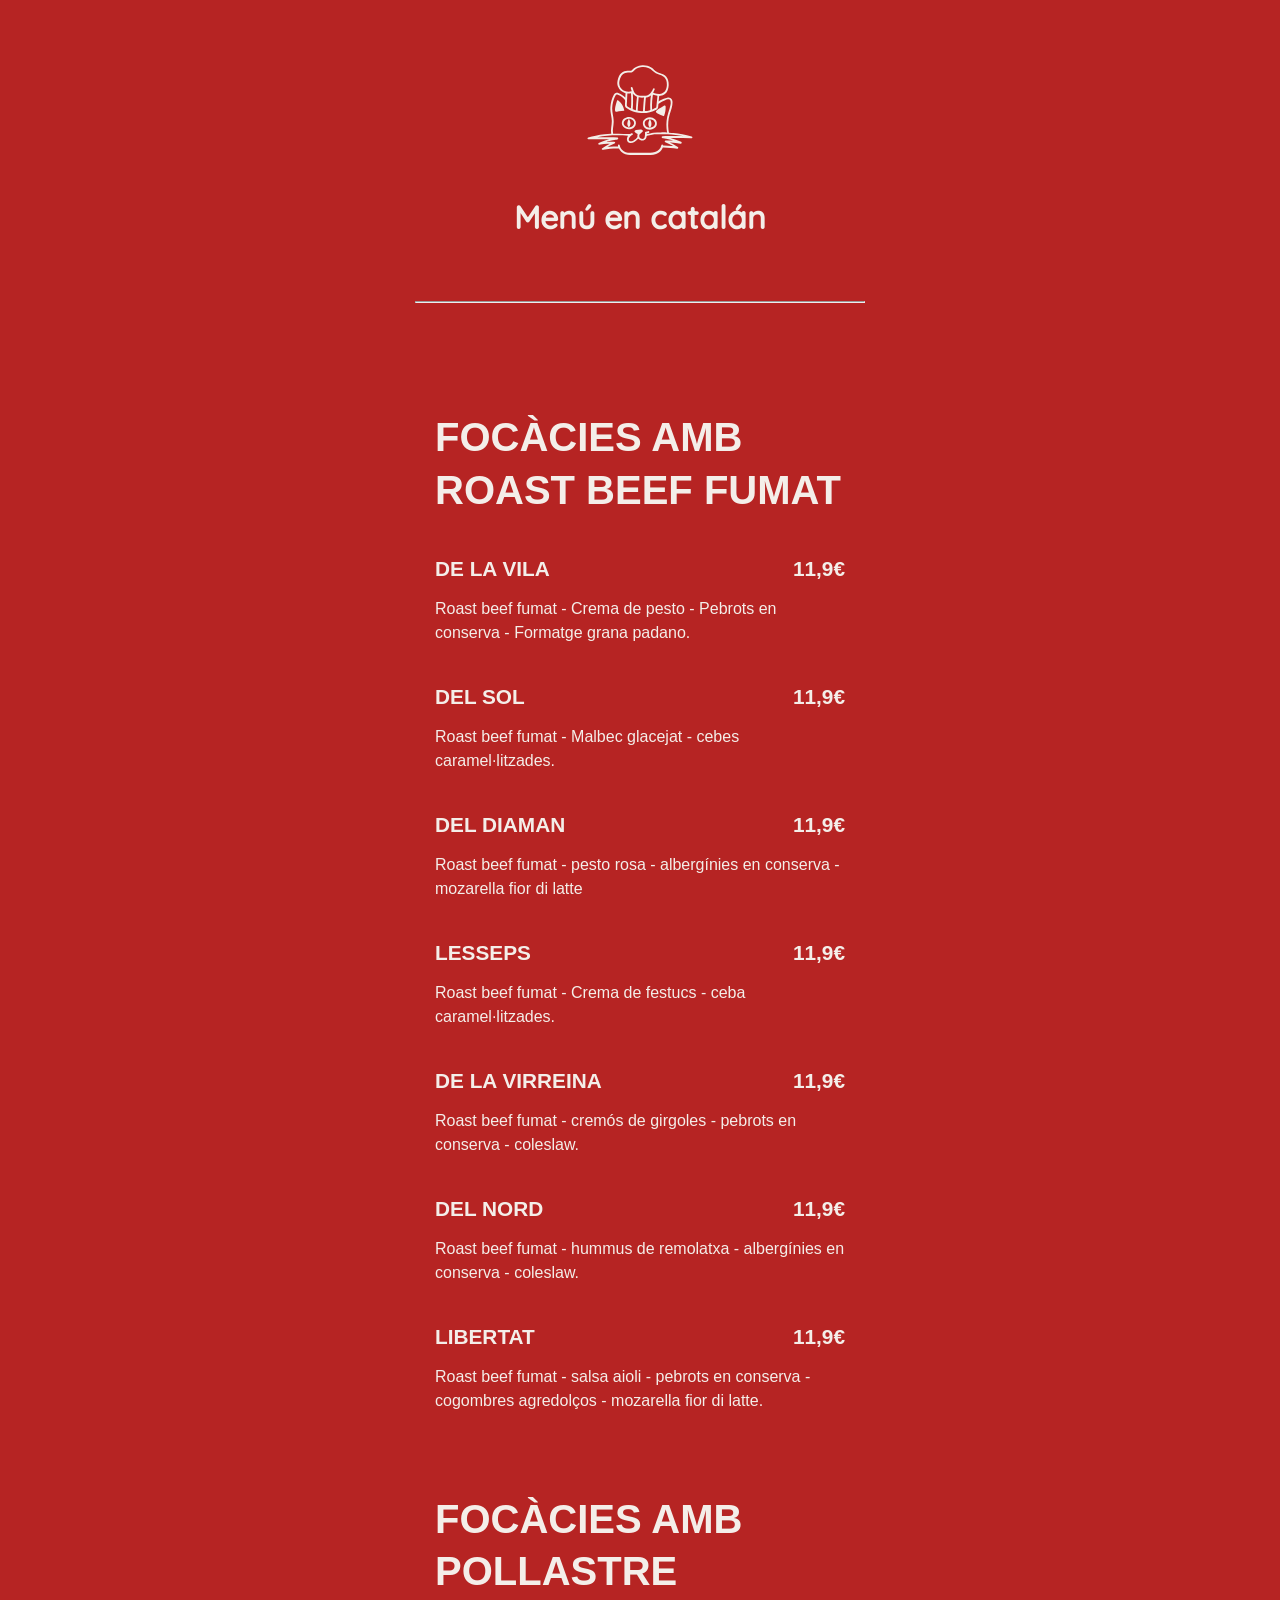
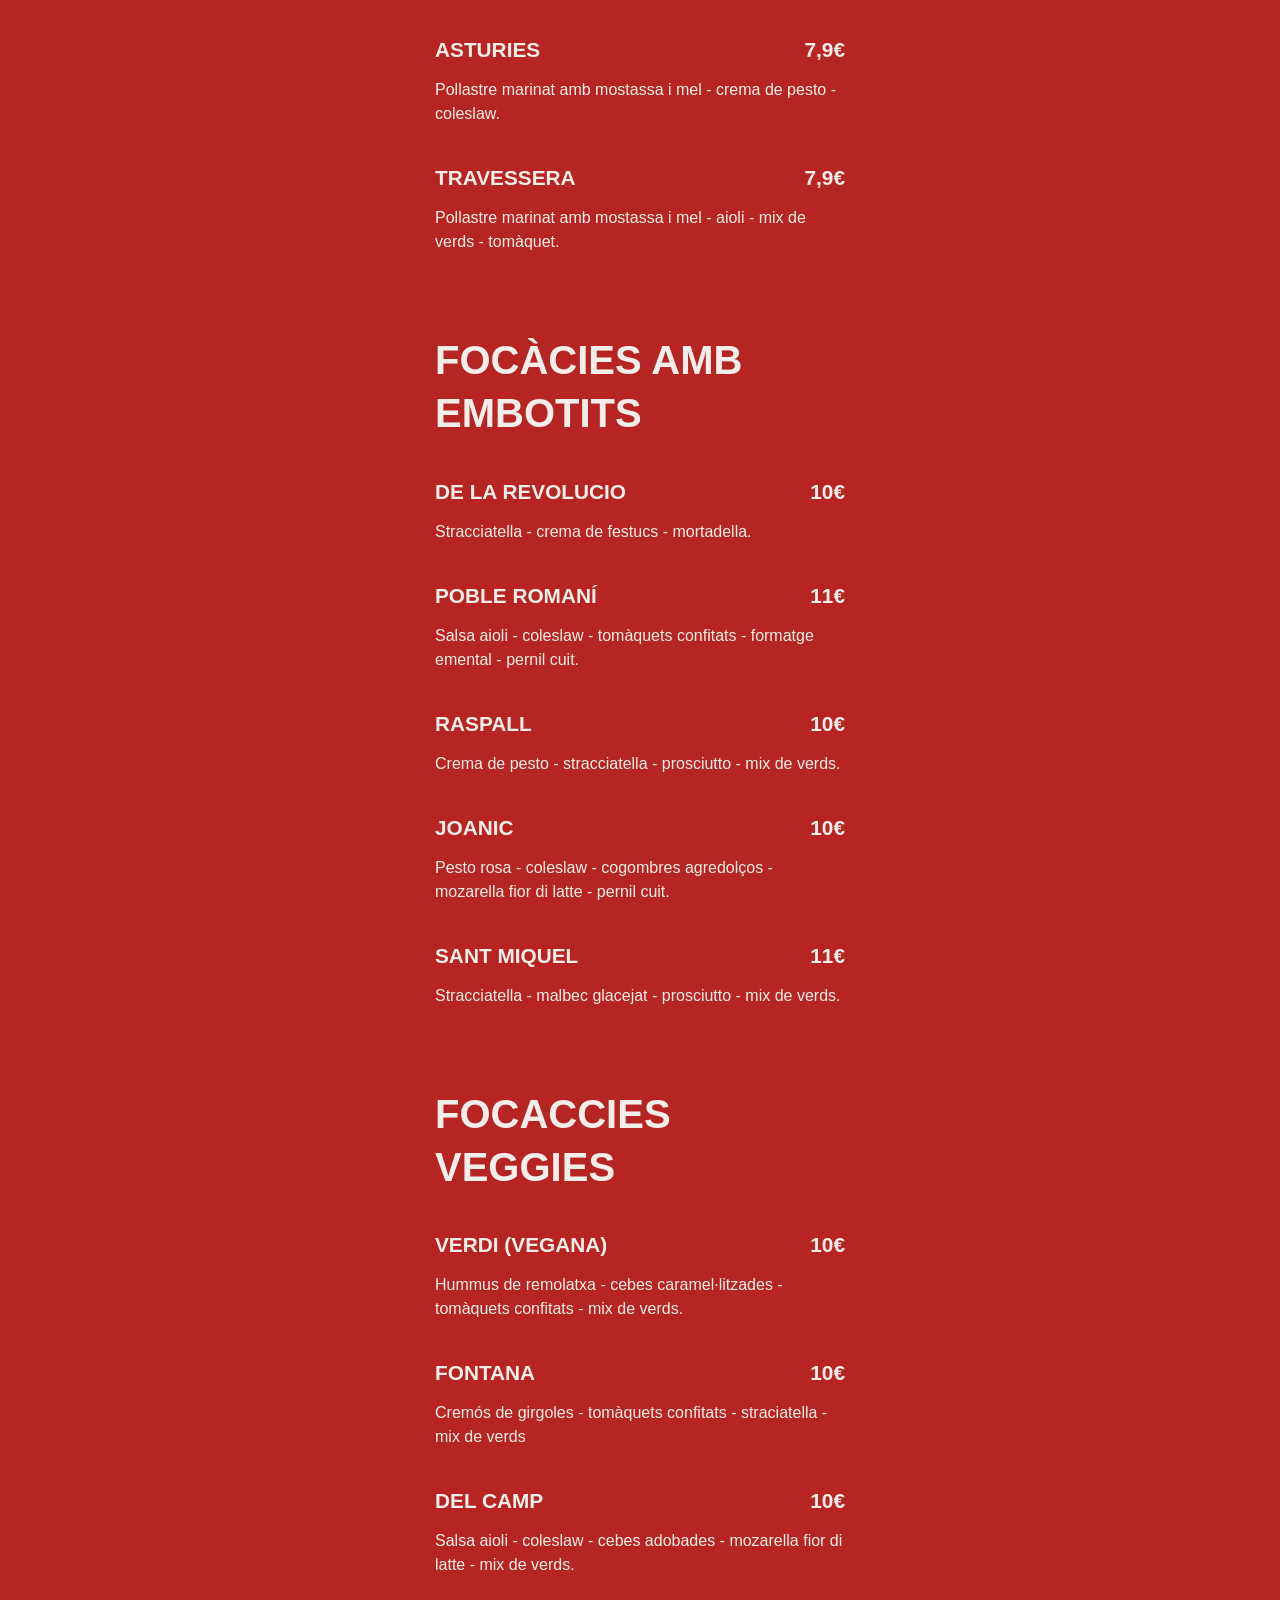
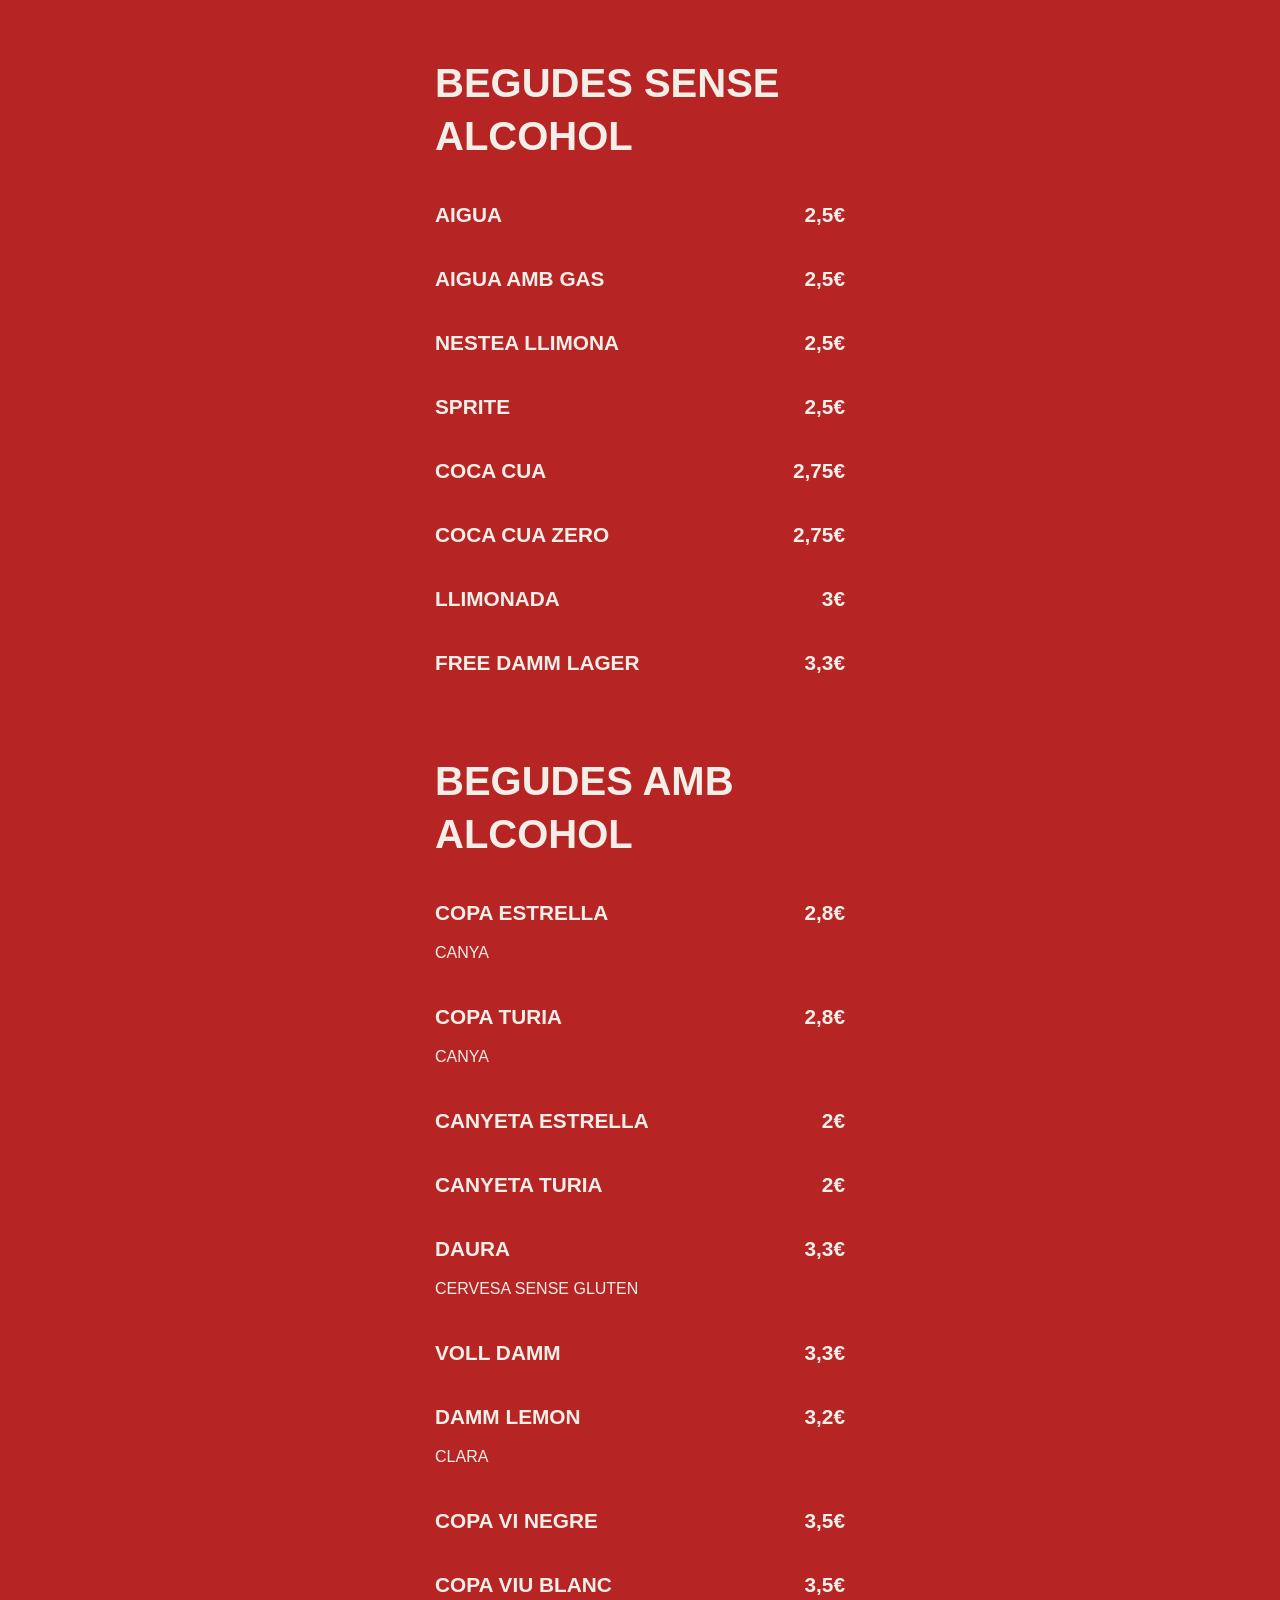
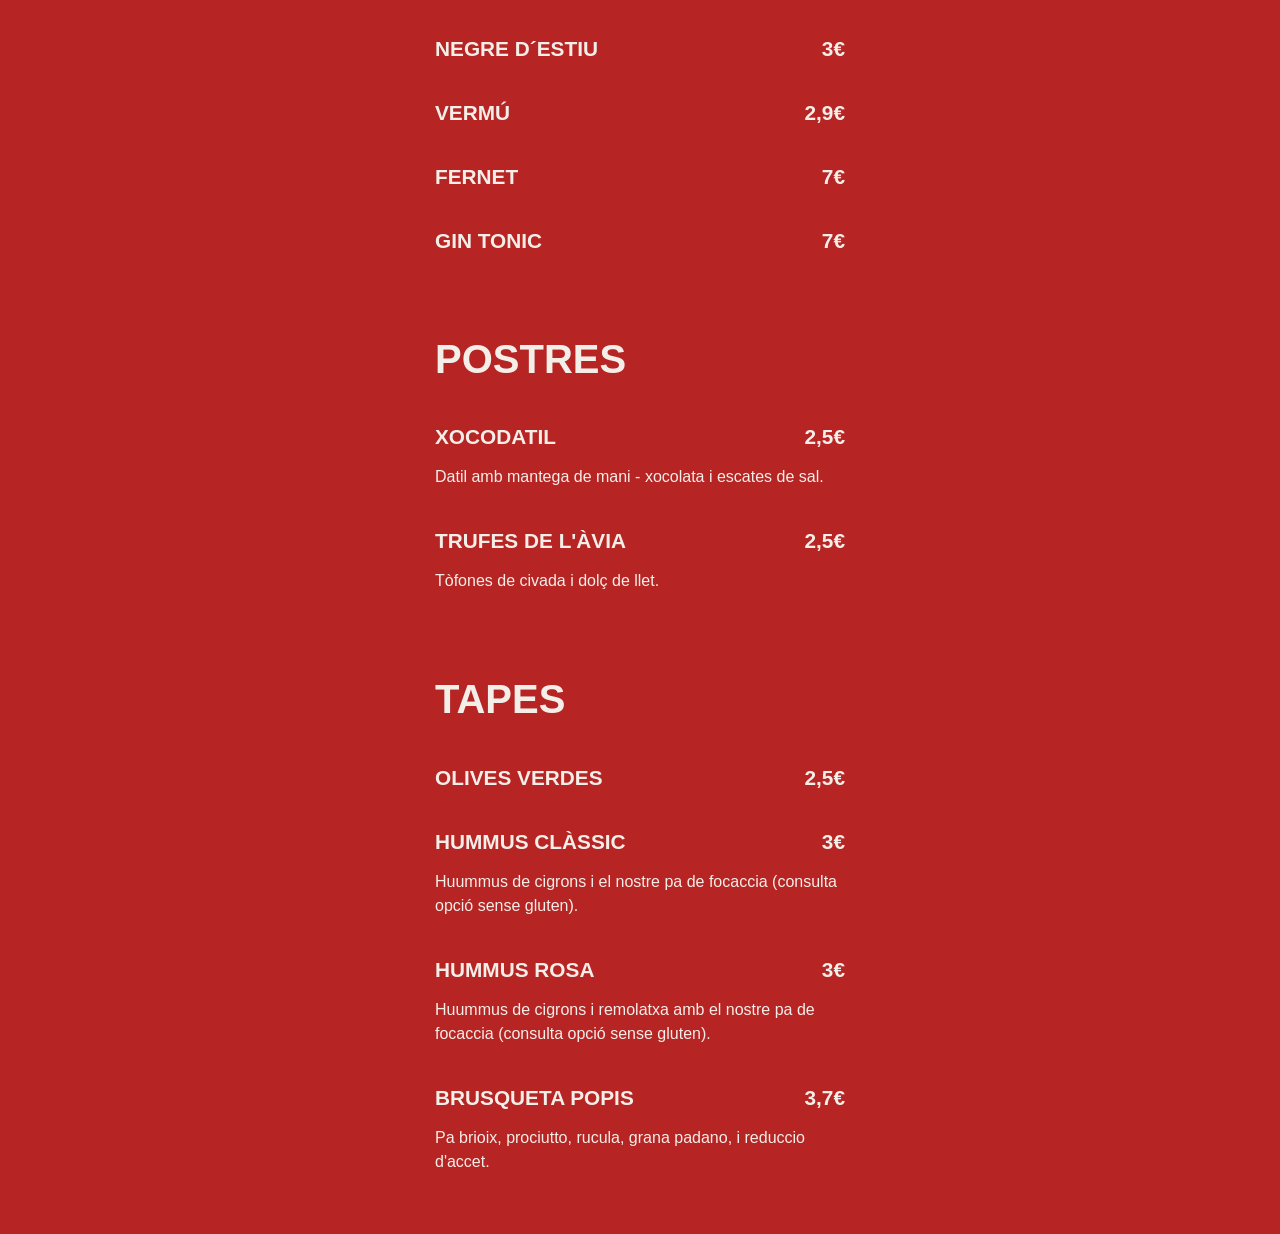
==== menu.html @ 22a2f110 "dev" ====
<!DOCTYPE html>
<html lang="es">

<head>
    <meta charset="UTF-8">
    <meta name="viewport" content="width=device-width, initial-scale=1.0">
    <link rel="icon" href="./src/img/popis-icon.png" type="image/x-icon">
    <link rel="stylesheet" href="./src/main.css">
    <title>POPIS - Focacceria de carne ahumada y Specialty Coffe & Bakery</title>
</head>

<body>
    <section class="contenedor">
        <div class="principal menu_header">
            <img id="popis-gato" src="./src/img/popis-gato.svg"
                alt="Popis - Focacceria de carne ahumada y Specialty Coffe & Bakery">
            <h2 id="menu_titulo"></h2>
        </div>
        <hr>
    </section>

    <section class="contenedor">
        <div class="menu">

            <div class="menu_categoria">
                <h3 id="menu_categoria_titulo"></h3>
                <div class="menu_categoria_items" id="menu_categoria_items">
                    <div class="menu_categoria_item">
                        <div class="menu_categoria_item_p">
                            <p class="menu_item_nombre"></p>
                            <p class="menu_item_precio"></p>
                        </div>
                        <div class="menu_categoria_item_d">
                            <p class="menu_item_descripcion"></p>
                        </div>
                    </div>
                </div>
            </div>

        </div>
    </section>

    <script src="./src/main.js"></script>
    <script>menu_cargar()</script>
</body>

</html>
---- src/main.css ----
:root {
    --color-primario: #B62423;
    --color-fondo: #F4EEE9;
    --color-texto: #333333;
}

@font-face {
    font-family: 'quicksand medium';
    src: url('./font/quicksand-medium.woff') format('woff2');
    font-display: swap;
}

@font-face {
    font-family: 'tt chocolate';
    src: url('./font/ttchocolate-demibold') format('woff2');
    font-display: swap;
}


body {
    background-color: var(--color-primario);
    font-family: 'quicksand medium', sans-serif !important;
    height: 100vh;
    margin: 0;
}

.contenedor {
    max-width: 450px;
    margin: auto;
}

/**/

.principal {
    padding: 20px;
    height: 90vh;
    text-align: center;
    display: flex;
    flex-direction: column;
    align-items: center;
    justify-content: space-between;
}

.principal #popis-gato {
    padding: 30px 0 0 0;
    width: 120px;
}

.principal #popis-letras {
    width: 90px;
    margin-top: 30px;
}

.principal h2 {
    color: var(--color-fondo);
    height: 50px;
    font-size: 3rem;
}

.principal .botones {
    display: flex;
    flex-direction: column;
    align-items: center;
    margin-bottom: 30px;
    width: 300px;
}

.principal .botones button {
    margin: 20px;
    padding: 20px 25px;
    border-radius: 100px;
    border: 1px solid var(--color-fondo);
    width: 100%;
    transition: all 0.5s ease;
    font-family: 'quicksand medium', sans-serif !important;
    color: var(--color-texto);
    font-size: 1rem;
}

.principal .botones button:hover {
    width: 110%;
    transition: all 0.5s ease;
    cursor: pointer;
}

.principal a {
    color: var(--color-fondo);
    text-decoration: none;
    font-family: 'quicksand medium', sans-serif !important;
}

/* Página menú */

.principal.menu_header {
    justify-content: flex-start;
    height: auto;
}

.principal.menu_header h2 {
    font-size: 2rem;
}

.menu {
    font-family: 'tt chocolate', sans-serif !important;
    color: var(--color-fondo);
    padding: 20px;
}

.menu .menu_categoria h3 {
    color: var(--color-fondo);
    font-size: 2.5rem;
    line-height: 3.3rem;
    font-weight: 800;
}

.menu .menu_categoria {
    margin: 80px 0 40px 0;
}

.menu .menu_categoria_item {
    margin: 40px 0;
}

.menu .menu_categoria_item_p p {
    font-size: 1.3rem;
    margin: 0;
    font-weight: 800;
}

.menu .menu_categoria_item_p {
    display: flex;
    justify-content: space-between;
}

.menu .menu_categoria_item_d {
    font-size: 1rem;
    line-height: 1.5rem;
}
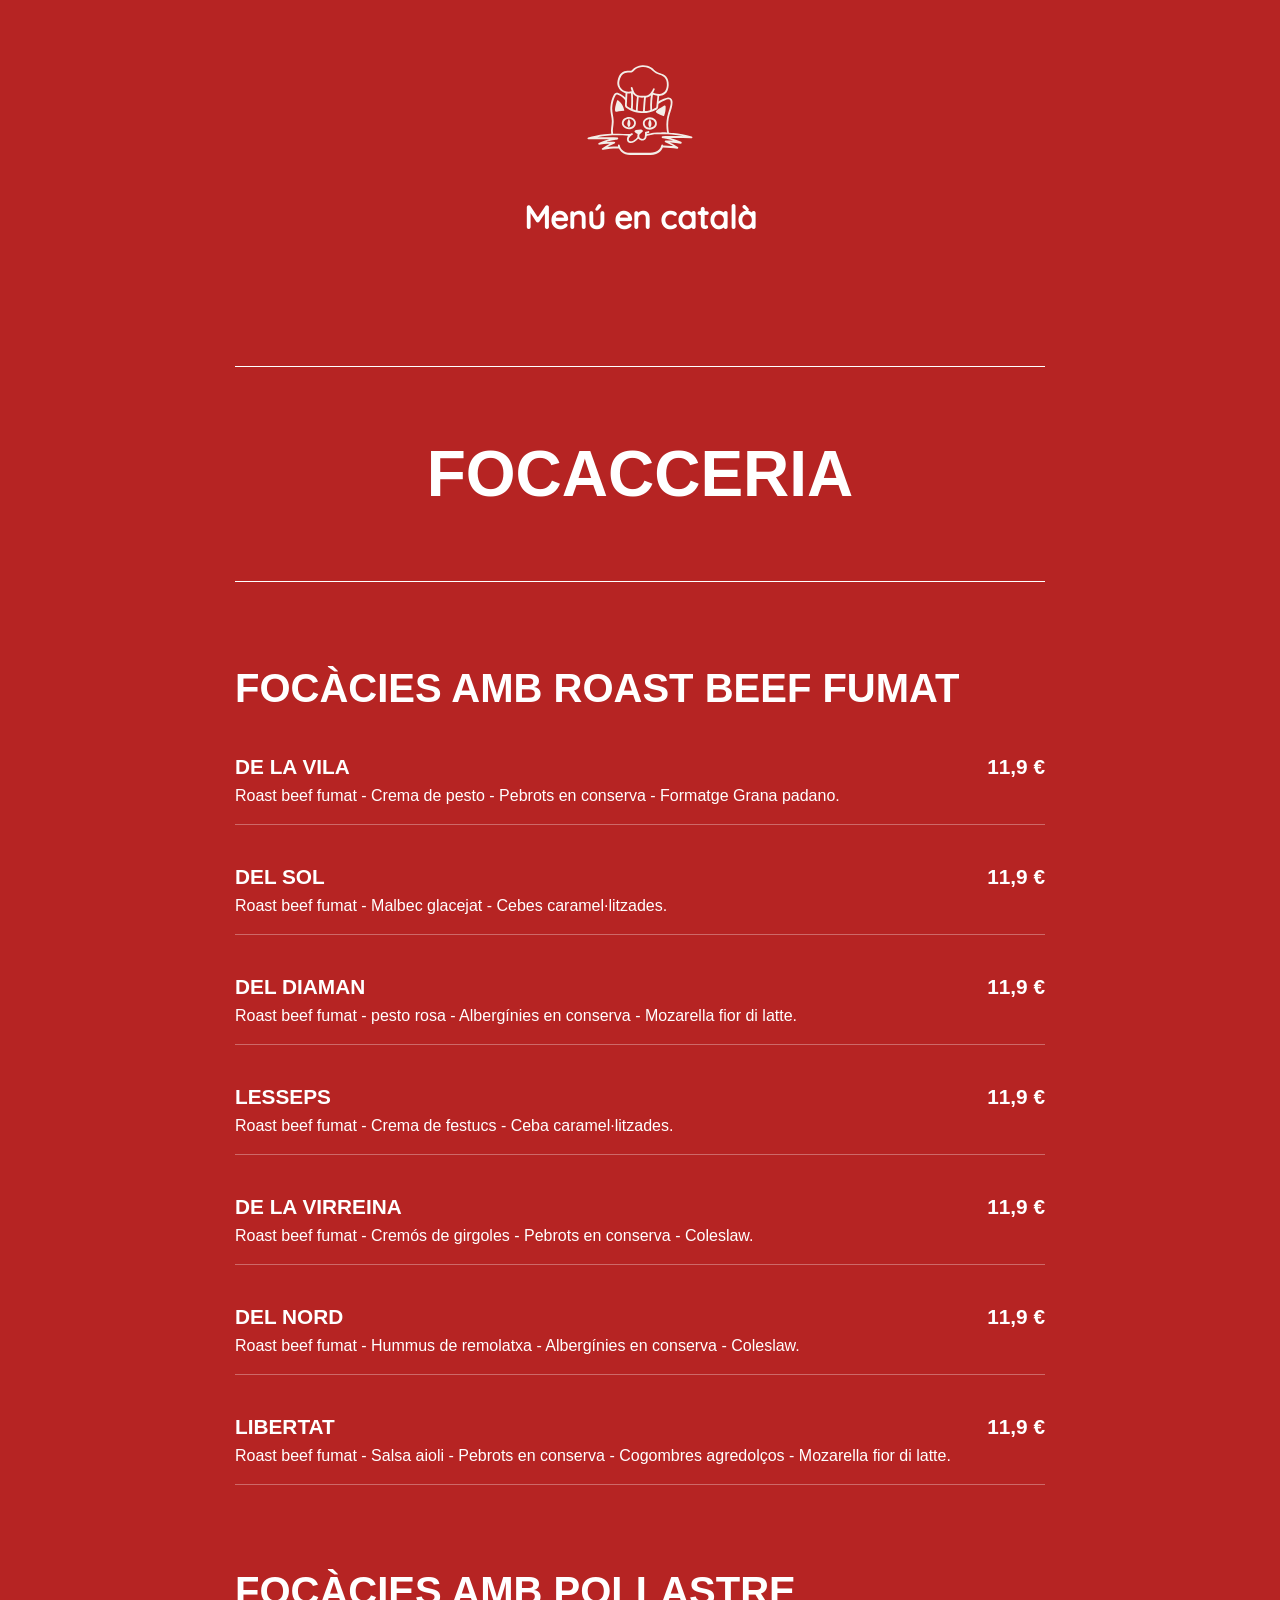
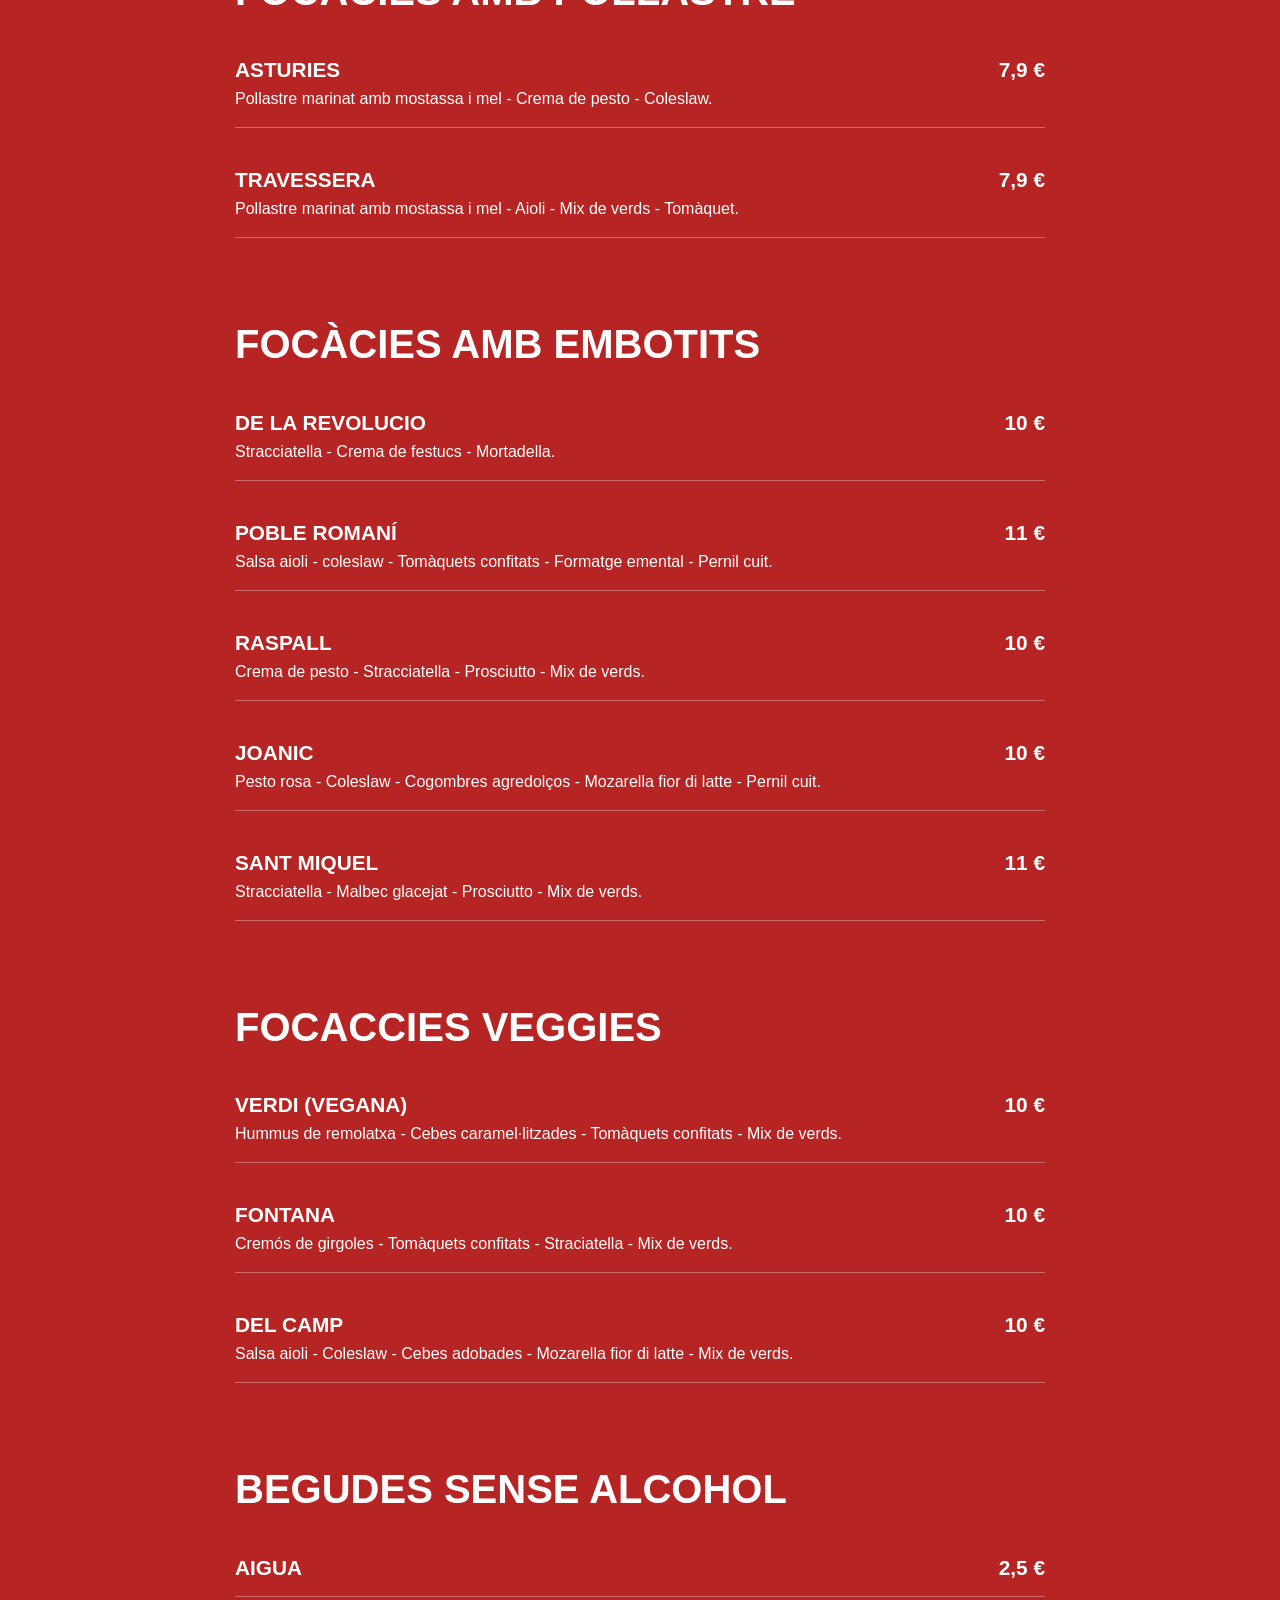
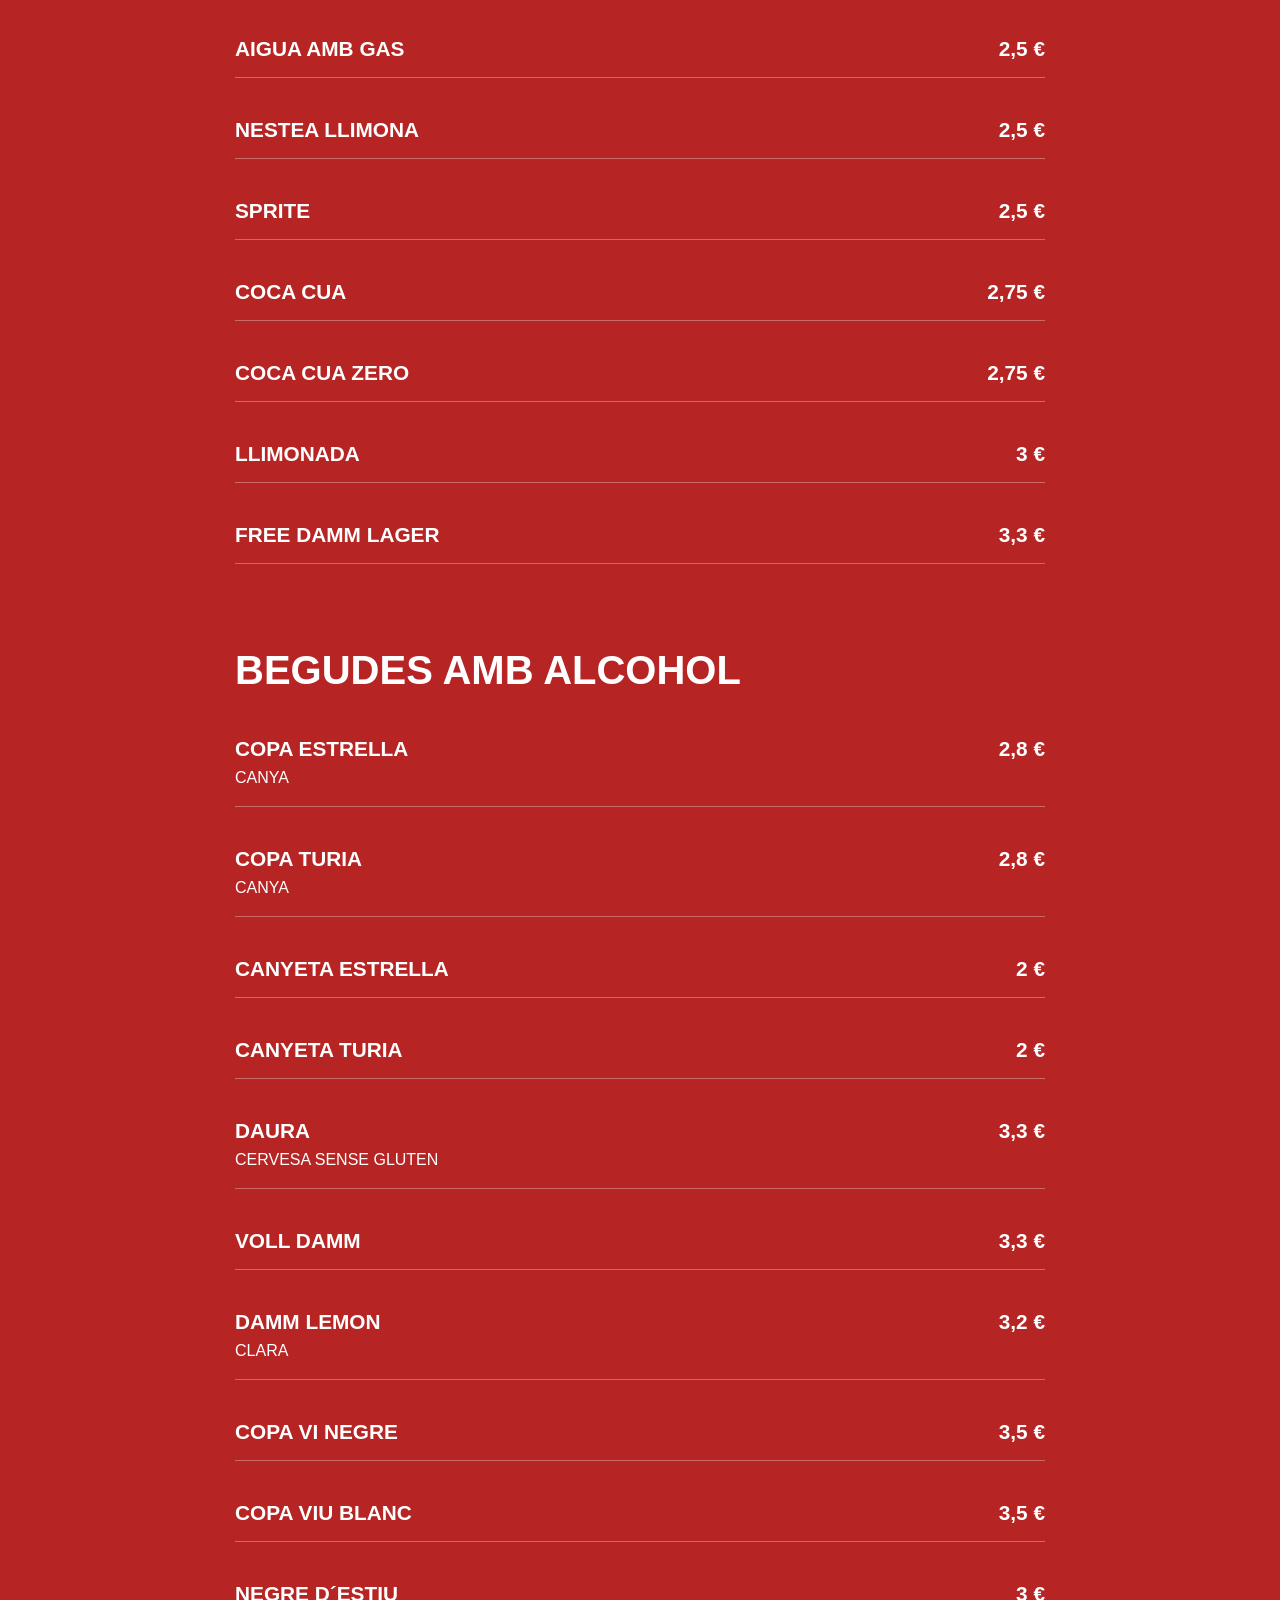
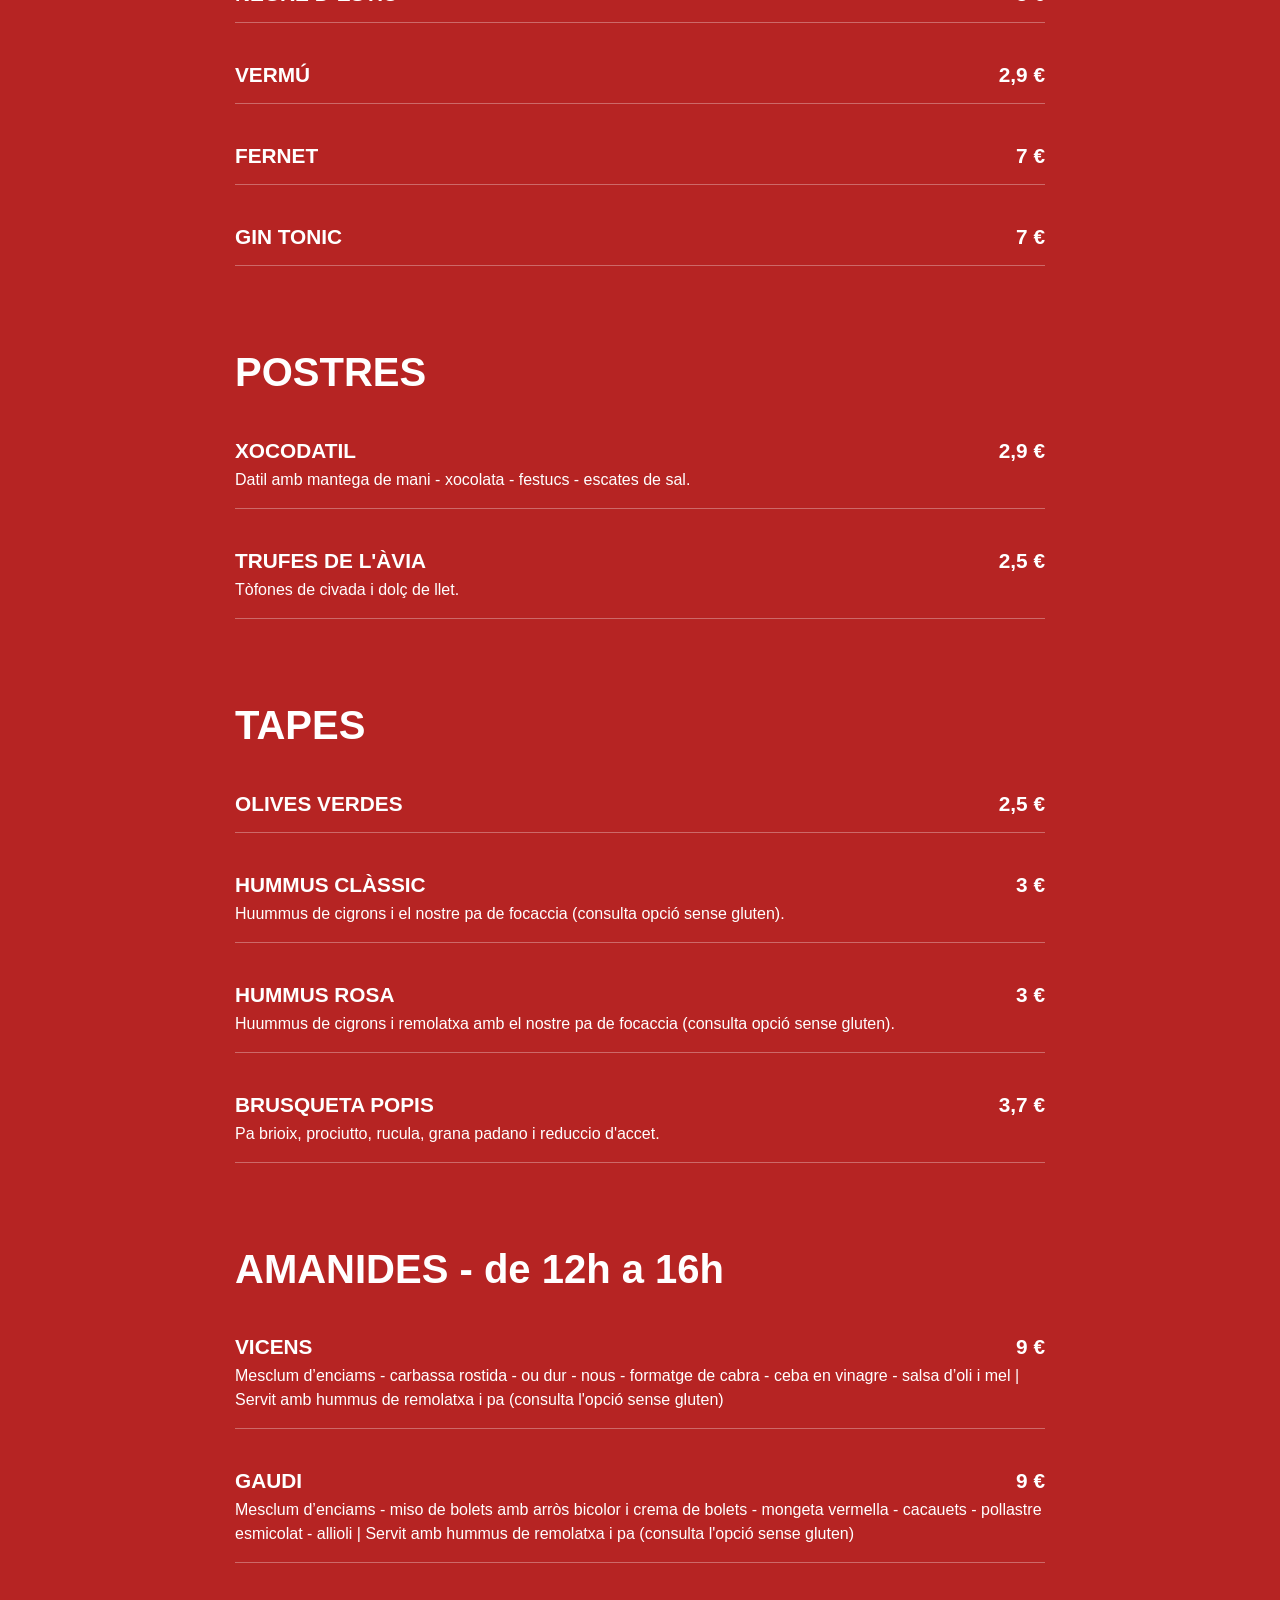
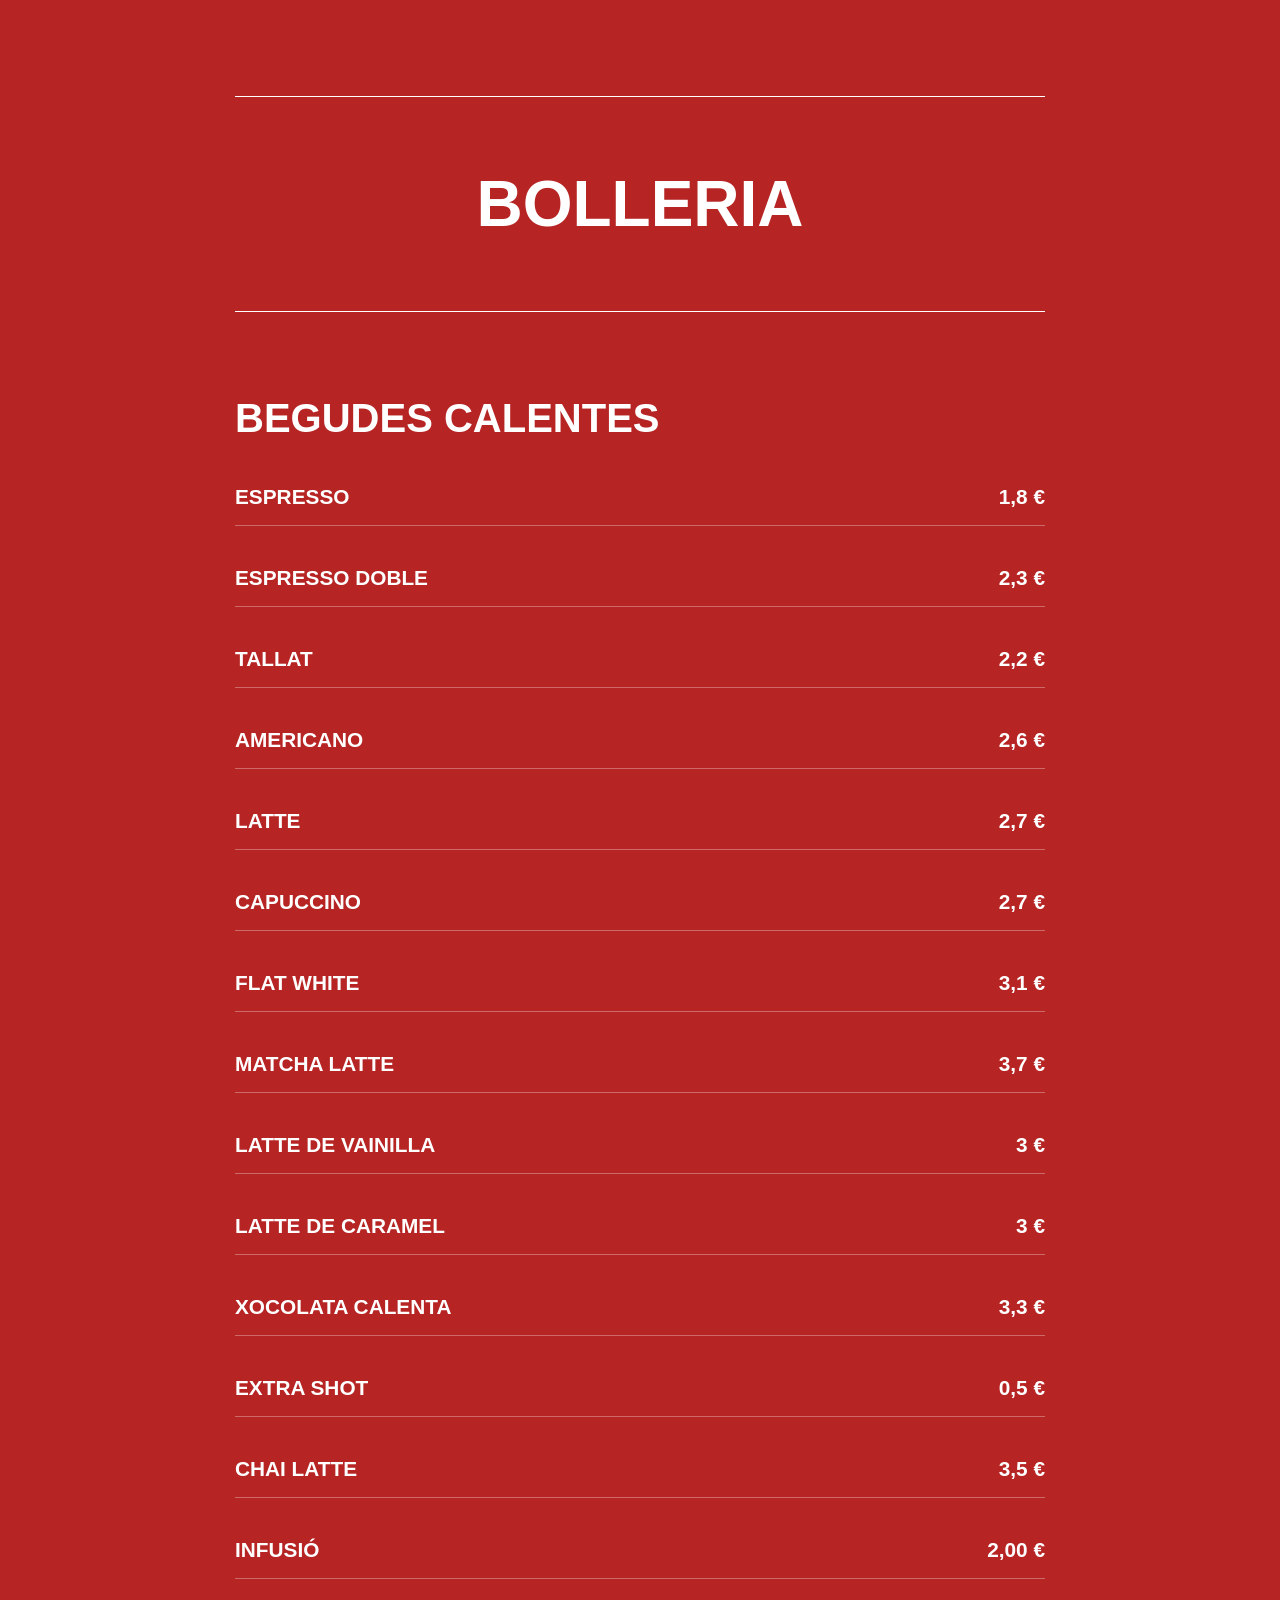
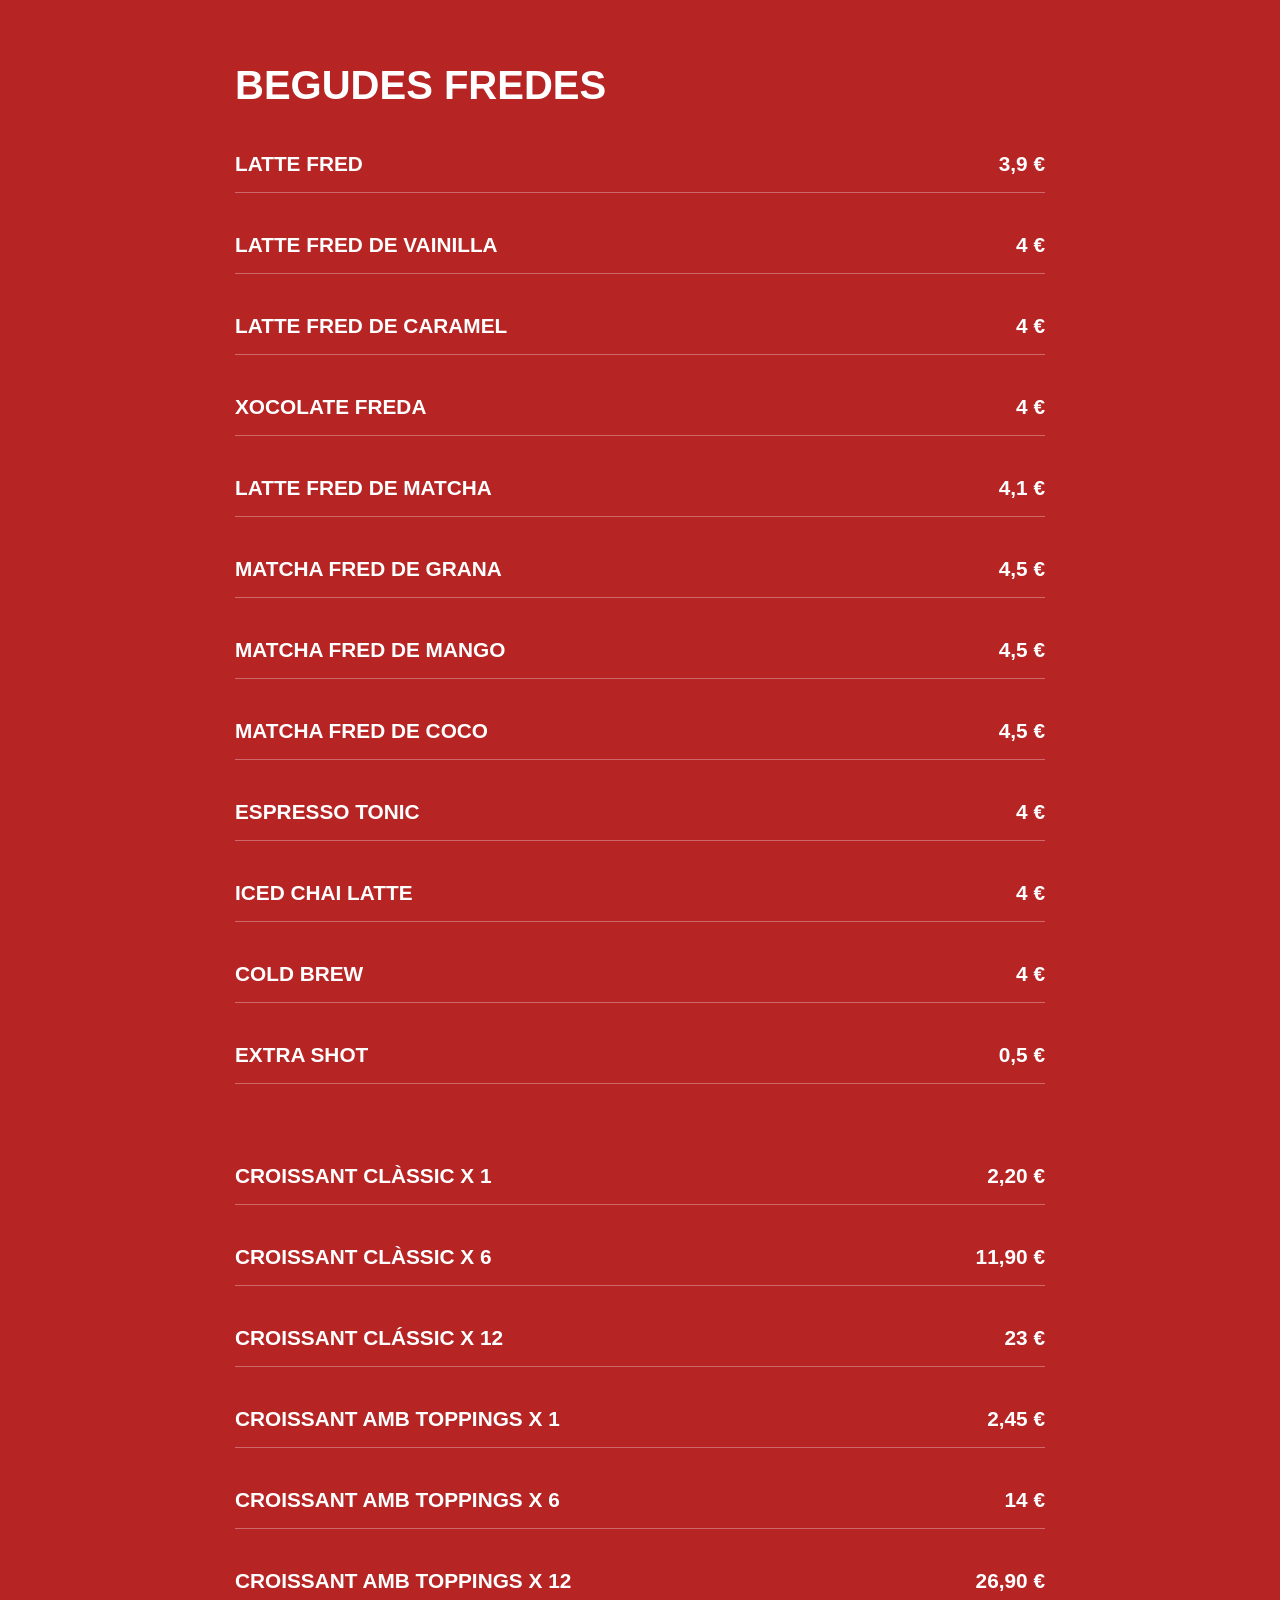
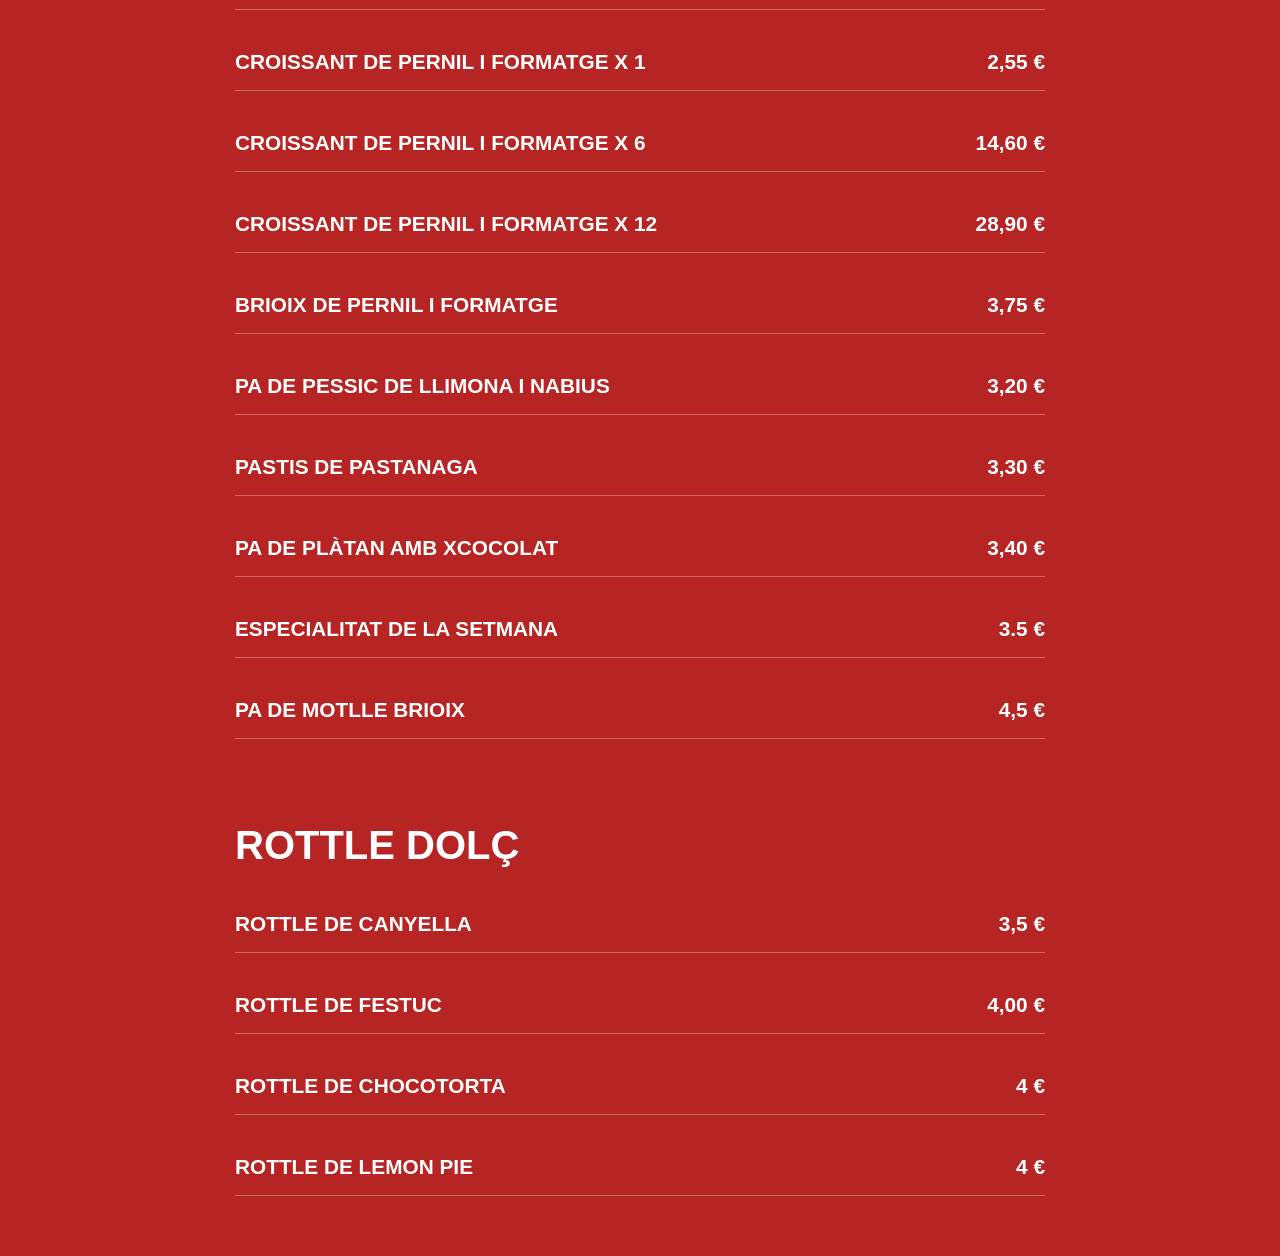
==== commit 63818f95: "v1.0.0" ====
--- a/menu.html
+++ b/menu.html
@@ -16,28 +16,9 @@
                 alt="Popis - Focacceria de carne ahumada y Specialty Coffe & Bakery">
             <h2 id="menu_titulo"></h2>
         </div>
-        <hr>
     </section>
 
-    <section class="contenedor">
-        <div class="menu">
-
-            <div class="menu_categoria">
-                <h3 id="menu_categoria_titulo"></h3>
-                <div class="menu_categoria_items" id="menu_categoria_items">
-                    <div class="menu_categoria_item">
-                        <div class="menu_categoria_item_p">
-                            <p class="menu_item_nombre"></p>
-                            <p class="menu_item_precio"></p>
-                        </div>
-                        <div class="menu_categoria_item_d">
-                            <p class="menu_item_descripcion"></p>
-                        </div>
-                    </div>
-                </div>
-            </div>
-
-        </div>
+    <section class="contenedor" id="menu_contenedor">
     </section>
 
     <script src="./src/main.js"></script>
--- a/src/main.css
+++ b/src/main.css
@@ -1,6 +1,6 @@
 :root {
     --color-primario: #B62423;
-    --color-fondo: #F4EEE9;
+    --color-blanco: #ffffff;
     --color-texto: #333333;
 }
 
@@ -25,7 +25,7 @@
 }
 
 .contenedor {
-    max-width: 450px;
+    max-width: 850px;
     margin: auto;
 }
 
@@ -48,11 +48,11 @@
 
 .principal #popis-letras {
     width: 90px;
-    margin-top: 30px;
+    margin-top: 40px;
 }
 
 .principal h2 {
-    color: var(--color-fondo);
+    color: var(--color-blanco);
     height: 50px;
     font-size: 3rem;
 }
@@ -69,7 +69,7 @@
     margin: 20px;
     padding: 20px 25px;
     border-radius: 100px;
-    border: 1px solid var(--color-fondo);
+    border: 1px solid var(--color-blanco);
     width: 100%;
     transition: all 0.5s ease;
     font-family: 'quicksand medium', sans-serif !important;
@@ -84,7 +84,7 @@
 }
 
 .principal a {
-    color: var(--color-fondo);
+    color: var(--color-blanco);
     text-decoration: none;
     font-family: 'quicksand medium', sans-serif !important;
 }
@@ -102,12 +102,12 @@
 
 .menu {
     font-family: 'tt chocolate', sans-serif !important;
-    color: var(--color-fondo);
+    color: var(--color-blanco);
     padding: 20px;
 }
 
 .menu .menu_categoria h3 {
-    color: var(--color-fondo);
+    color: var(--color-blanco);
     font-size: 2.5rem;
     line-height: 3.3rem;
     font-weight: 800;
@@ -119,6 +119,7 @@
 
 .menu .menu_categoria_item {
     margin: 40px 0;
+    border-bottom: 1px solid rgba(255, 255, 255, 0.314);
 }
 
 .menu .menu_categoria_item_p p {
@@ -135,4 +136,16 @@
 .menu .menu_categoria_item_d {
     font-size: 1rem;
     line-height: 1.5rem;
+}
+
+.menu .menu_item_descripcion {
+    margin-top: 5px;
+}
+
+.menu h2 {
+    text-align: center;
+    font-size: 4rem;
+    border-top: 1px solid var(--color-blanco);
+    border-bottom: 1px solid var(--color-blanco);
+    padding: 70px 0px;
 }
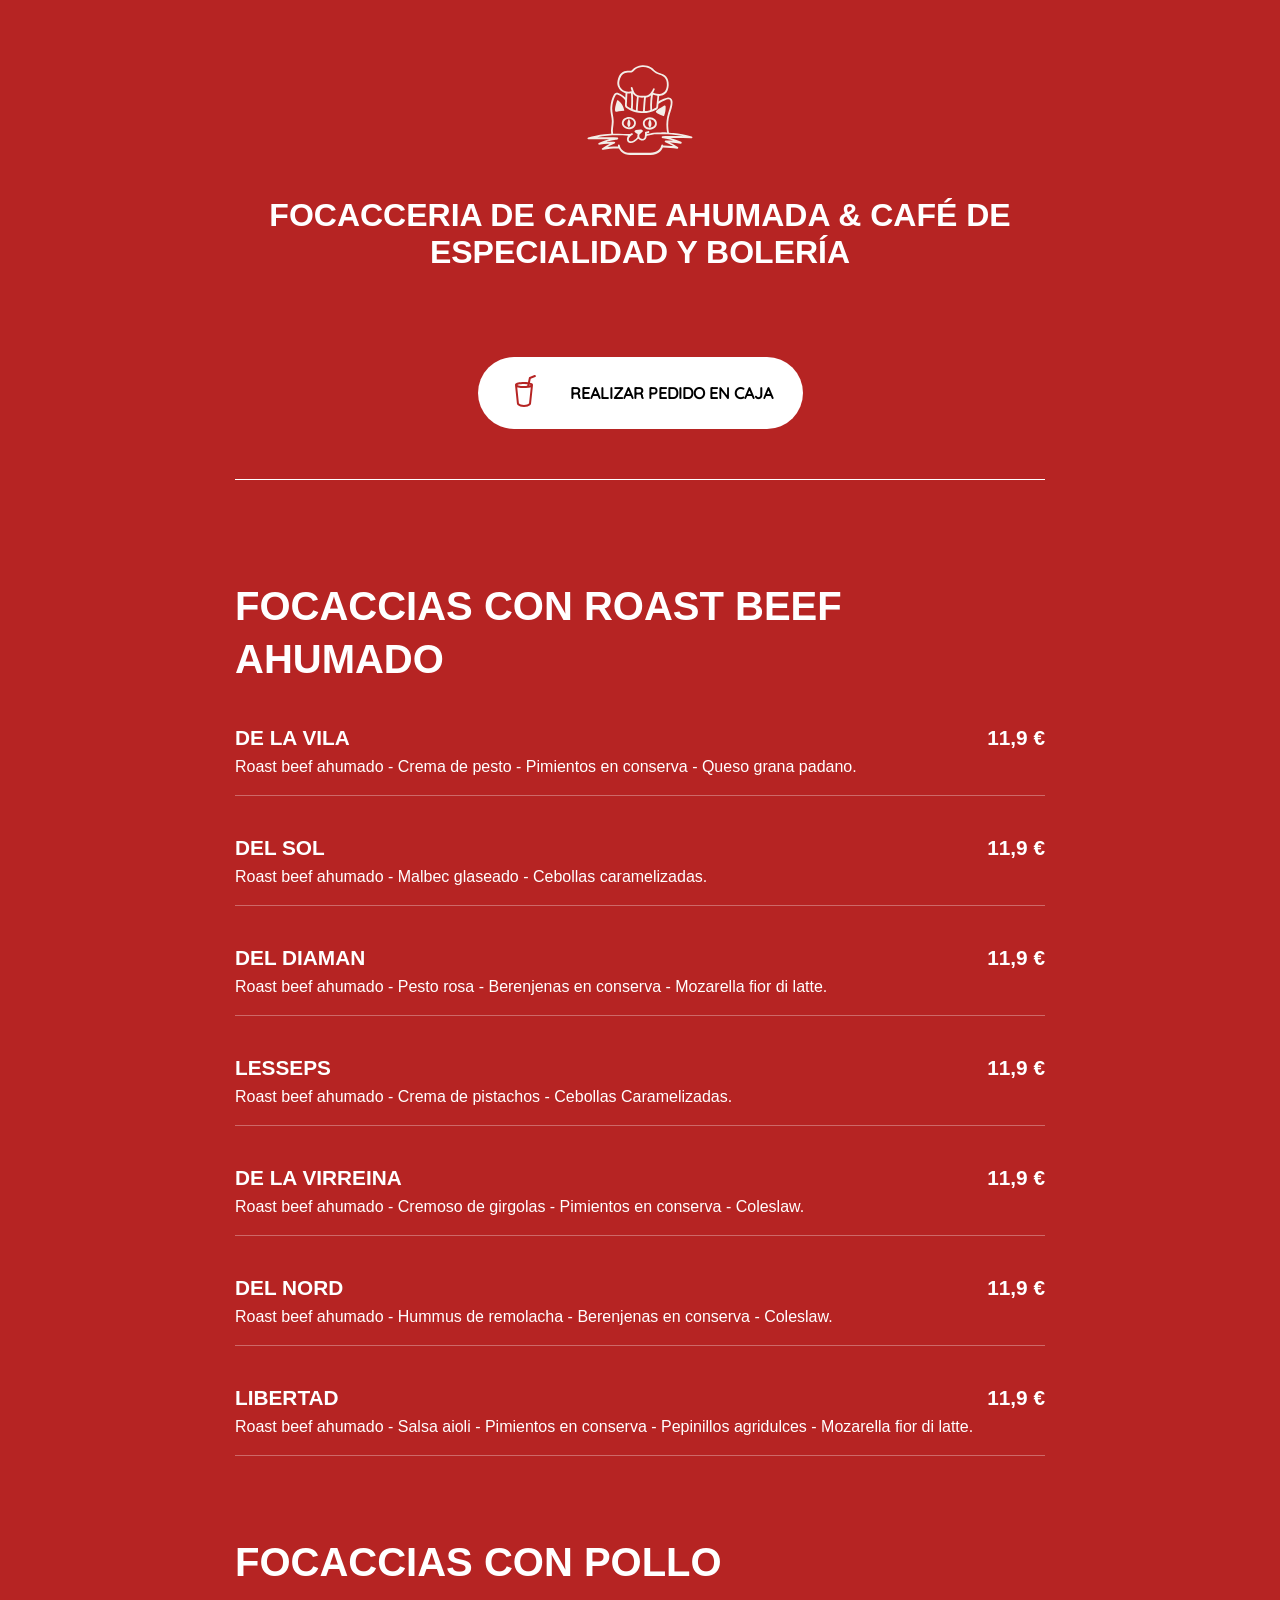
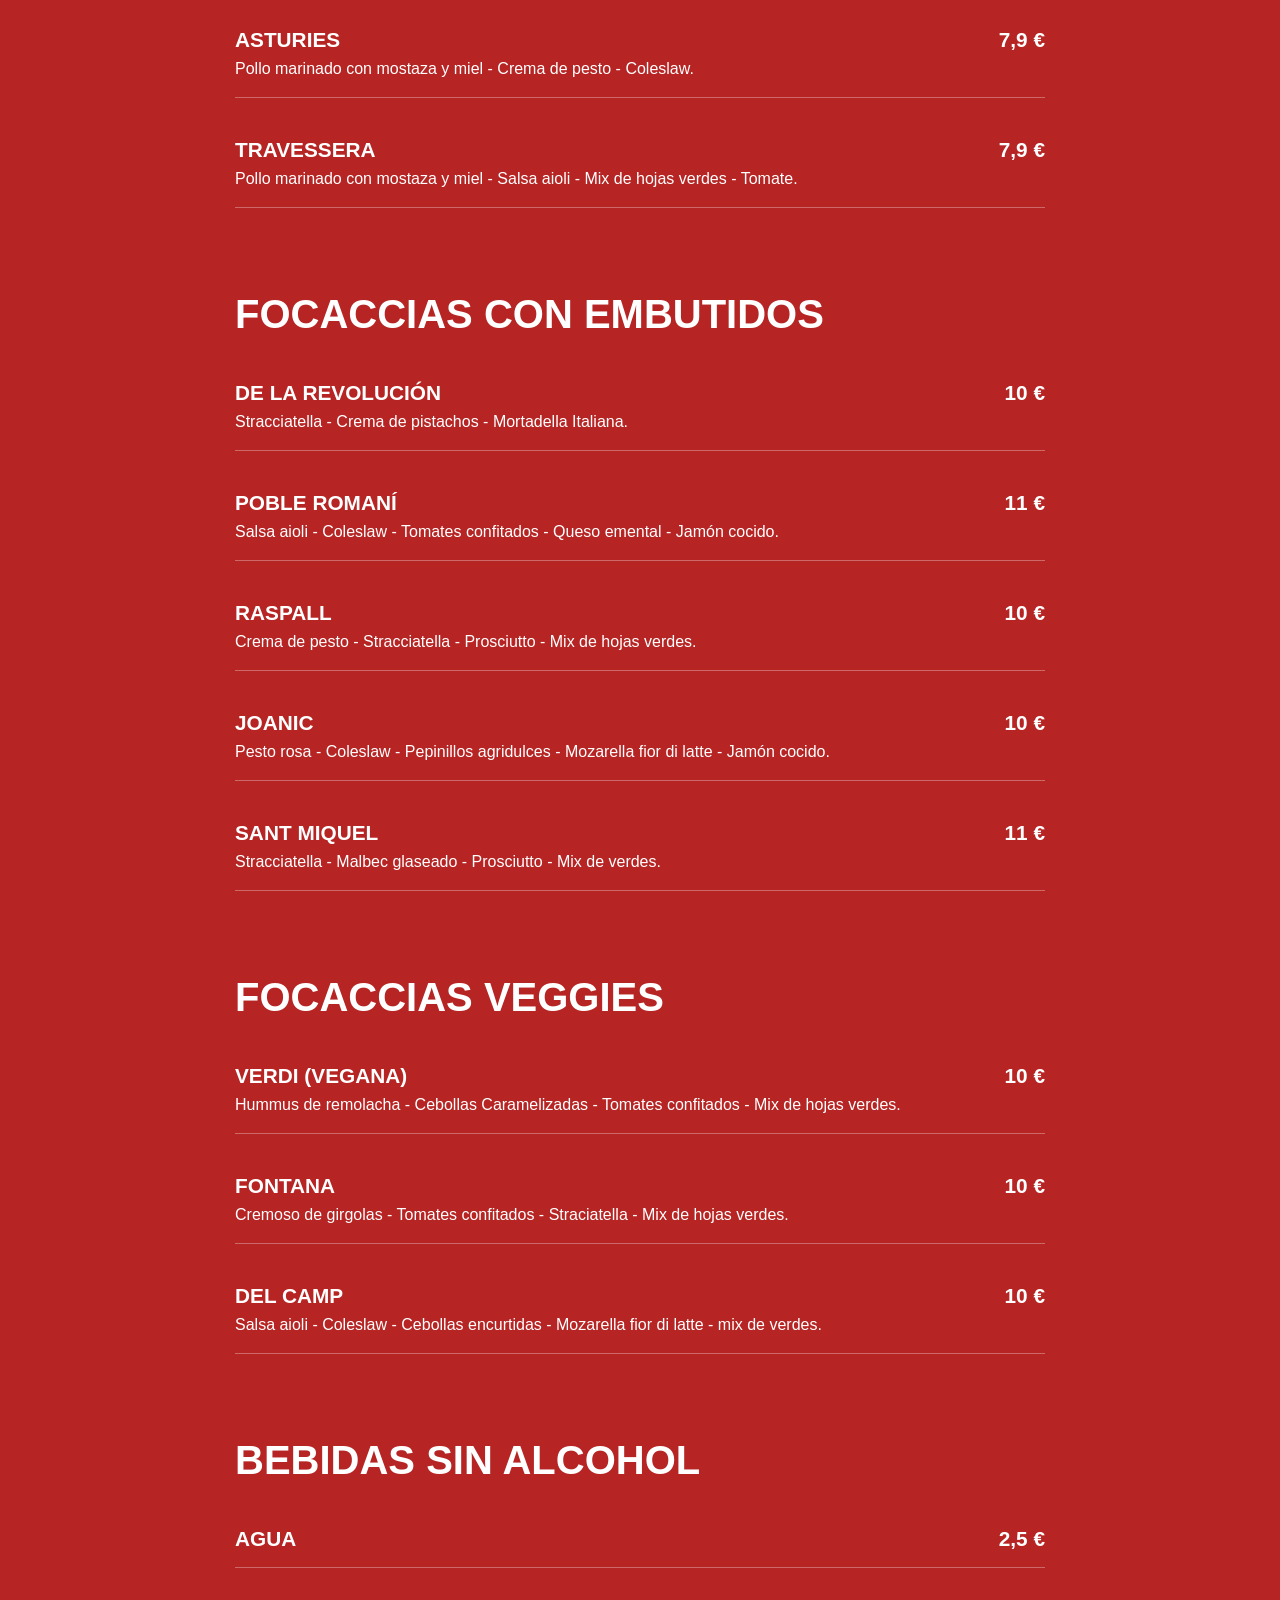
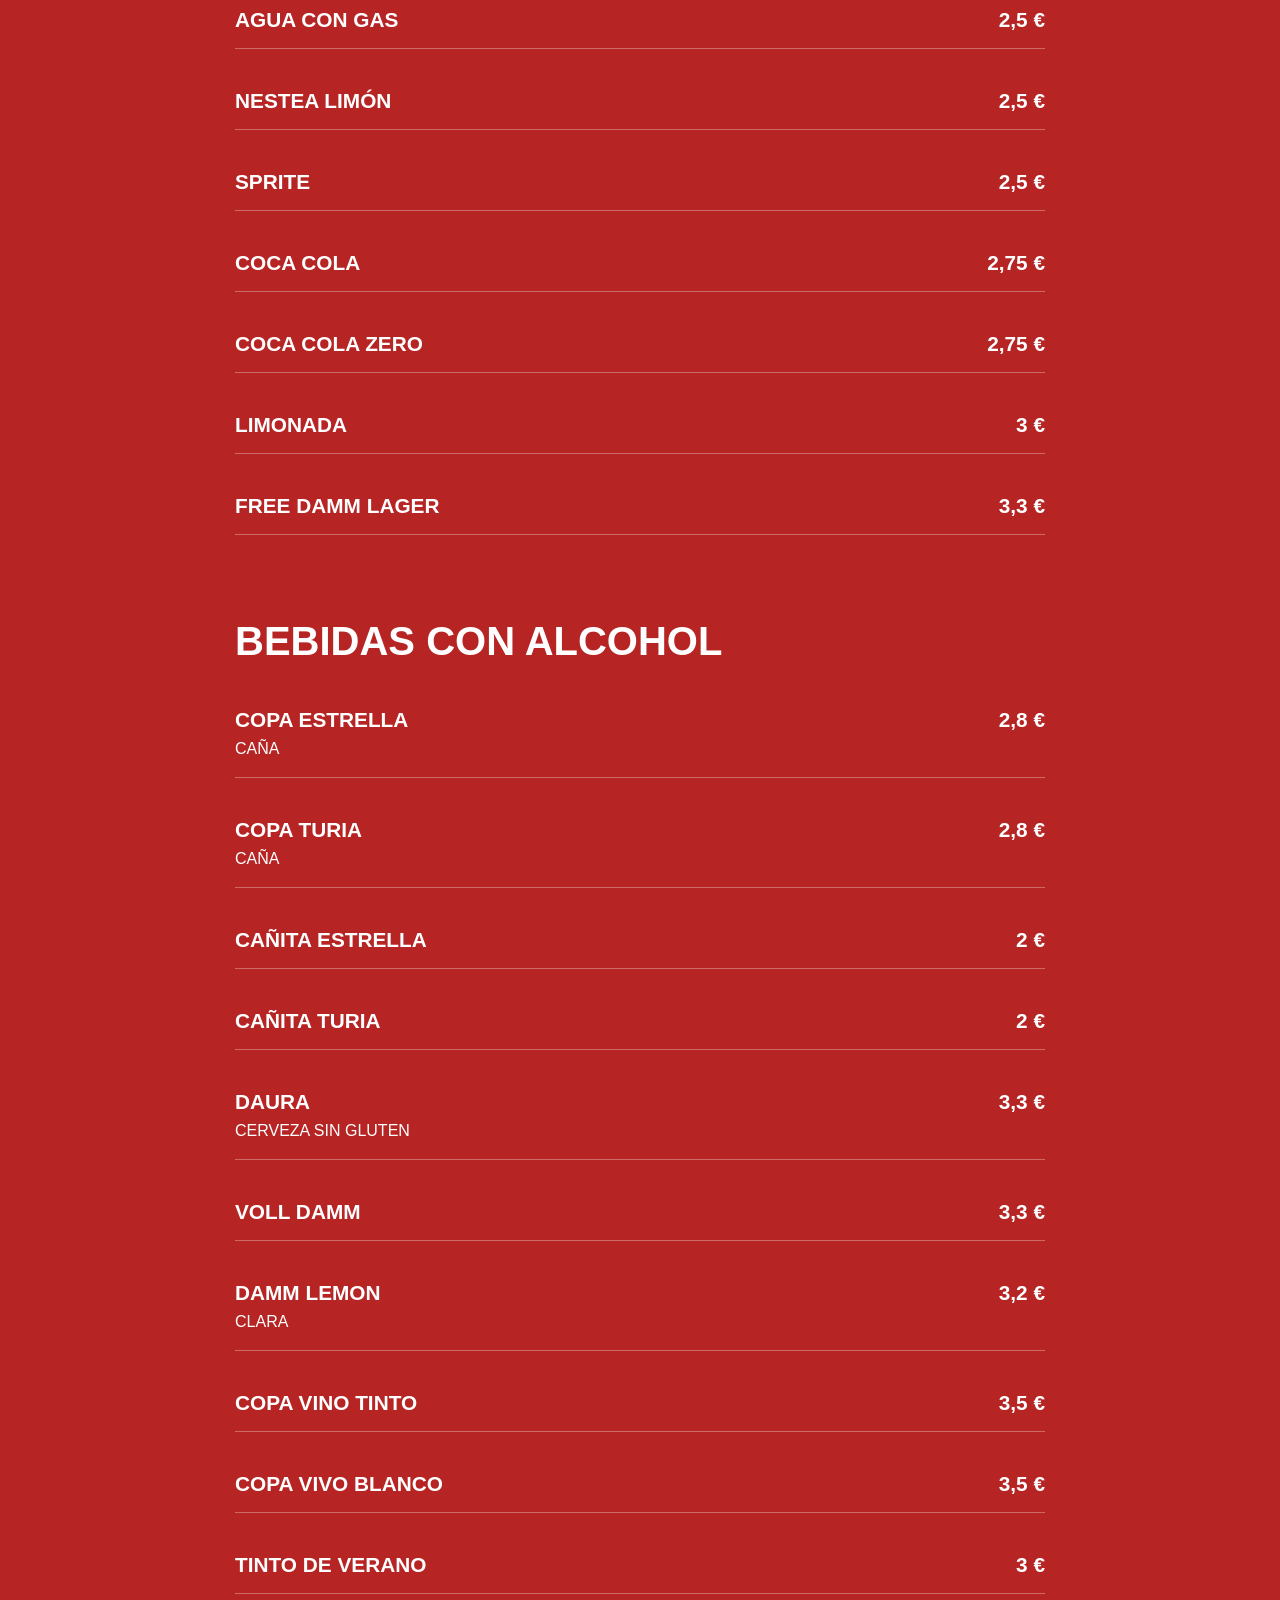
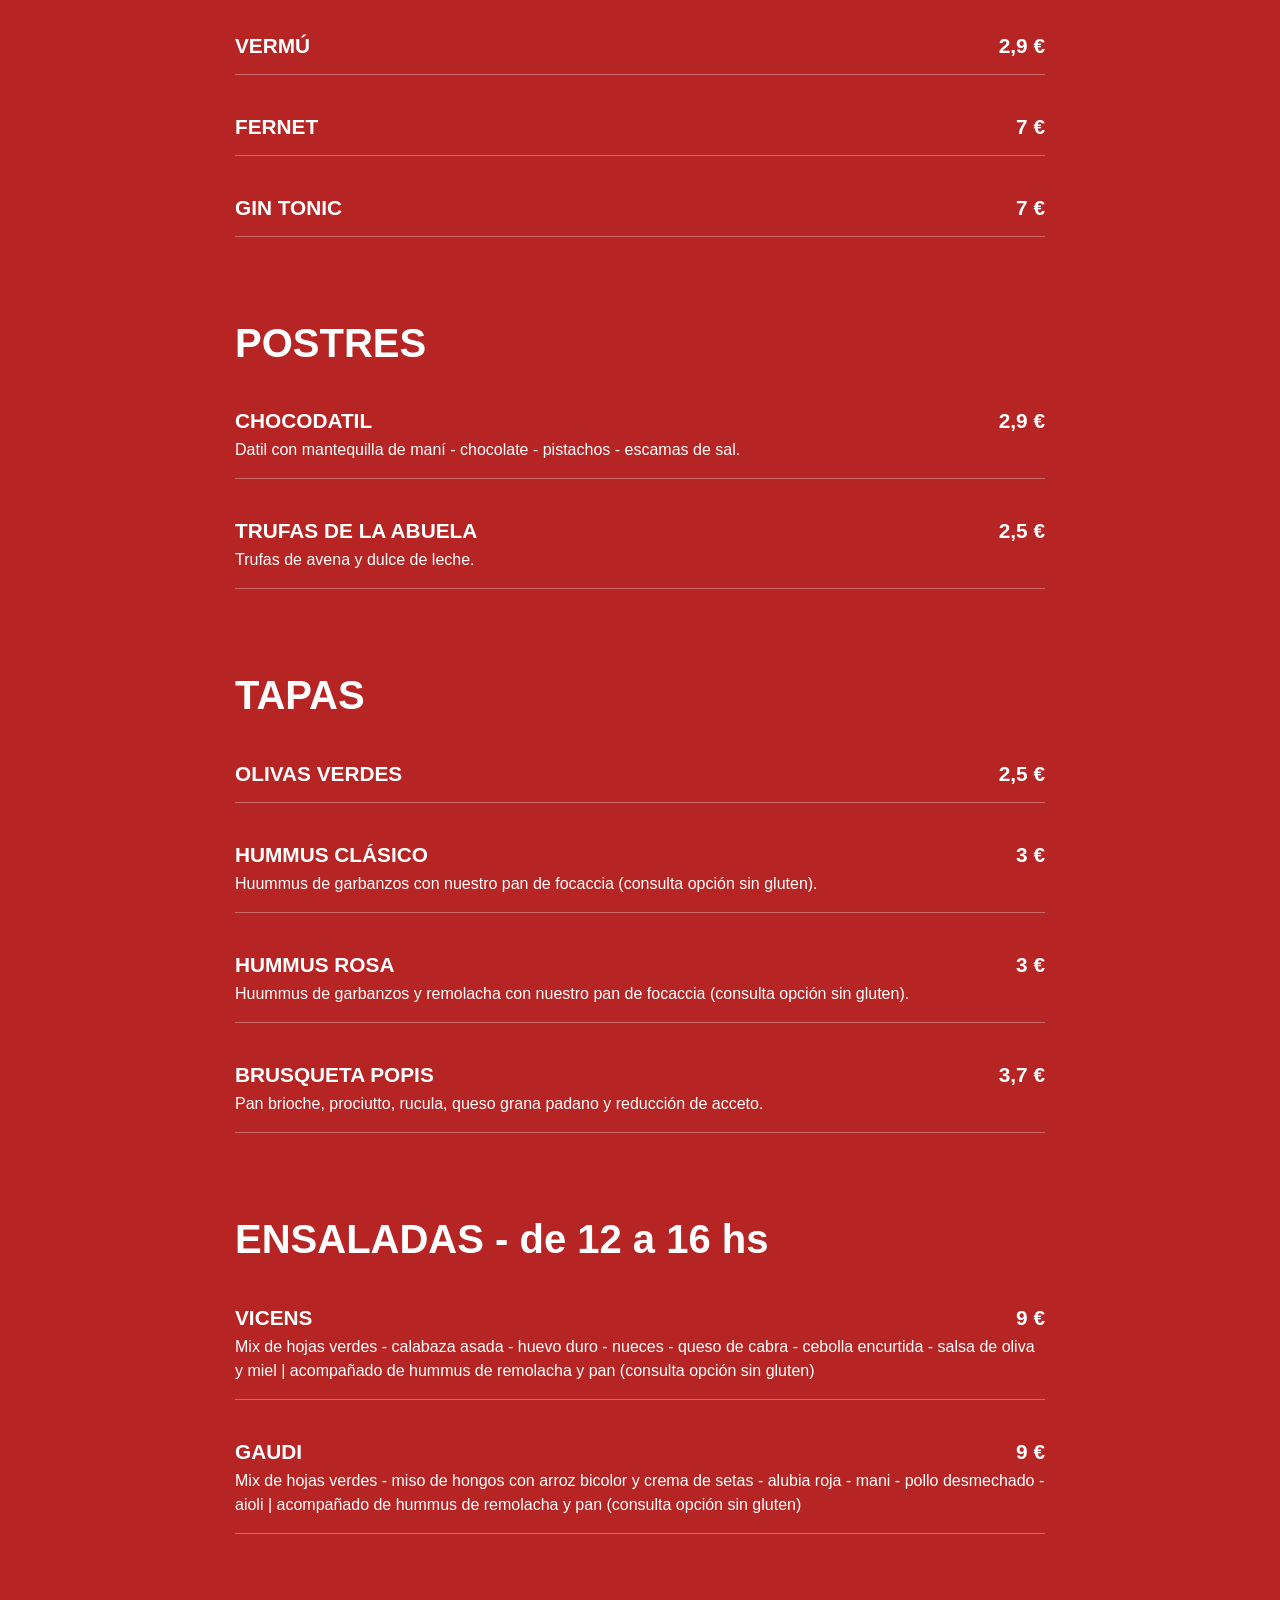
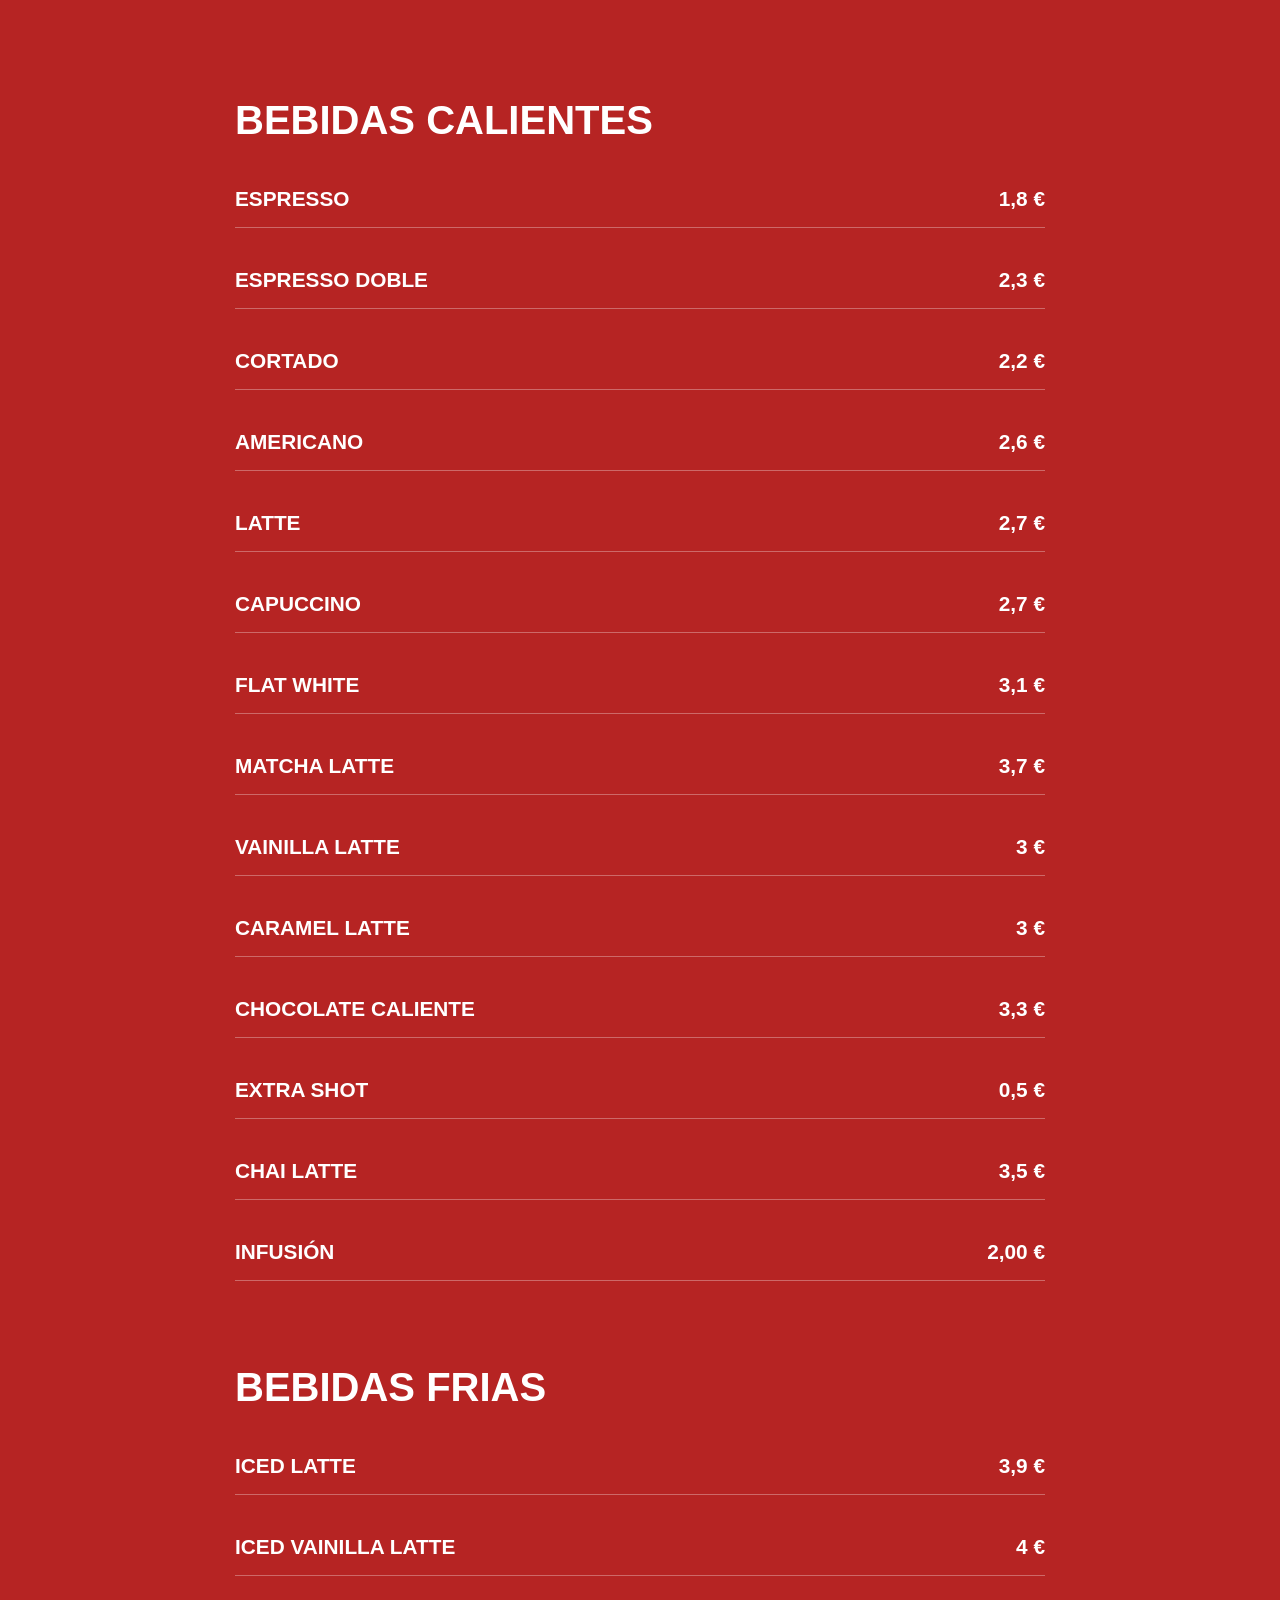
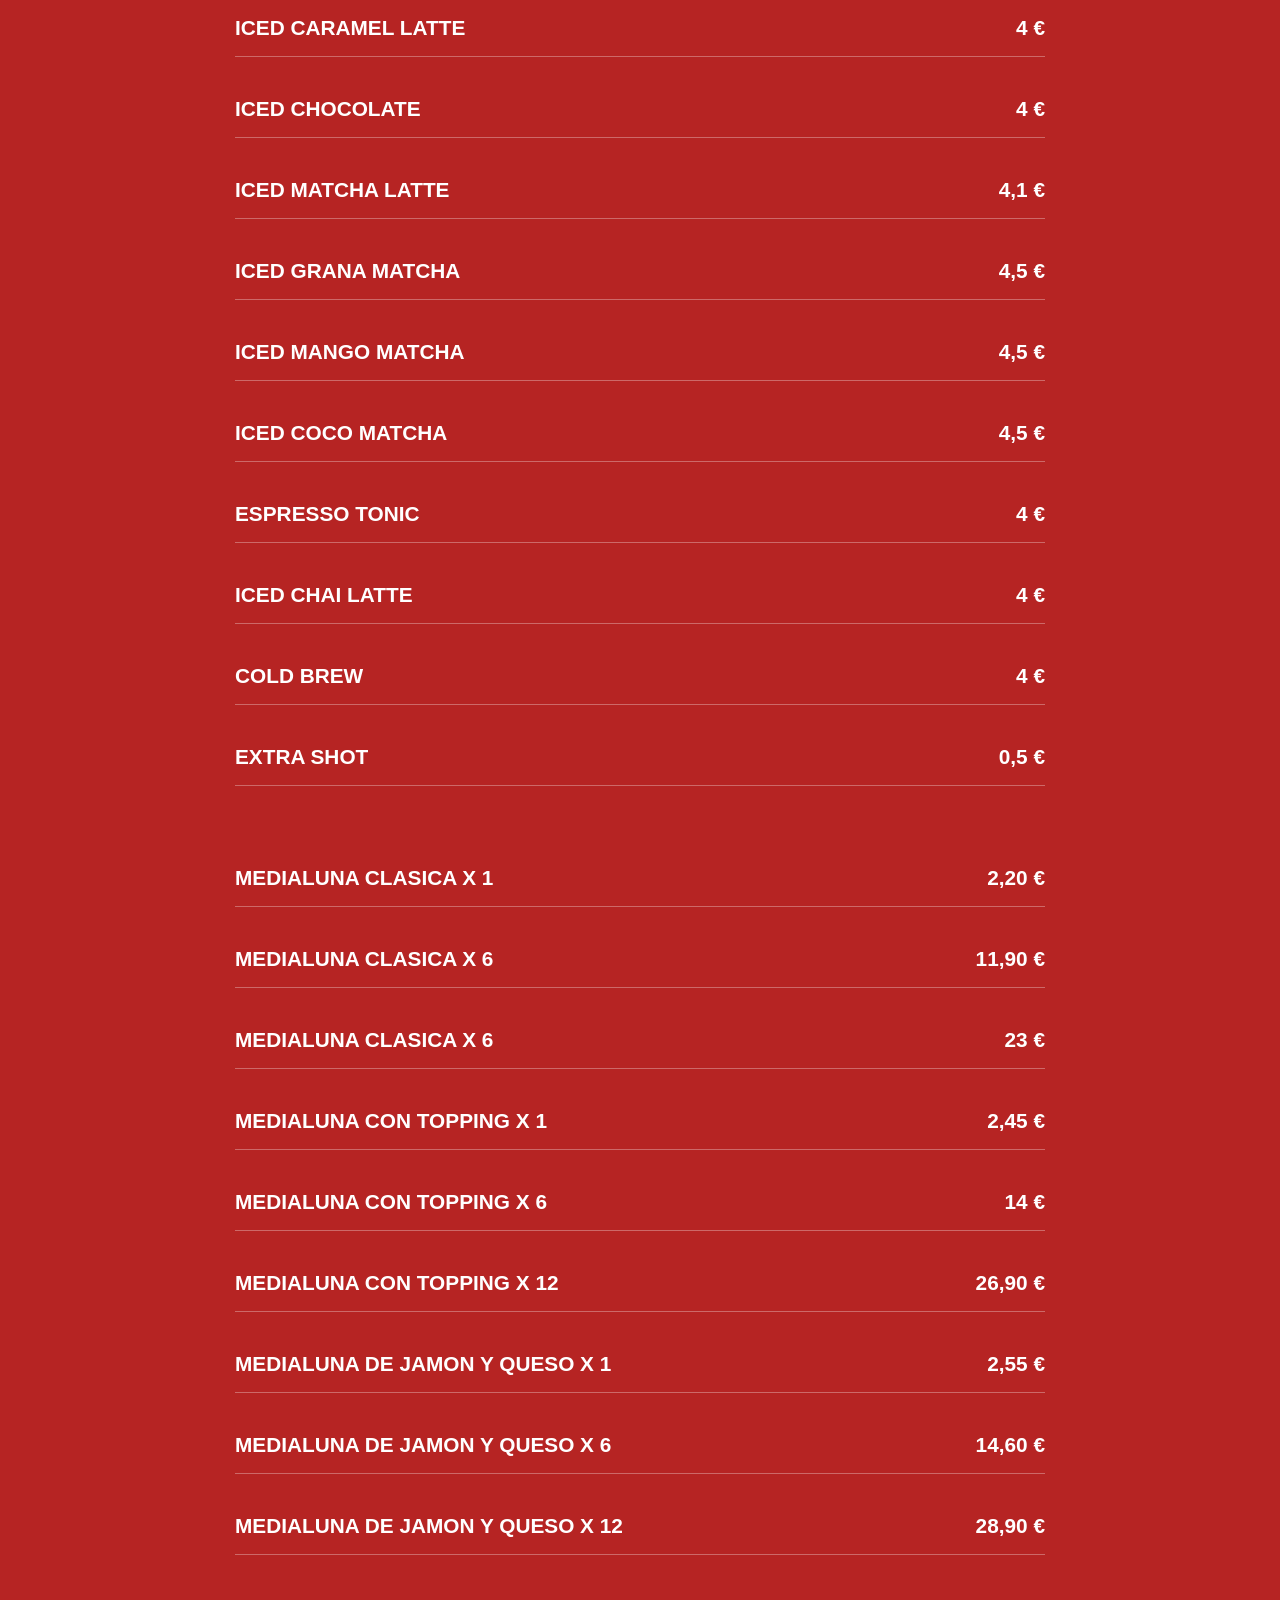
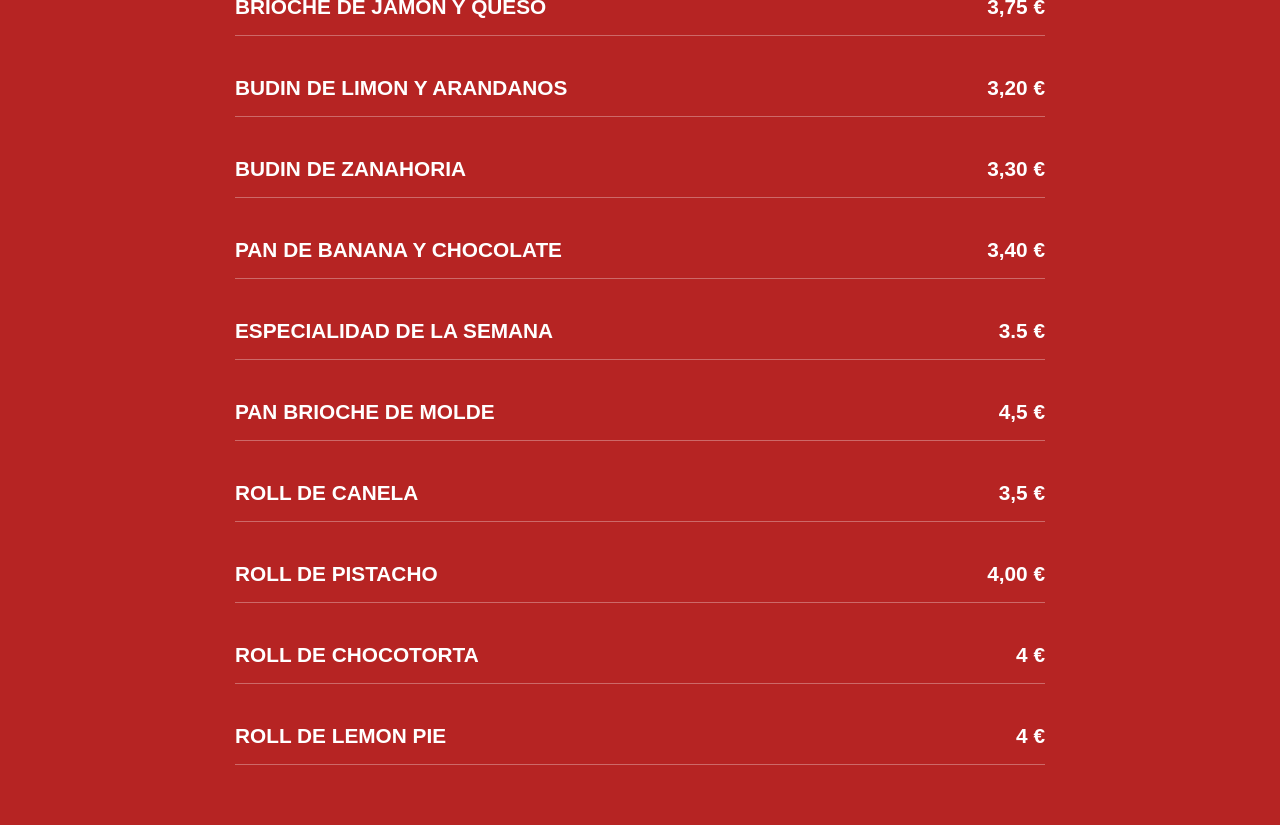
==== commit d6f0495d: "v1.0.0" ====
--- a/menu.html
+++ b/menu.html
@@ -15,6 +15,20 @@
             <img id="popis-gato" src="./src/img/popis-gato.svg"
                 alt="Popis - Focacceria de carne ahumada y Specialty Coffe & Bakery">
             <h2 id="menu_titulo"></h2>
+
+            <div class="menu_descripcion">
+
+                <div class="descripcion_icono">
+                    <svg xmlns="http://www.w3.org/2000/svg" width="2em" height="2em" fill="currentColor"
+                        class="bi bi-cup-straw" viewBox="0 0 16 16">
+                        <path
+                            d="M13.902.334a.5.5 0 0 1-.28.65l-2.254.902-.4 1.927c.376.095.715.215.972.367.228.135.56.396.56.82q0 .069-.011.132l-.962 9.068a1.28 1.28 0 0 1-.524.93c-.488.34-1.494.87-3.01.87s-2.522-.53-3.01-.87a1.28 1.28 0 0 1-.524-.93L3.51 5.132A1 1 0 0 1 3.5 5c0-.424.332-.685.56-.82.262-.154.607-.276.99-.372C5.824 3.614 6.867 3.5 8 3.5c.712 0 1.389.045 1.985.127l.464-2.215a.5.5 0 0 1 .303-.356l2.5-1a.5.5 0 0 1 .65.278M9.768 4.607A14 14 0 0 0 8 4.5c-1.076 0-2.033.11-2.707.278A3.3 3.3 0 0 0 4.645 5c.146.073.362.15.648.222C5.967 5.39 6.924 5.5 8 5.5c.571 0 1.109-.03 1.588-.085zm.292 1.756C9.445 6.45 8.742 6.5 8 6.5c-1.133 0-2.176-.114-2.95-.308a6 6 0 0 1-.435-.127l.838 8.03c.013.121.06.186.102.215.357.249 1.168.69 2.438.69s2.081-.441 2.438-.69c.042-.029.09-.094.102-.215l.852-8.03a6 6 0 0 1-.435.127 9 9 0 0 1-.89.17zM4.467 4.884s.003.002.005.006zm7.066 0-.005.006zM11.354 5a3 3 0 0 0-.604-.21l-.099.445.055-.013c.286-.072.502-.149.648-.222" />
+                    </svg>
+
+                </div>
+
+                <p><b id="descripcion_texto"></b></p>
+            </div>
         </div>
     </section>
 
--- a/src/main.css
+++ b/src/main.css
@@ -24,6 +24,15 @@
     margin: 0;
 }
 
+.hide {
+    display: none !important;
+}
+
+.atras {
+    margin: 30px 0 0 0;
+    color: var(--color-blanco);
+}
+
 .contenedor {
     max-width: 850px;
     margin: auto;
@@ -53,8 +62,10 @@
 
 .principal h2 {
     color: var(--color-blanco);
-    height: 50px;
+    height: 60px;
+    padding-bottom: 60px;
     font-size: 3rem;
+    overflow: hidden;
 }
 
 .principal .botones {
@@ -62,7 +73,7 @@
     flex-direction: column;
     align-items: center;
     margin-bottom: 30px;
-    width: 300px;
+    width: 350px;
 }
 
 .principal .botones button {
@@ -90,15 +101,42 @@
 }
 
 /* Página menú */
-
 .principal.menu_header {
     justify-content: flex-start;
     height: auto;
+    box-sizing: border-box;
+    border-bottom: 1px solid var(--color-blanco);
+    margin: 0 20px;
 }
 
 .principal.menu_header h2 {
     font-size: 2rem;
-}
+    font-family: 'tt chocolate', sans-serif;
+    height: auto;
+}
+
+.menu_descripcion {
+    display: flex;
+    align-items: center;
+    background-color: var(--color-blanco);
+    padding: 10px 30px;
+    margin-bottom: 30px;
+    border-radius: 100px;
+}
+
+.menu_descripcion .descripcion_icono {
+    margin-right: 30px;
+}
+
+.menu_descripcion .descripcion_icono svg {
+    color: var(--color-primario);
+}
+
+.menu_descripcion .descripcion_texto p {
+    font-family: 'tt chocolate', sans-serif !important;
+    color: #474747;
+}
+
 
 .menu {
     font-family: 'tt chocolate', sans-serif !important;
@@ -144,8 +182,35 @@
 
 .menu h2 {
     text-align: center;
-    font-size: 4rem;
+    font-size: 2rem;
     border-top: 1px solid var(--color-blanco);
     border-bottom: 1px solid var(--color-blanco);
     padding: 70px 0px;
+}
+
+.menu .menu_categoria_item_p .menu_item_nombre {
+    width: 70%;
+    text-align: left;
+}
+
+.menu .menu_categoria_item_p .menu_item_precio {
+    width: 30%;
+    text-align: right;
+}
+
+@media (max-width: 567px) {
+
+    .menu .menu_categoria_item_p .menu_item_nombre,
+    .menu .menu_categoria_item_p .menu_item_precio {
+        font-size: 1.1rem;
+    }
+}
+
+#direccion .descripcion {
+    font-size: .8rem;
+}
+
+#direccion hr {
+    margin: 30px 0;
+    border: 1px solid var(--color-blanco);
 }
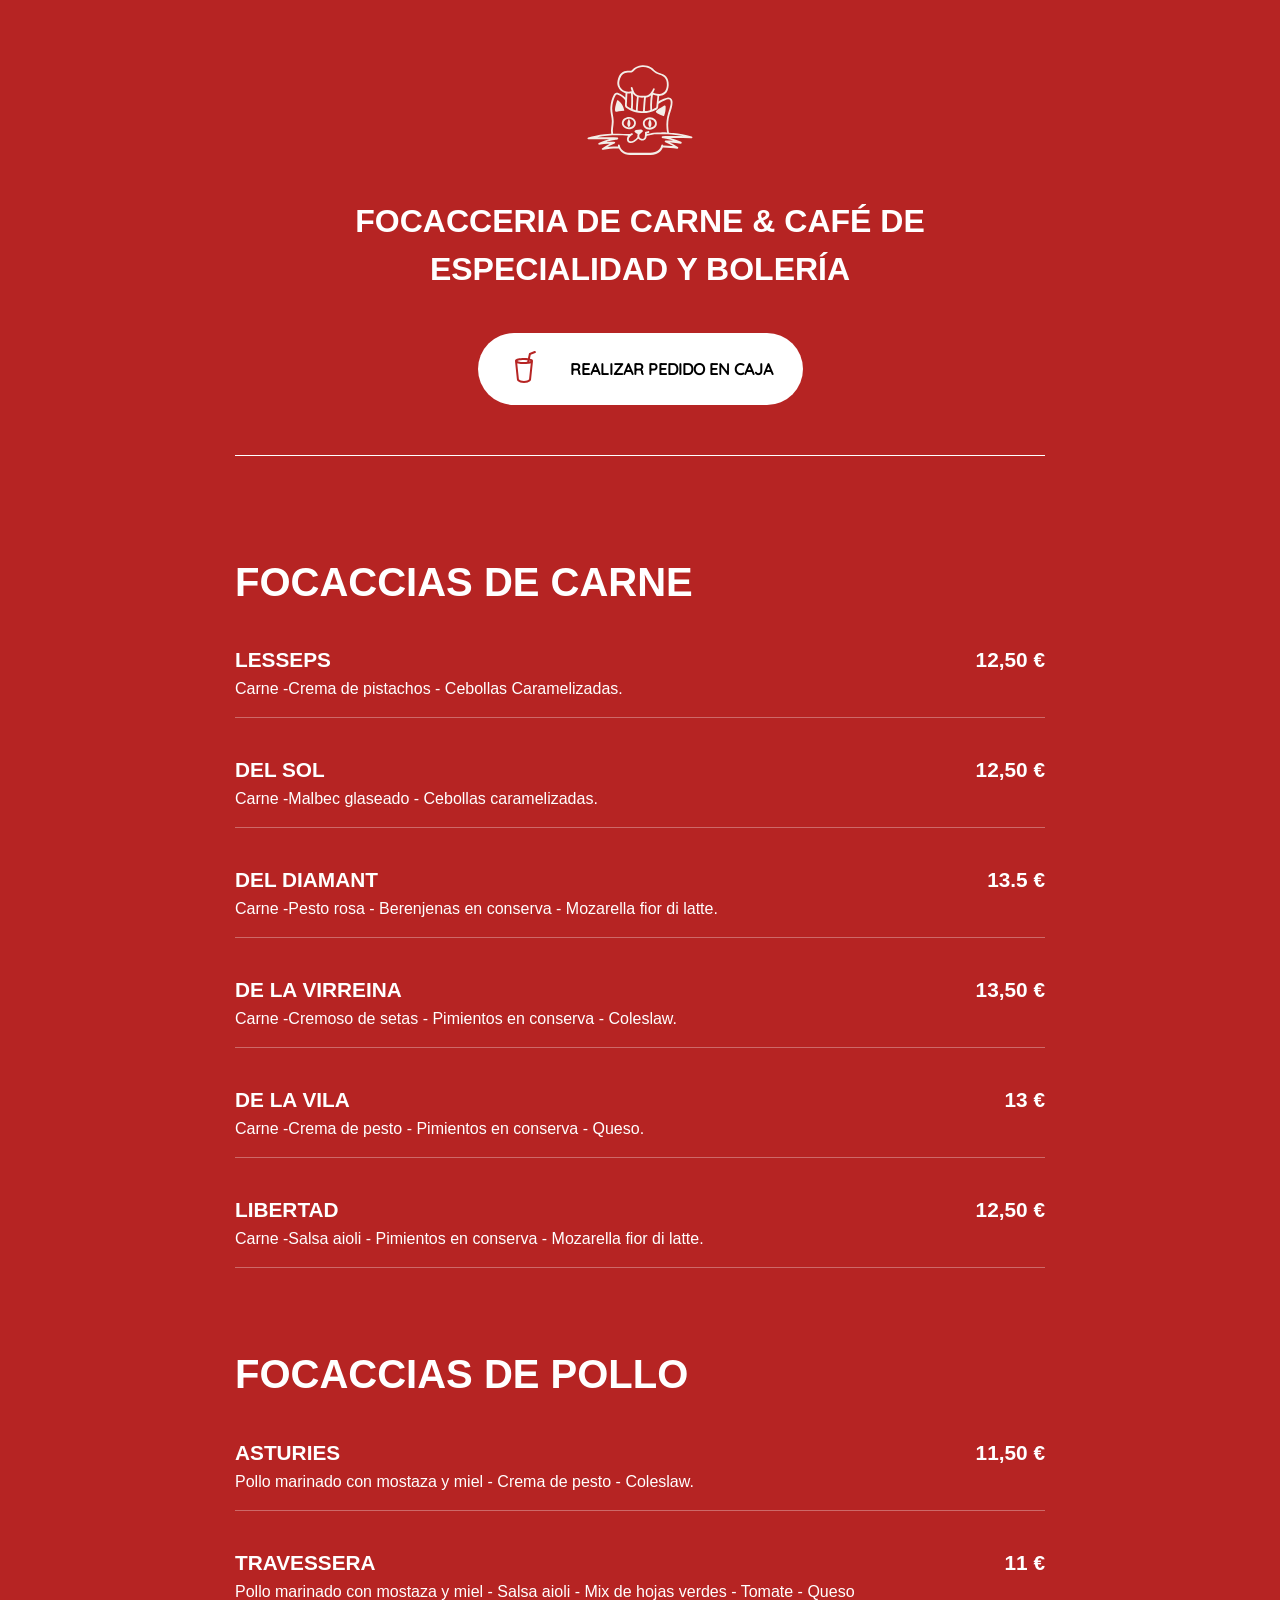
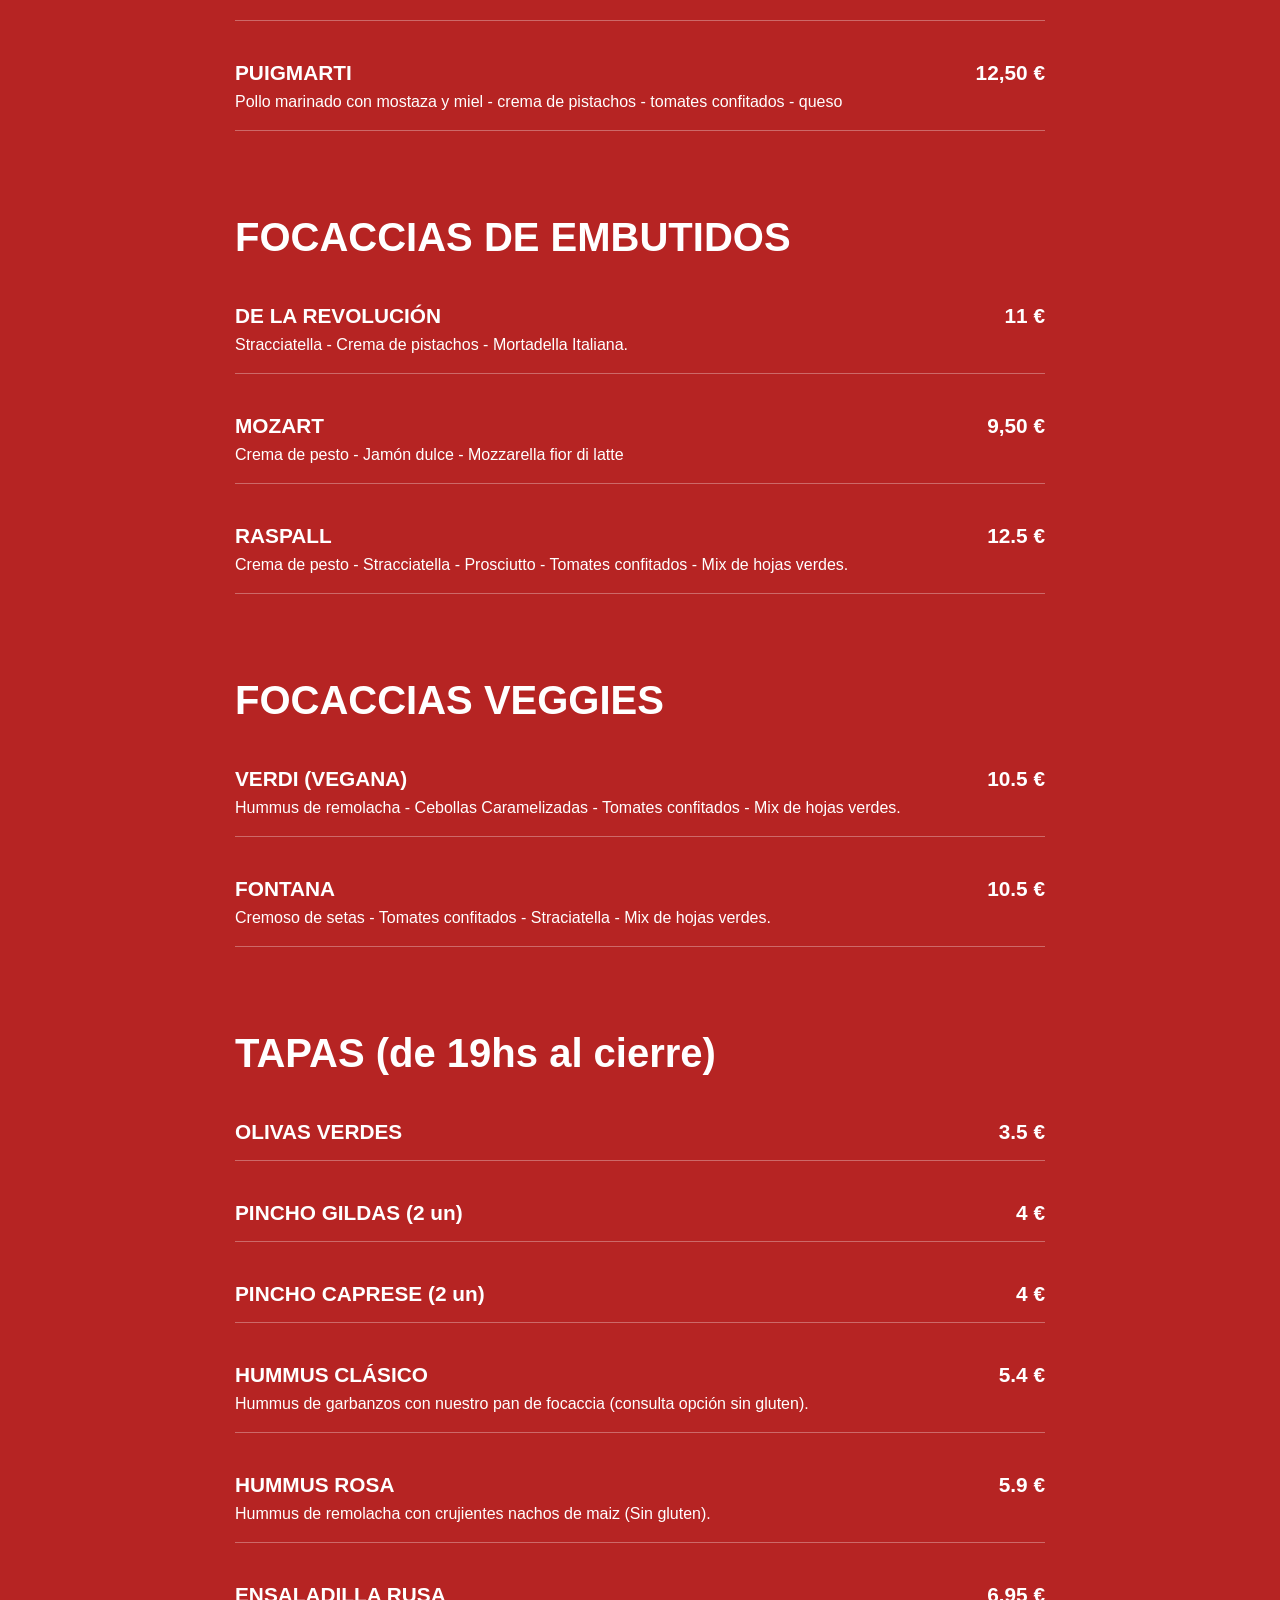
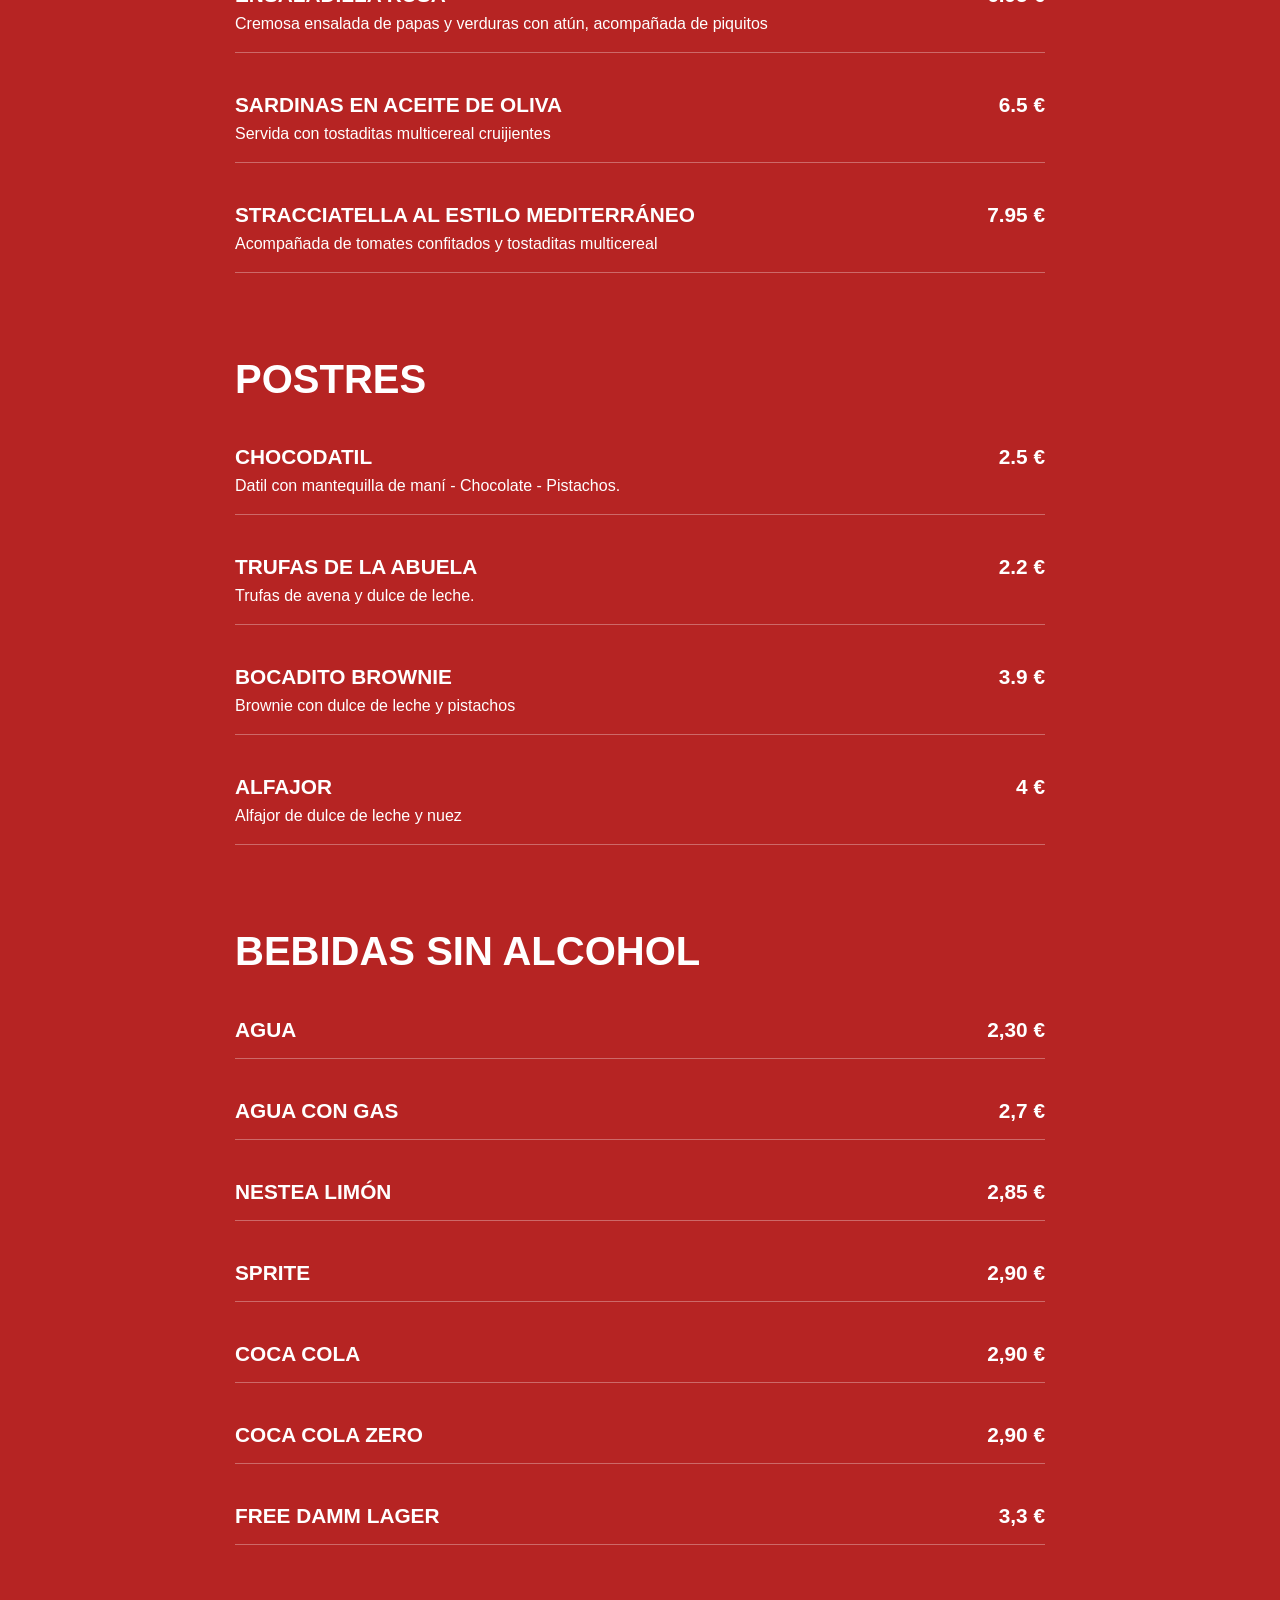
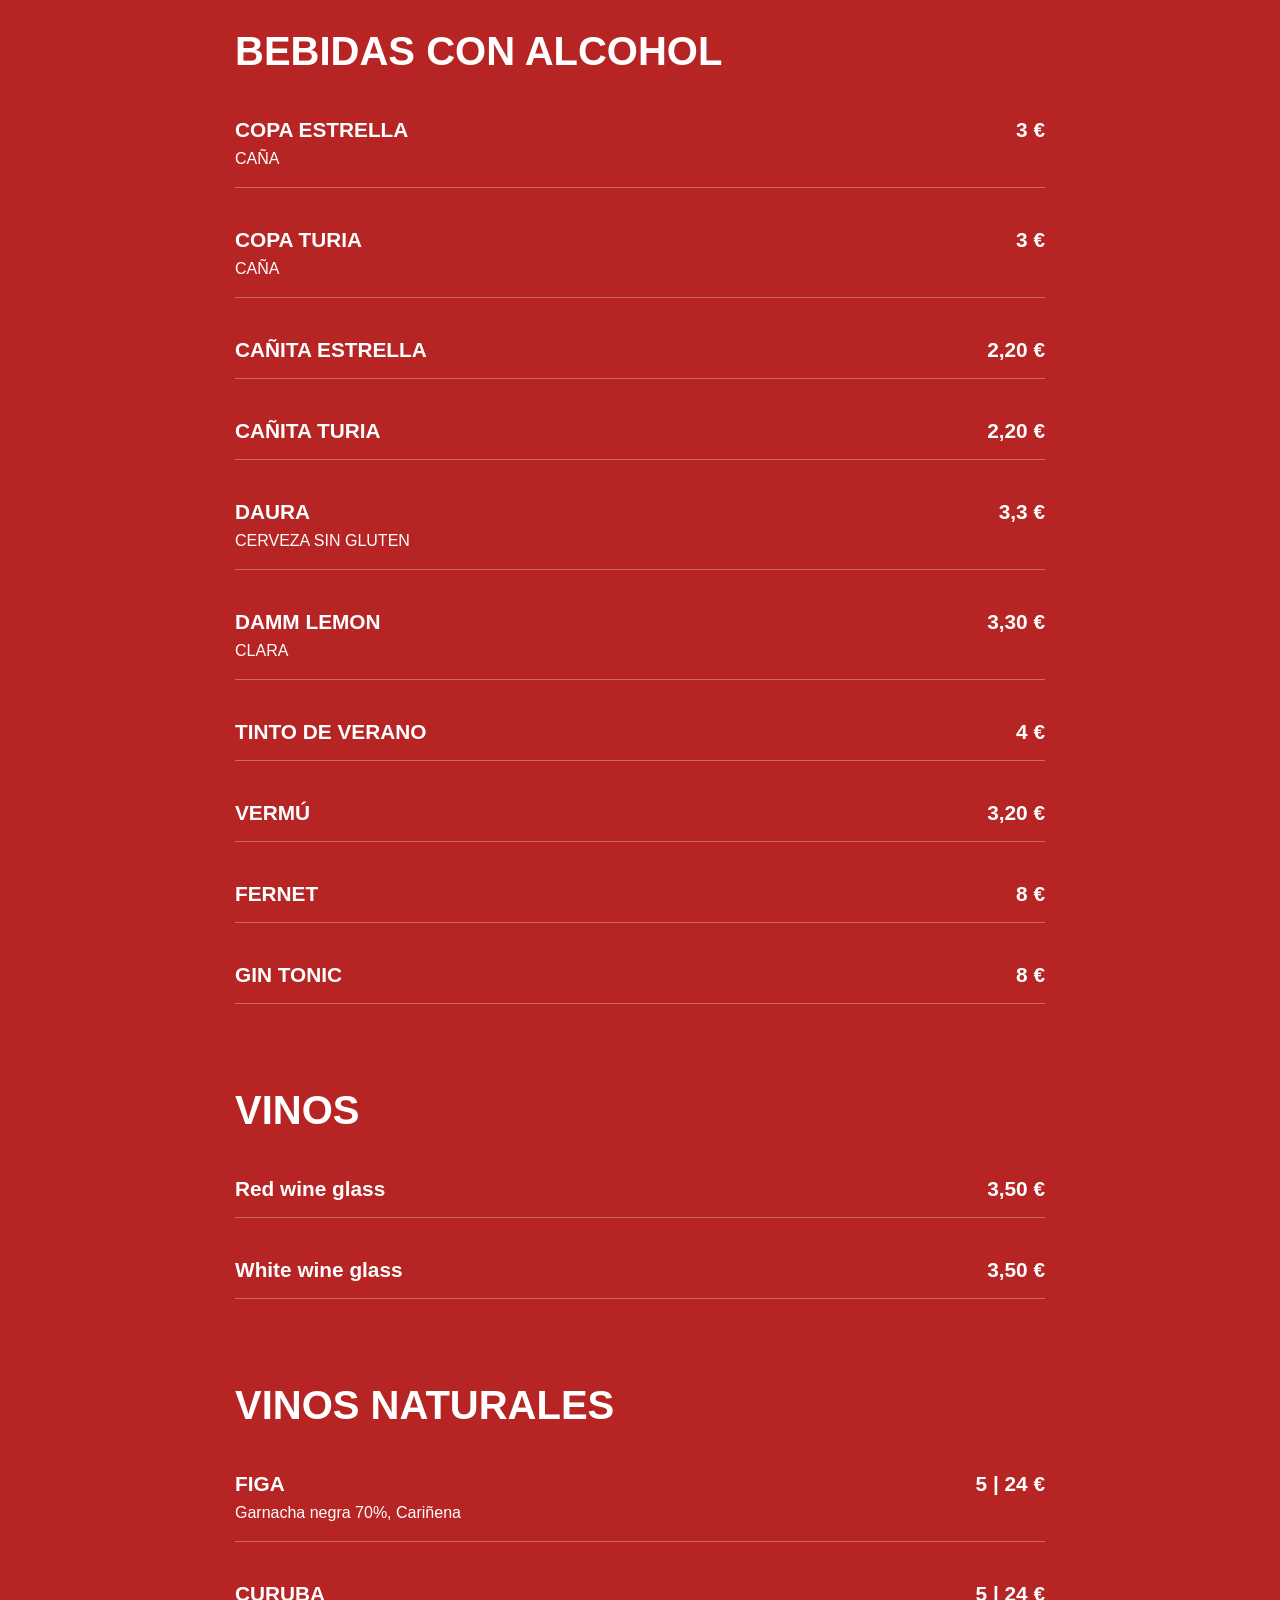
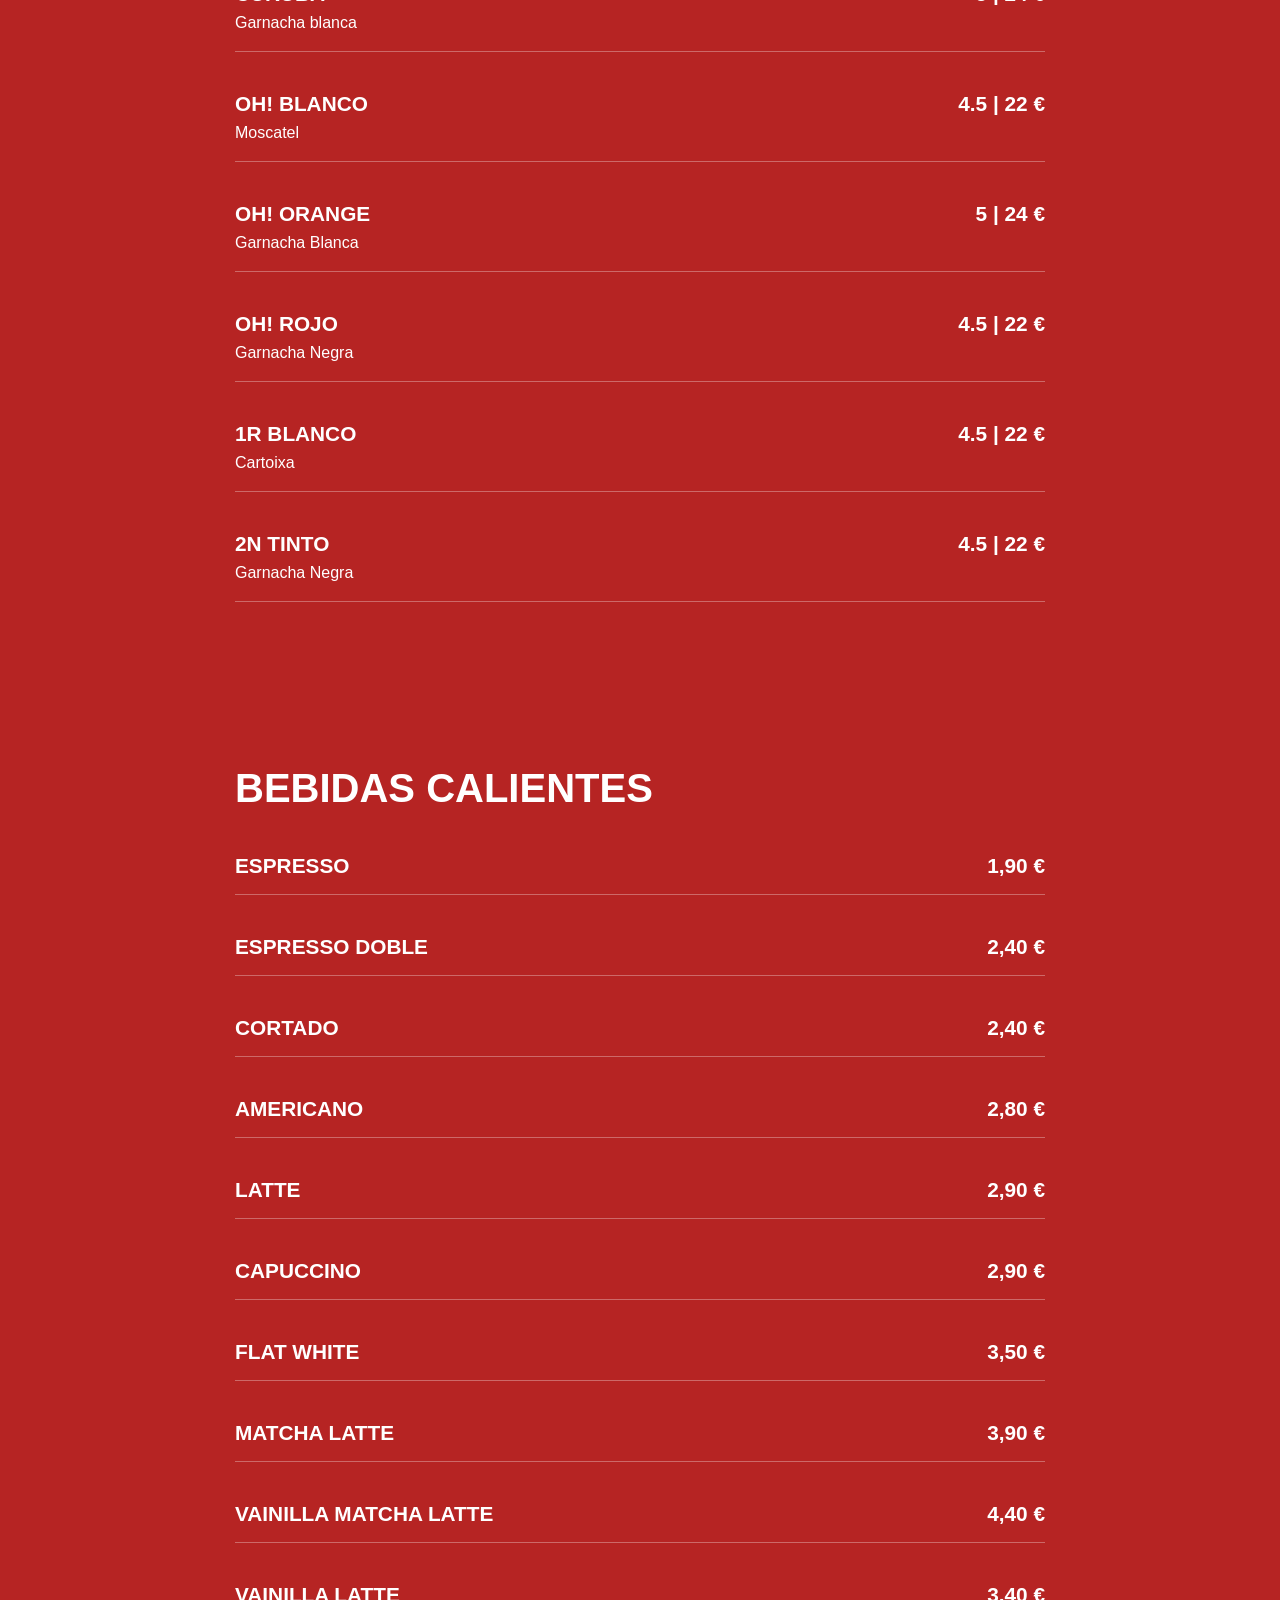
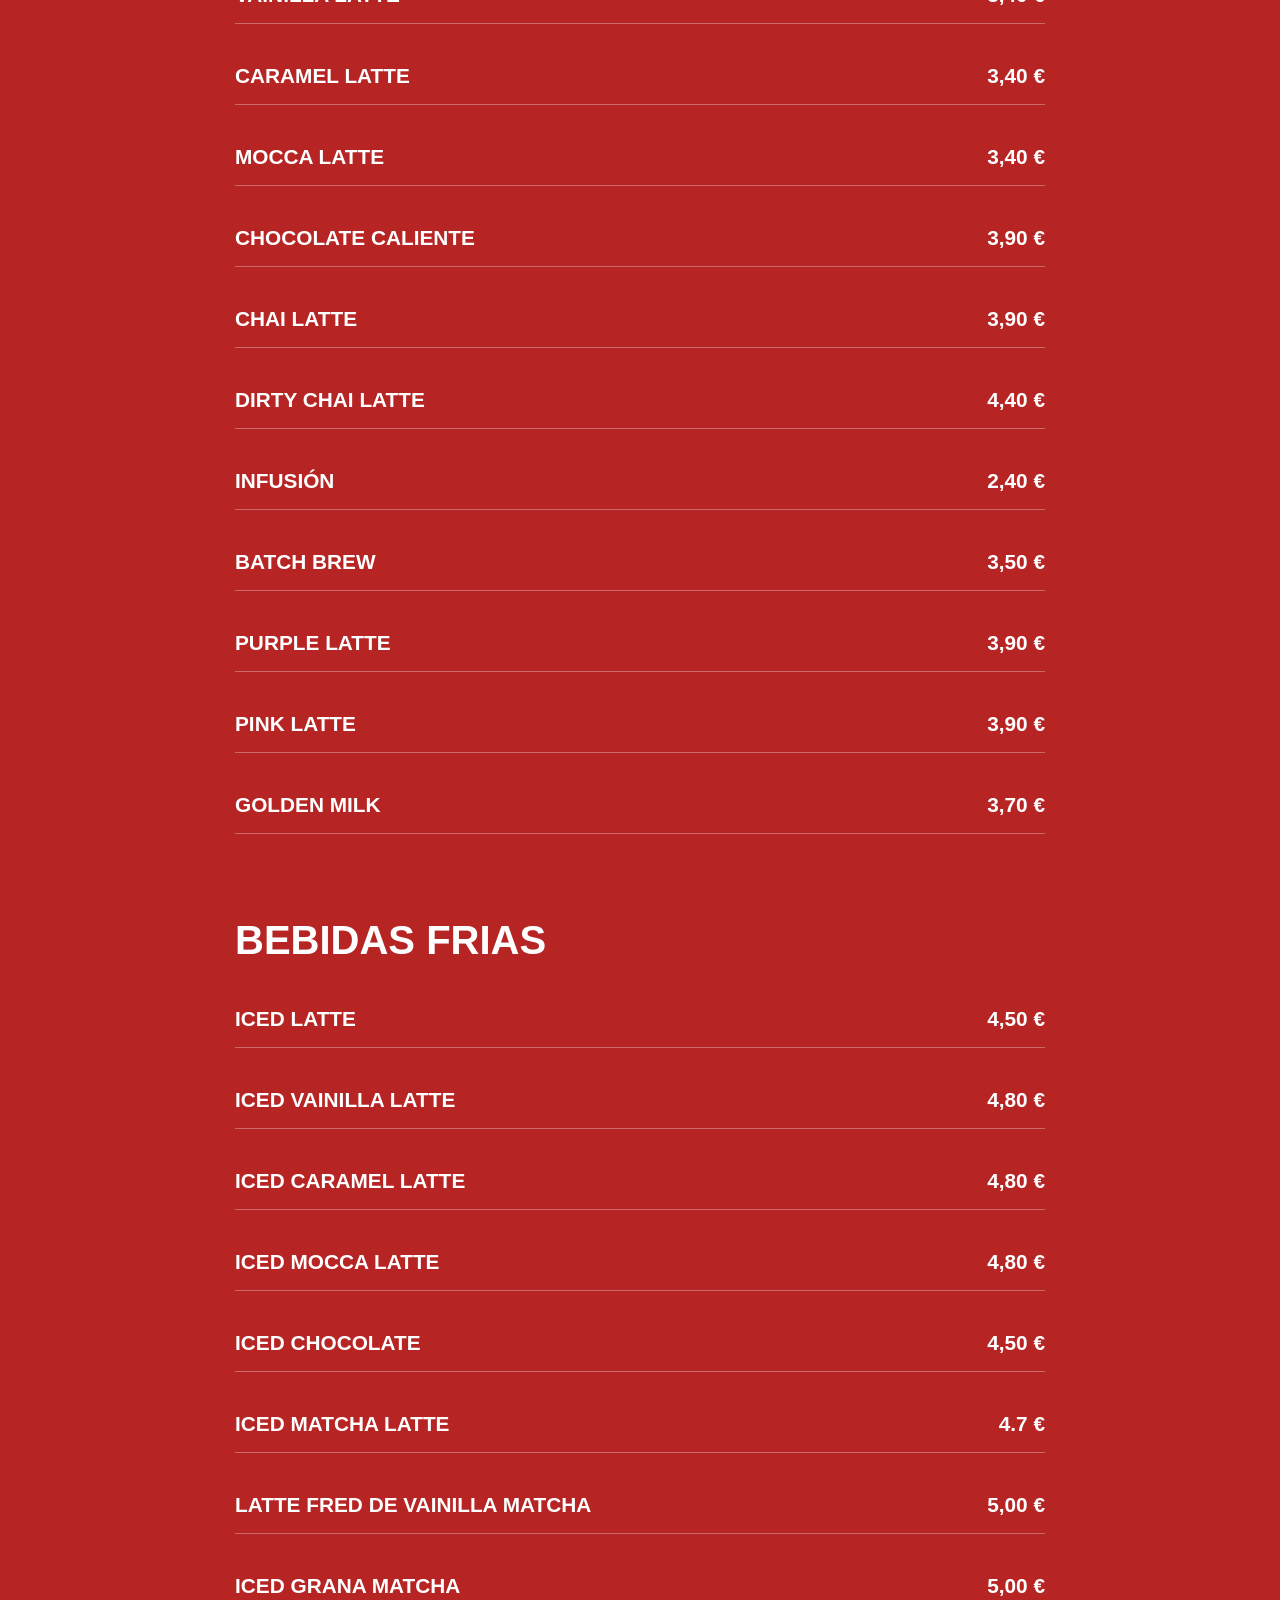
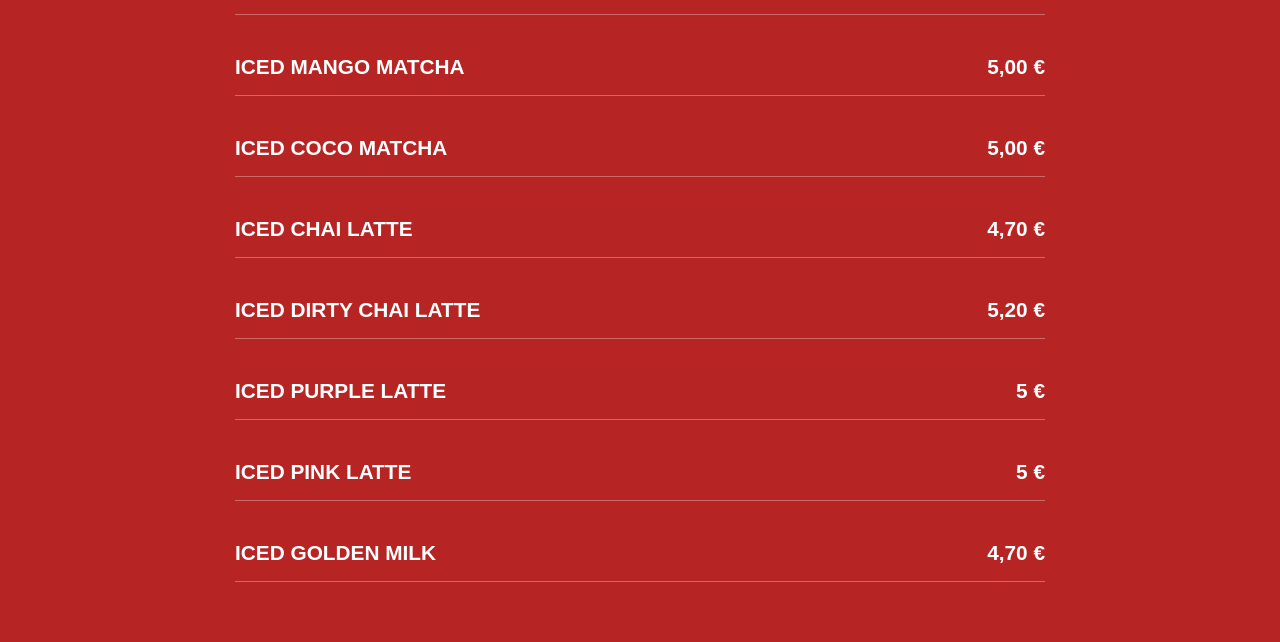
==== commit f54c4eeb: "Quitar 'ahumada/fumada/smoked' de titulos, categorias y descripciones" ====
--- a/menu.html
+++ b/menu.html
@@ -6,14 +6,14 @@
     <meta name="viewport" content="width=device-width, initial-scale=1.0">
     <link rel="icon" href="./src/img/popis-icon.png" type="image/x-icon">
     <link rel="stylesheet" href="./src/main.css">
-    <title>POPIS - Focacceria de carne ahumada y Specialty Coffe & Bakery</title>
+    <title>POPIS - Focacceria de carne y Specialty Coffe & Bakery</title>
 </head>
 
 <body>
     <section class="contenedor">
         <div class="principal menu_header">
             <img id="popis-gato" src="./src/img/popis-gato.svg"
-                alt="Popis - Focacceria de carne ahumada y Specialty Coffe & Bakery">
+                alt="Popis - Focacceria de carne y Specialty Coffe & Bakery">
             <h2 id="menu_titulo"></h2>
 
             <div class="menu_descripcion">
--- a/src/main.css
+++ b/src/main.css
@@ -42,7 +42,6 @@
 
 .principal {
     padding: 20px;
-    height: 90vh;
     text-align: center;
     display: flex;
     flex-direction: column;
@@ -57,15 +56,19 @@
 
 .principal #popis-letras {
     width: 90px;
-    margin-top: 40px;
+    margin: 50px 0;
 }
 
 .principal h2 {
     color: var(--color-blanco);
     height: 60px;
-    padding-bottom: 60px;
     font-size: 3rem;
     overflow: hidden;
+}
+
+.principal h2#pregunta {
+    height: auto !important;
+    padding-bottom: 0 !important;
 }
 
 .principal .botones {
@@ -113,6 +116,8 @@
     font-size: 2rem;
     font-family: 'tt chocolate', sans-serif;
     height: auto;
+    line-height: 3rem;
+    margin-bottom: 40px;
 }
 
 .menu_descripcion {
@@ -136,7 +141,6 @@
     font-family: 'tt chocolate', sans-serif !important;
     color: #474747;
 }
-
 
 .menu {
     font-family: 'tt chocolate', sans-serif !important;
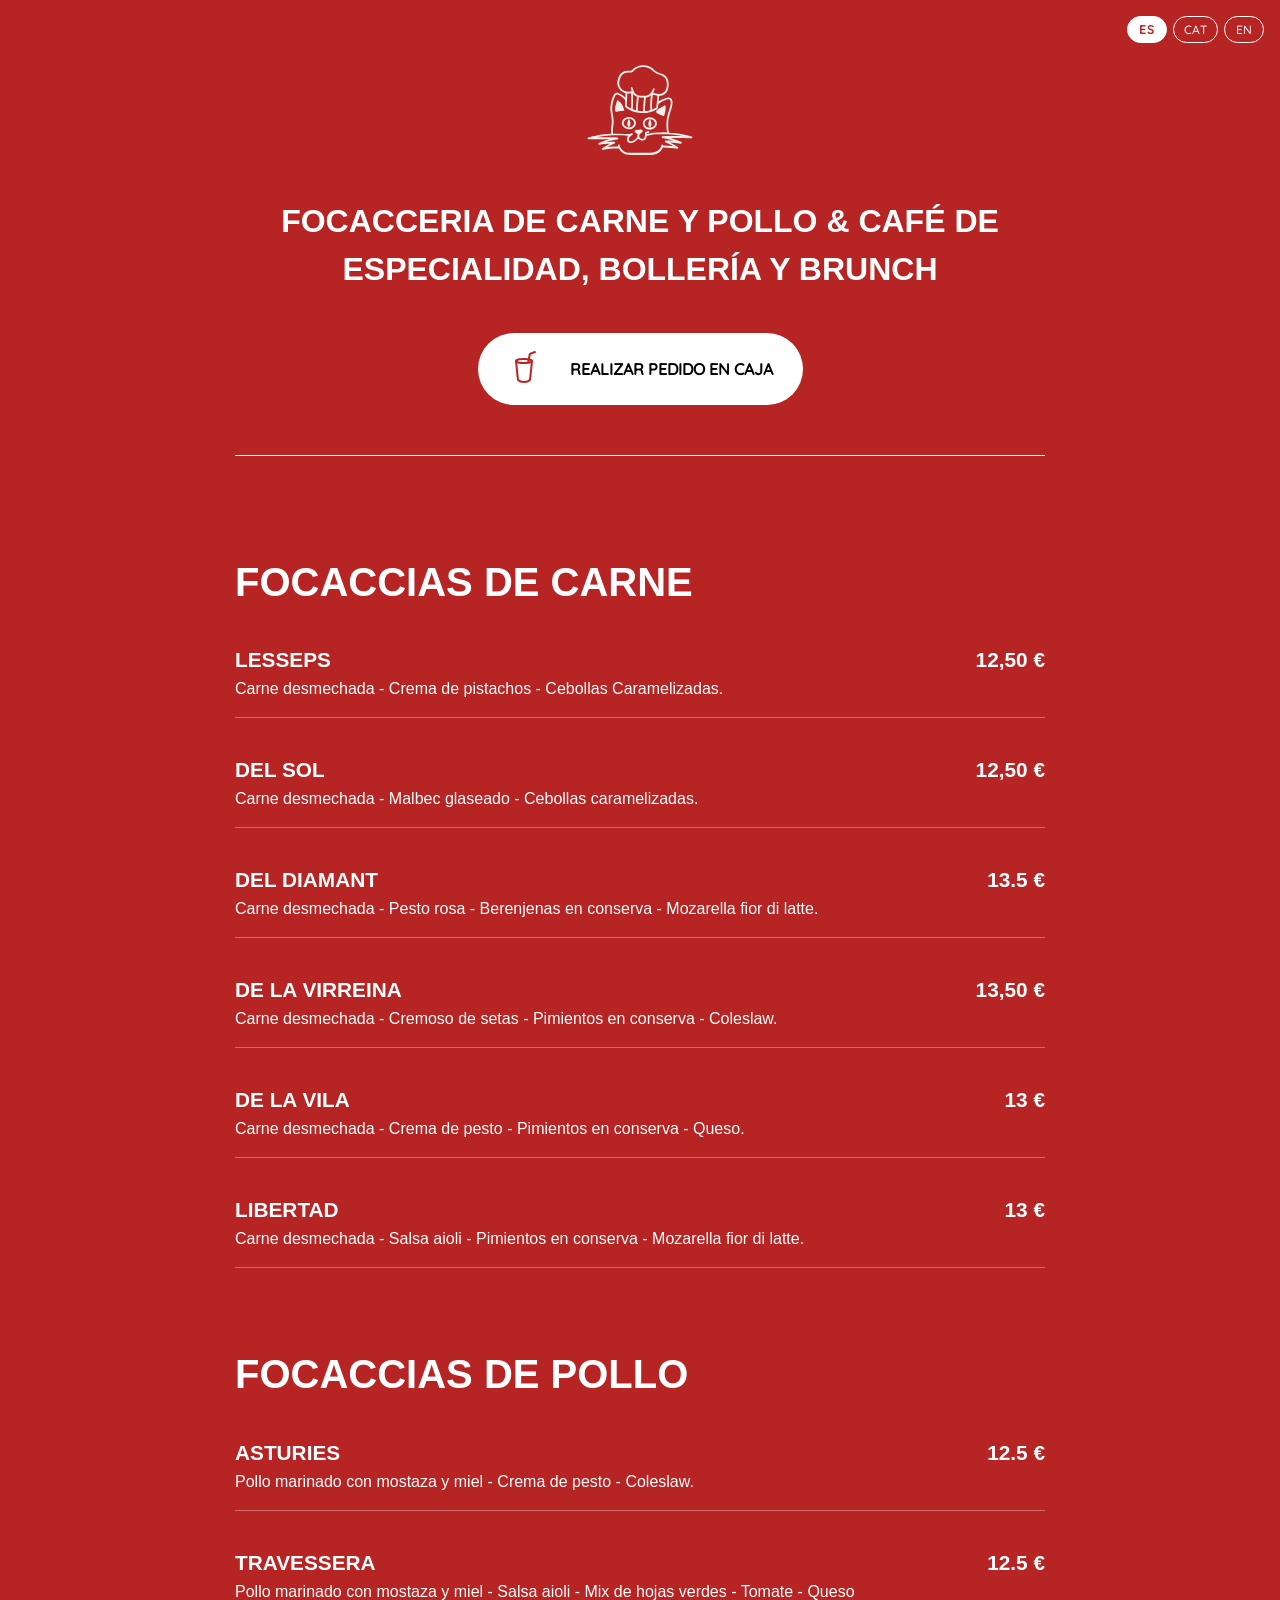
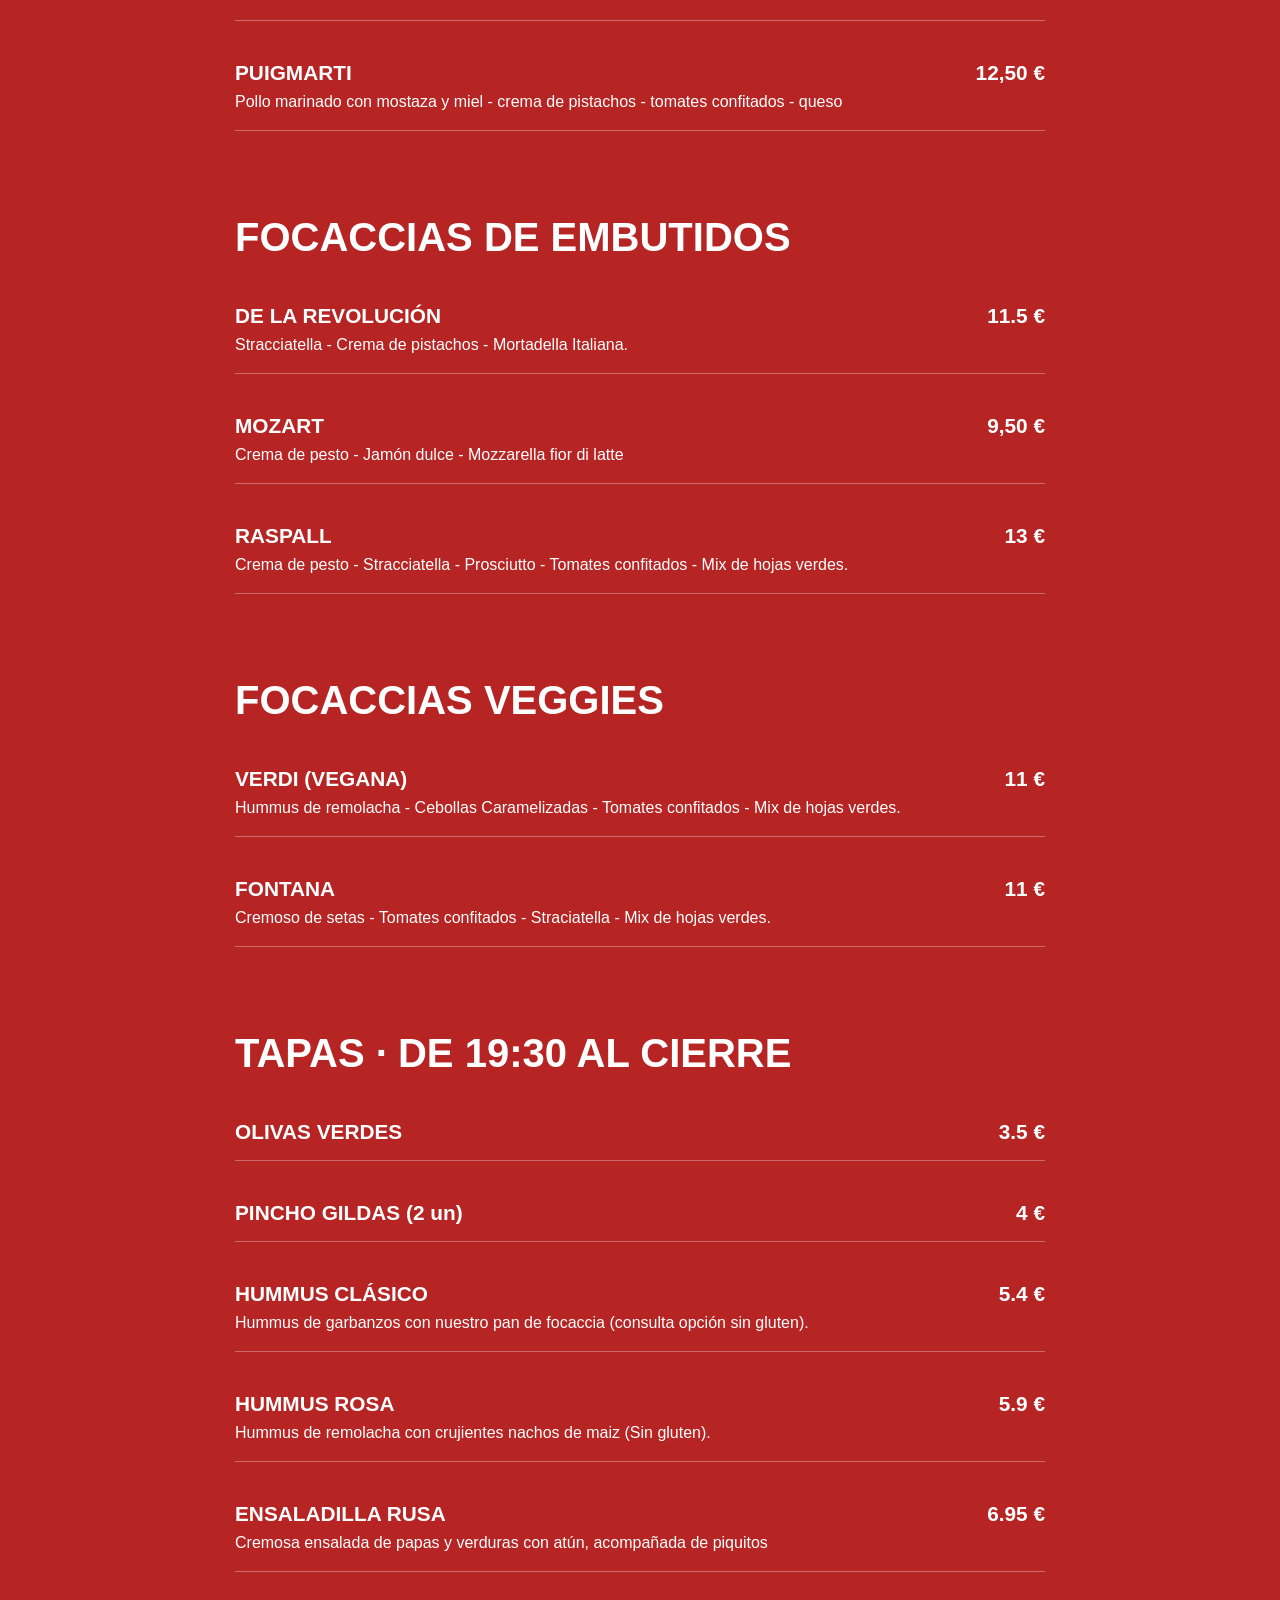
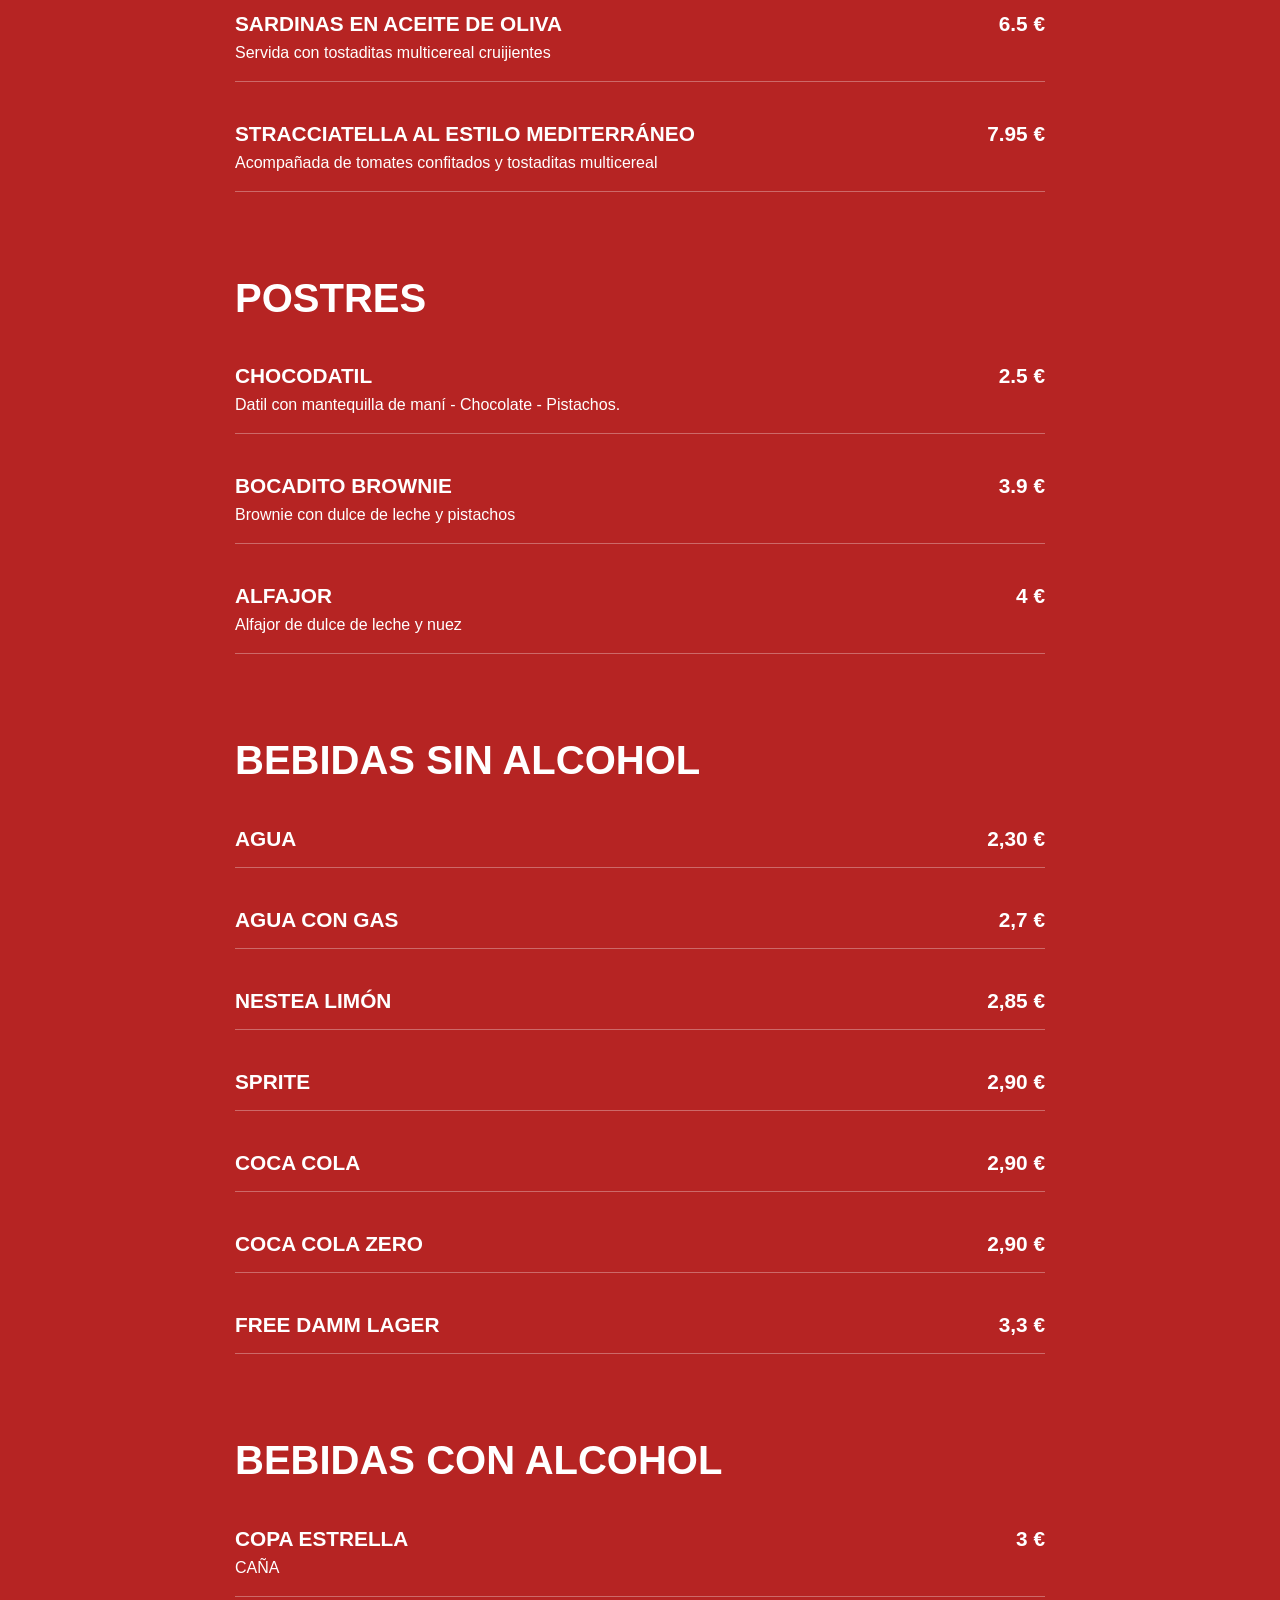
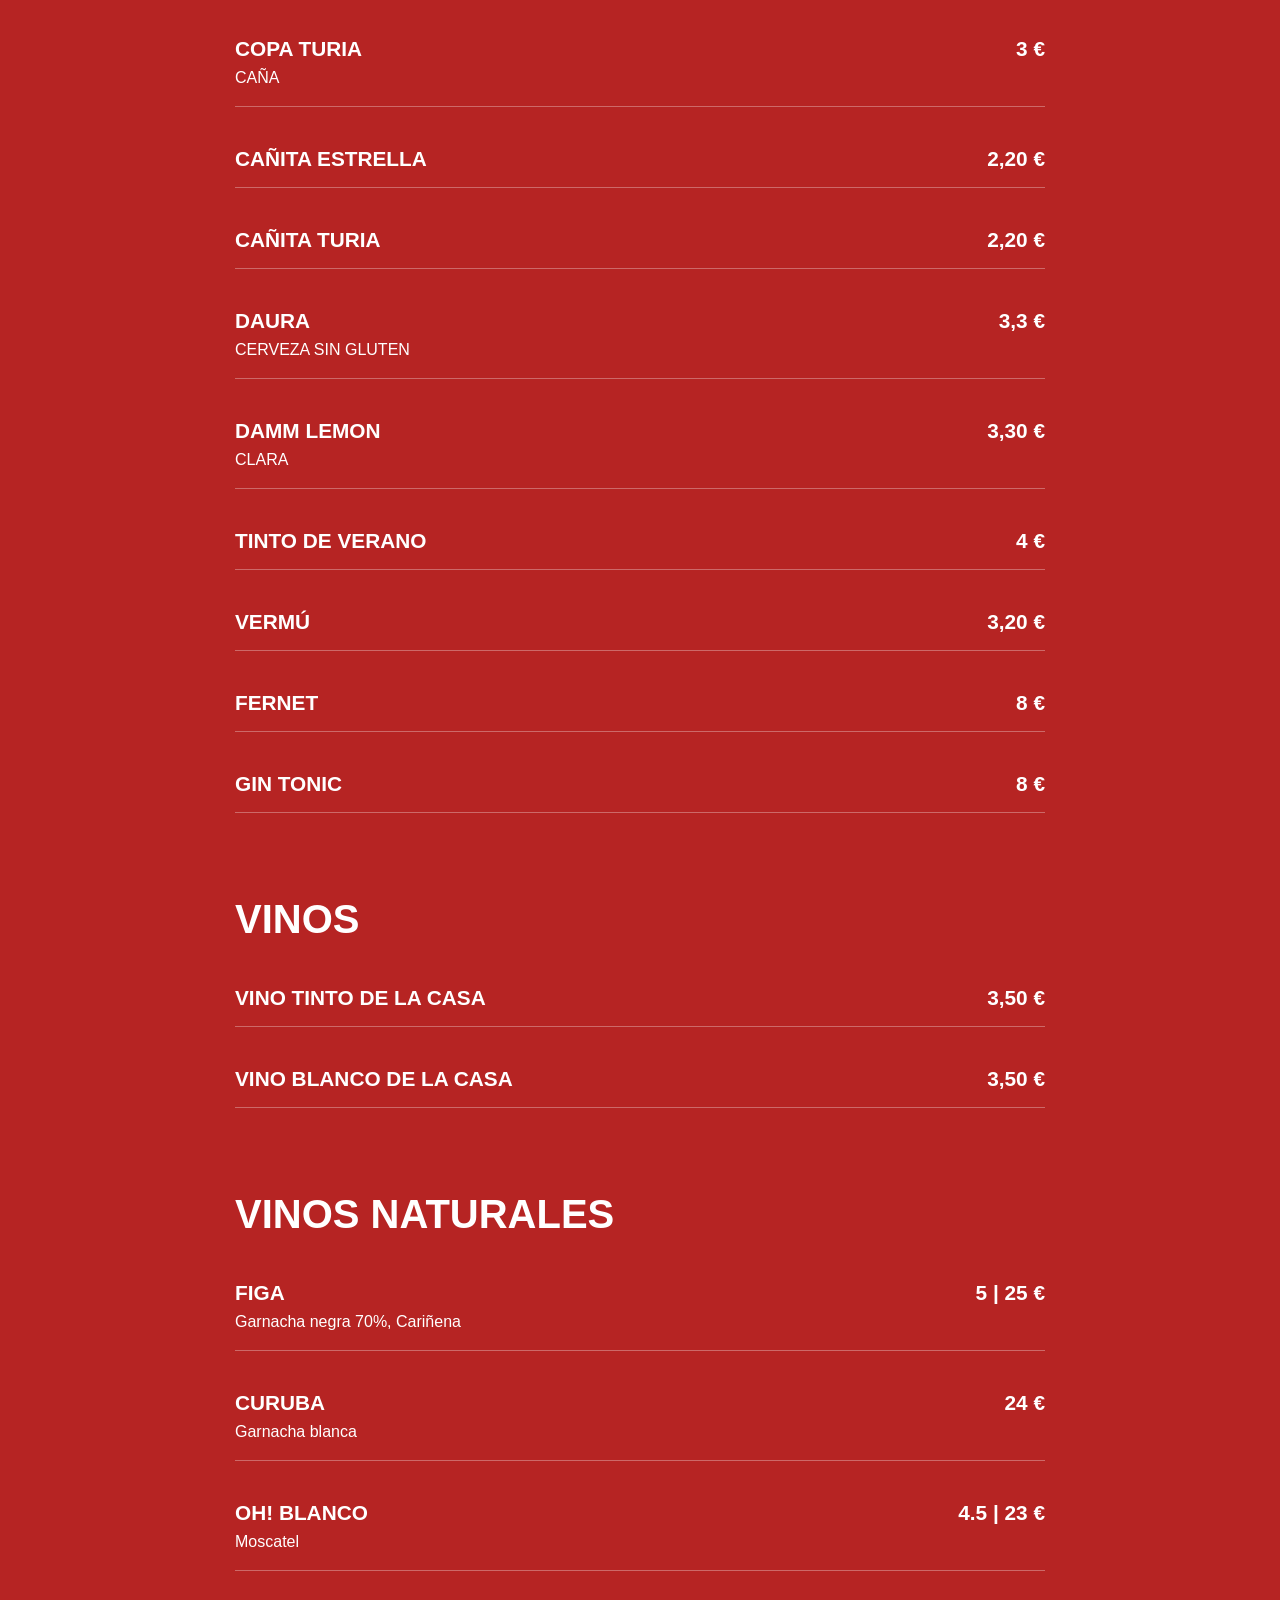
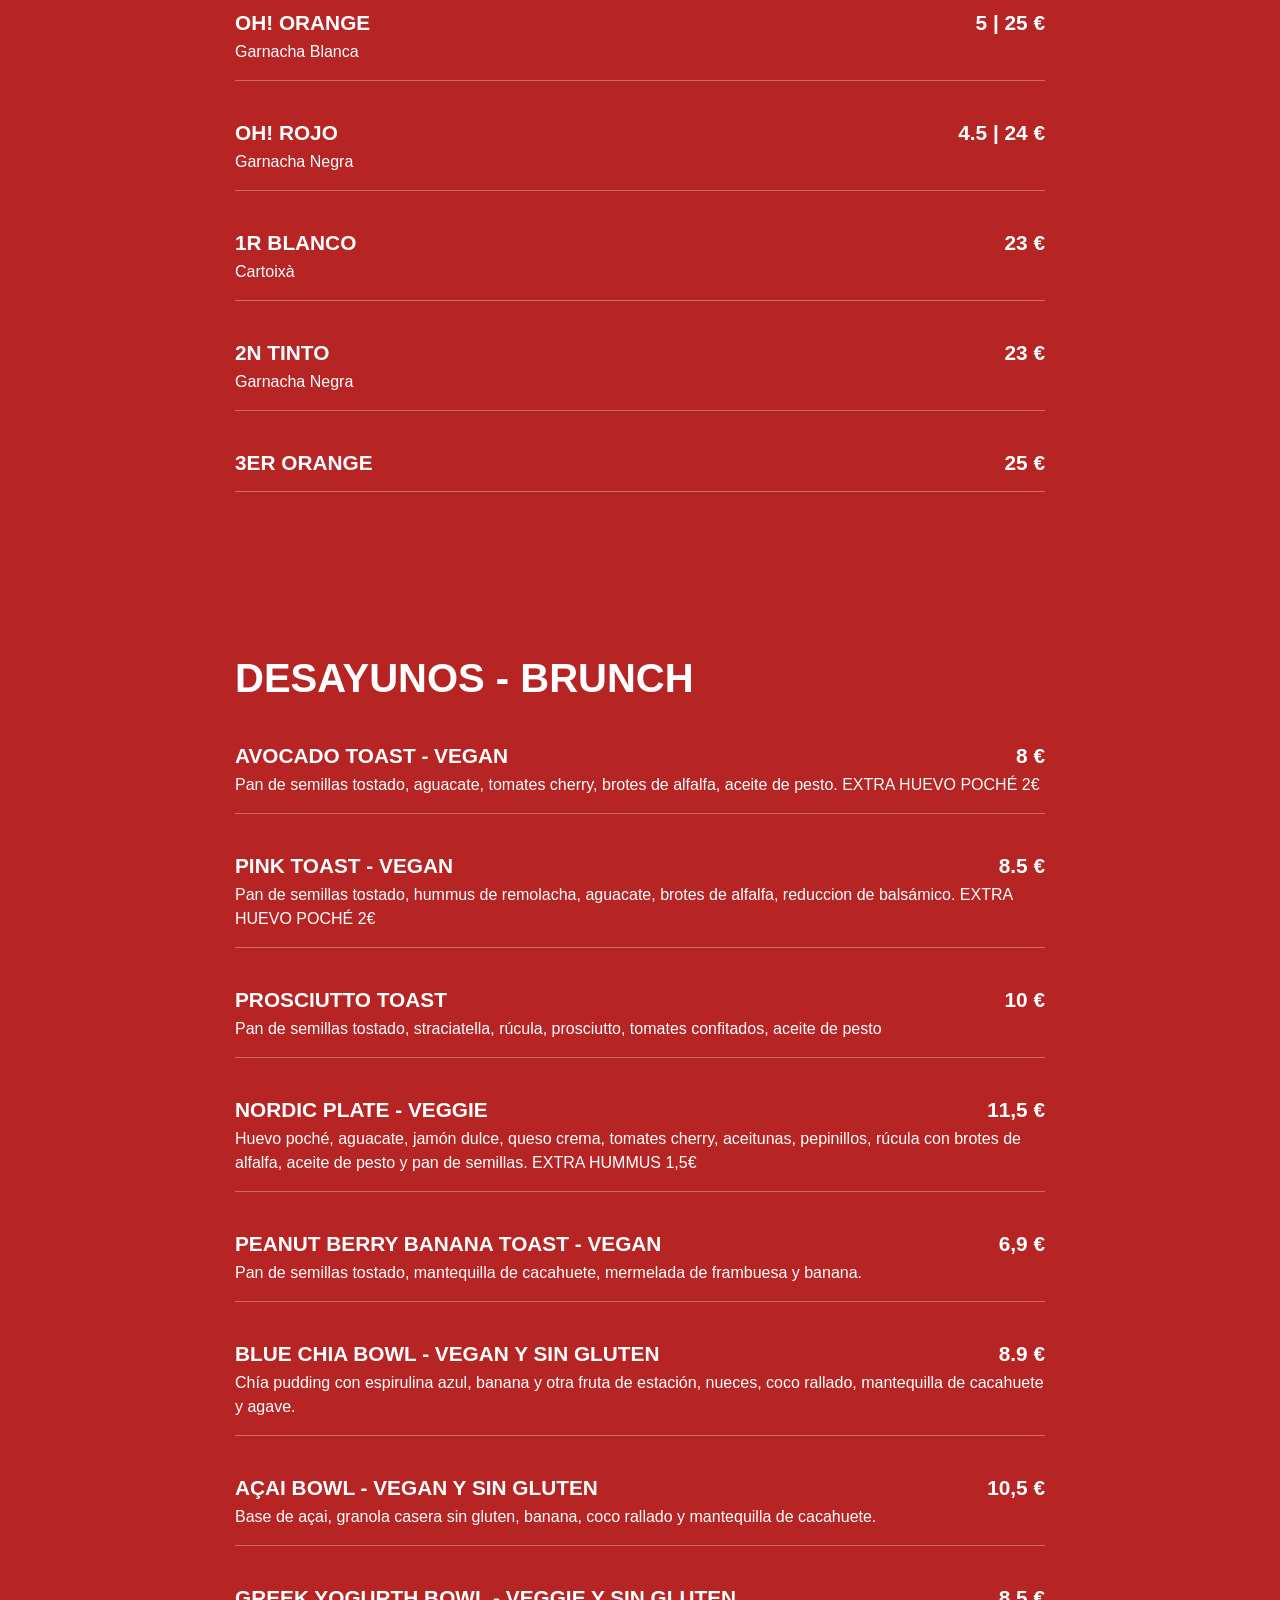
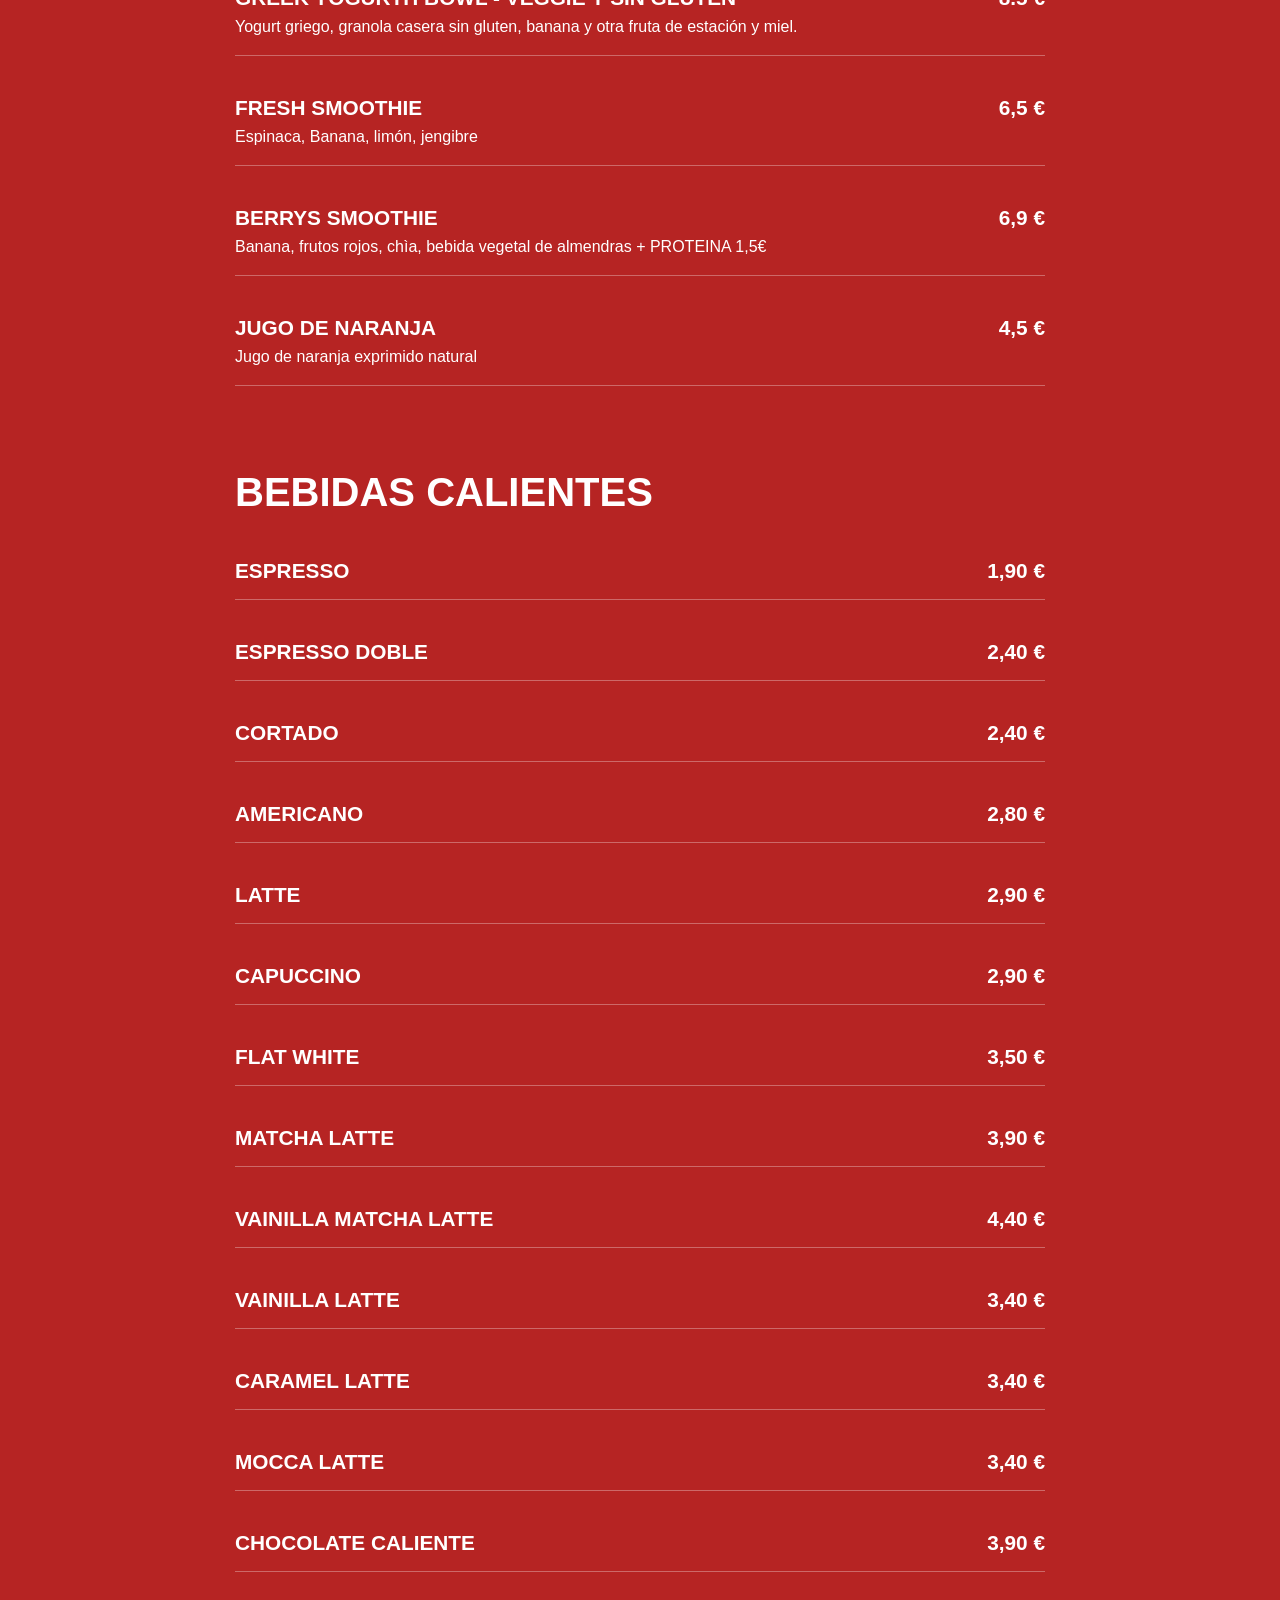
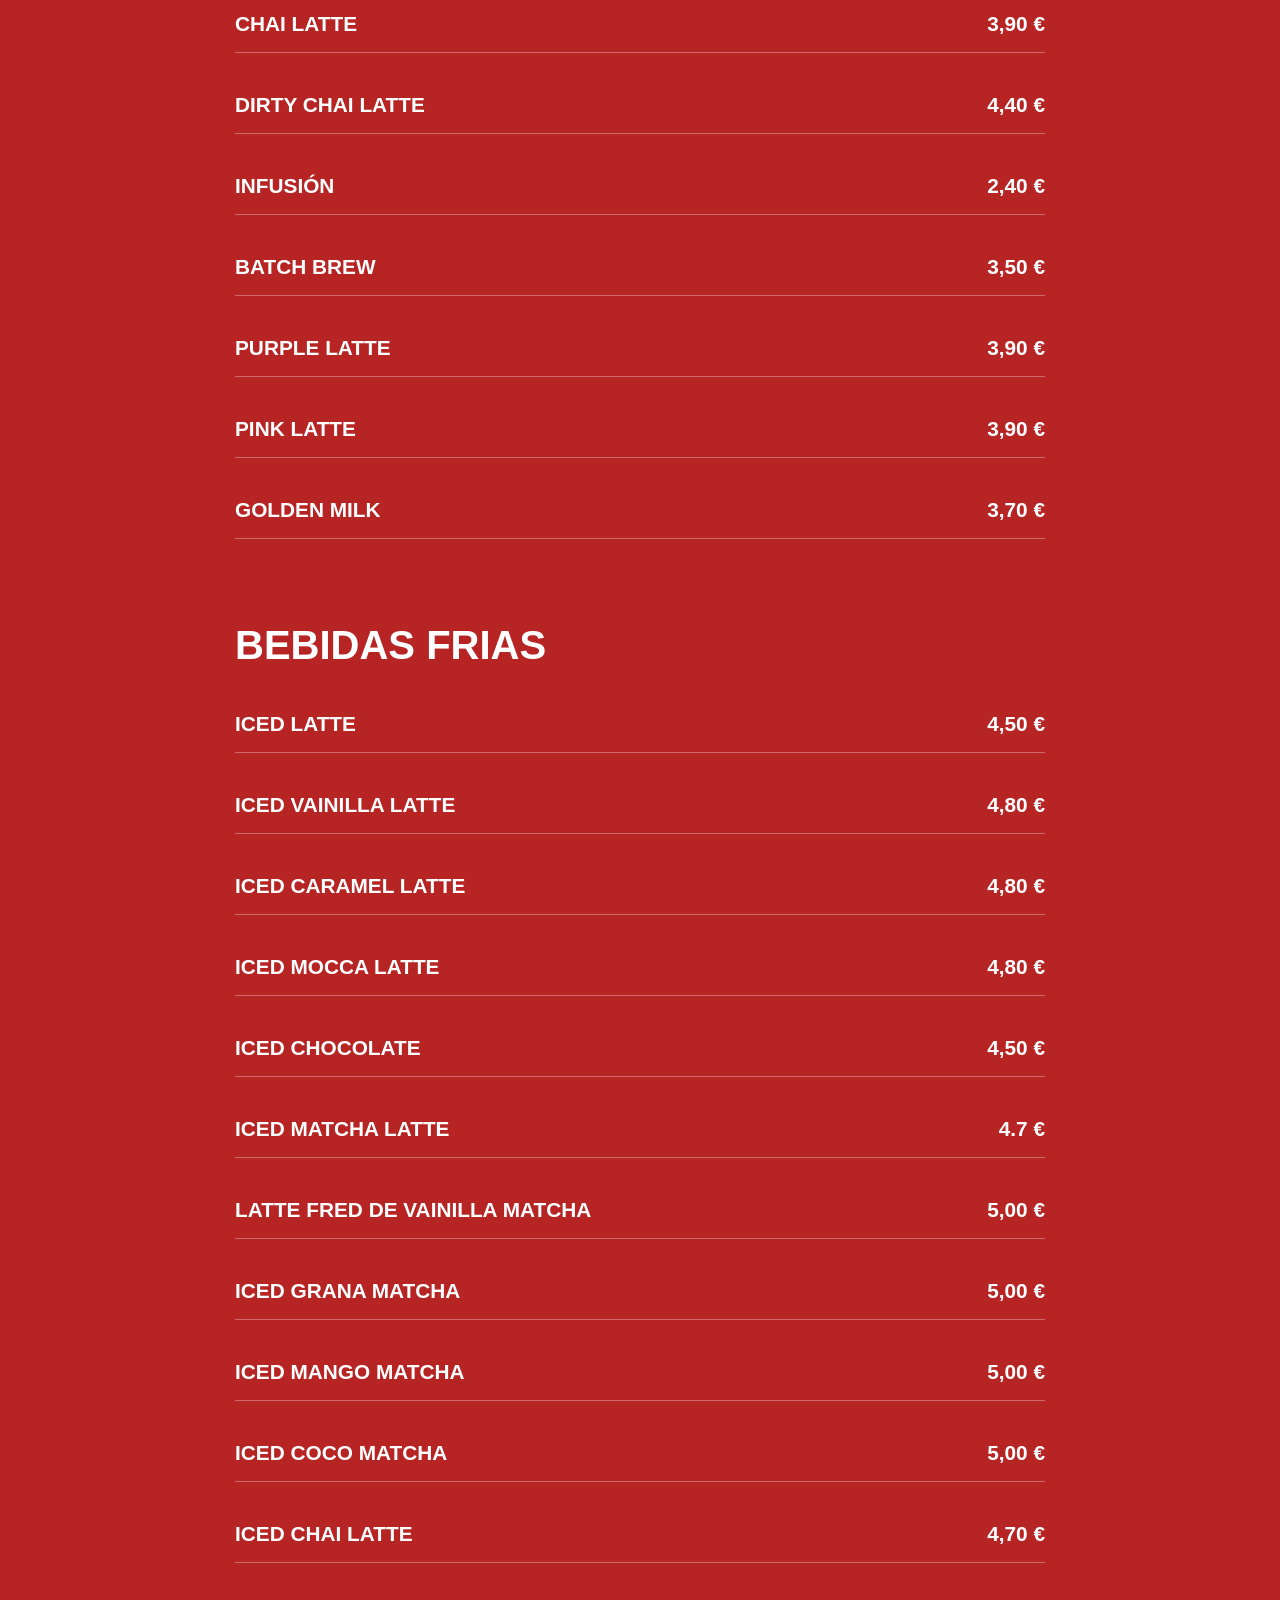
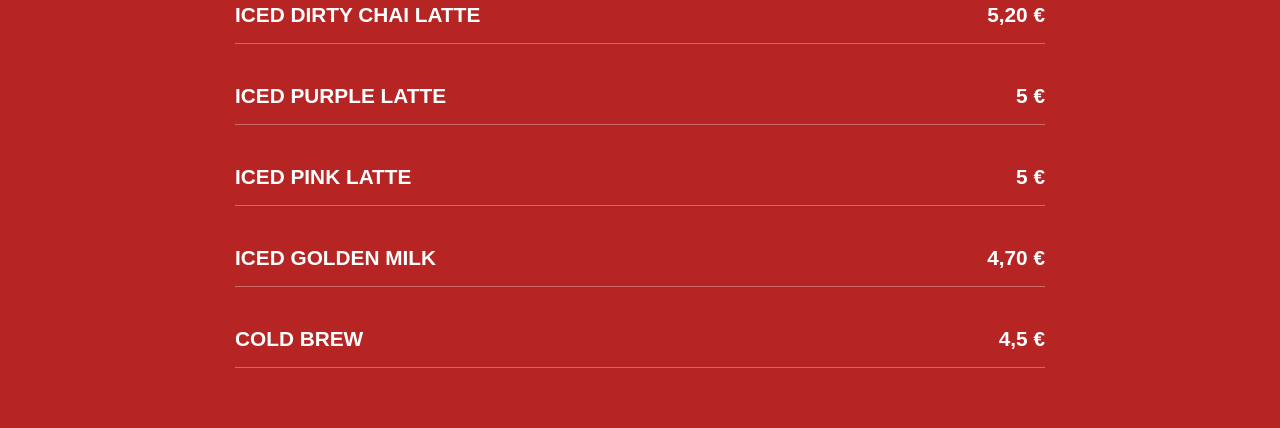
==== commit af74ee3b: "Selector de idioma manual + deteccion multi-fuente con persistencia" ====
--- a/menu.html
+++ b/menu.html
@@ -10,6 +10,8 @@
 </head>
 
 <body>
+    <div class="lang-switcher lang-switcher-fixed" id="lang-switcher"></div>
+
     <section class="contenedor">
         <div class="principal menu_header">
             <img id="popis-gato" src="./src/img/popis-gato.svg"
--- a/src/main.css
+++ b/src/main.css
@@ -214,6 +214,52 @@
     font-size: .8rem;
 }
 
+.lang-switcher {
+    display: flex;
+    gap: 8px;
+    justify-content: center;
+    margin: 20px 0 0;
+}
+
+.lang-switcher .lang-btn {
+    background: transparent;
+    color: var(--color-blanco);
+    border: 1.5px solid var(--color-blanco);
+    border-radius: 100px;
+    padding: 6px 14px;
+    font-family: 'quicksand medium', sans-serif;
+    font-size: .85rem;
+    letter-spacing: .5px;
+    cursor: pointer;
+    transition: all .2s ease;
+    min-width: 48px;
+}
+
+.lang-switcher .lang-btn:hover {
+    background: rgba(255, 255, 255, .15);
+}
+
+.lang-switcher .lang-btn.active {
+    background: var(--color-blanco);
+    color: var(--color-primario);
+    font-weight: bold;
+}
+
+.lang-switcher-fixed {
+    position: fixed;
+    top: 16px;
+    right: 16px;
+    z-index: 100;
+    margin: 0;
+    gap: 6px;
+}
+
+.lang-switcher-fixed .lang-btn {
+    padding: 5px 10px;
+    font-size: .75rem;
+    min-width: 40px;
+}
+
 #direccion hr {
     margin: 30px 0;
     border: 1px solid var(--color-blanco);
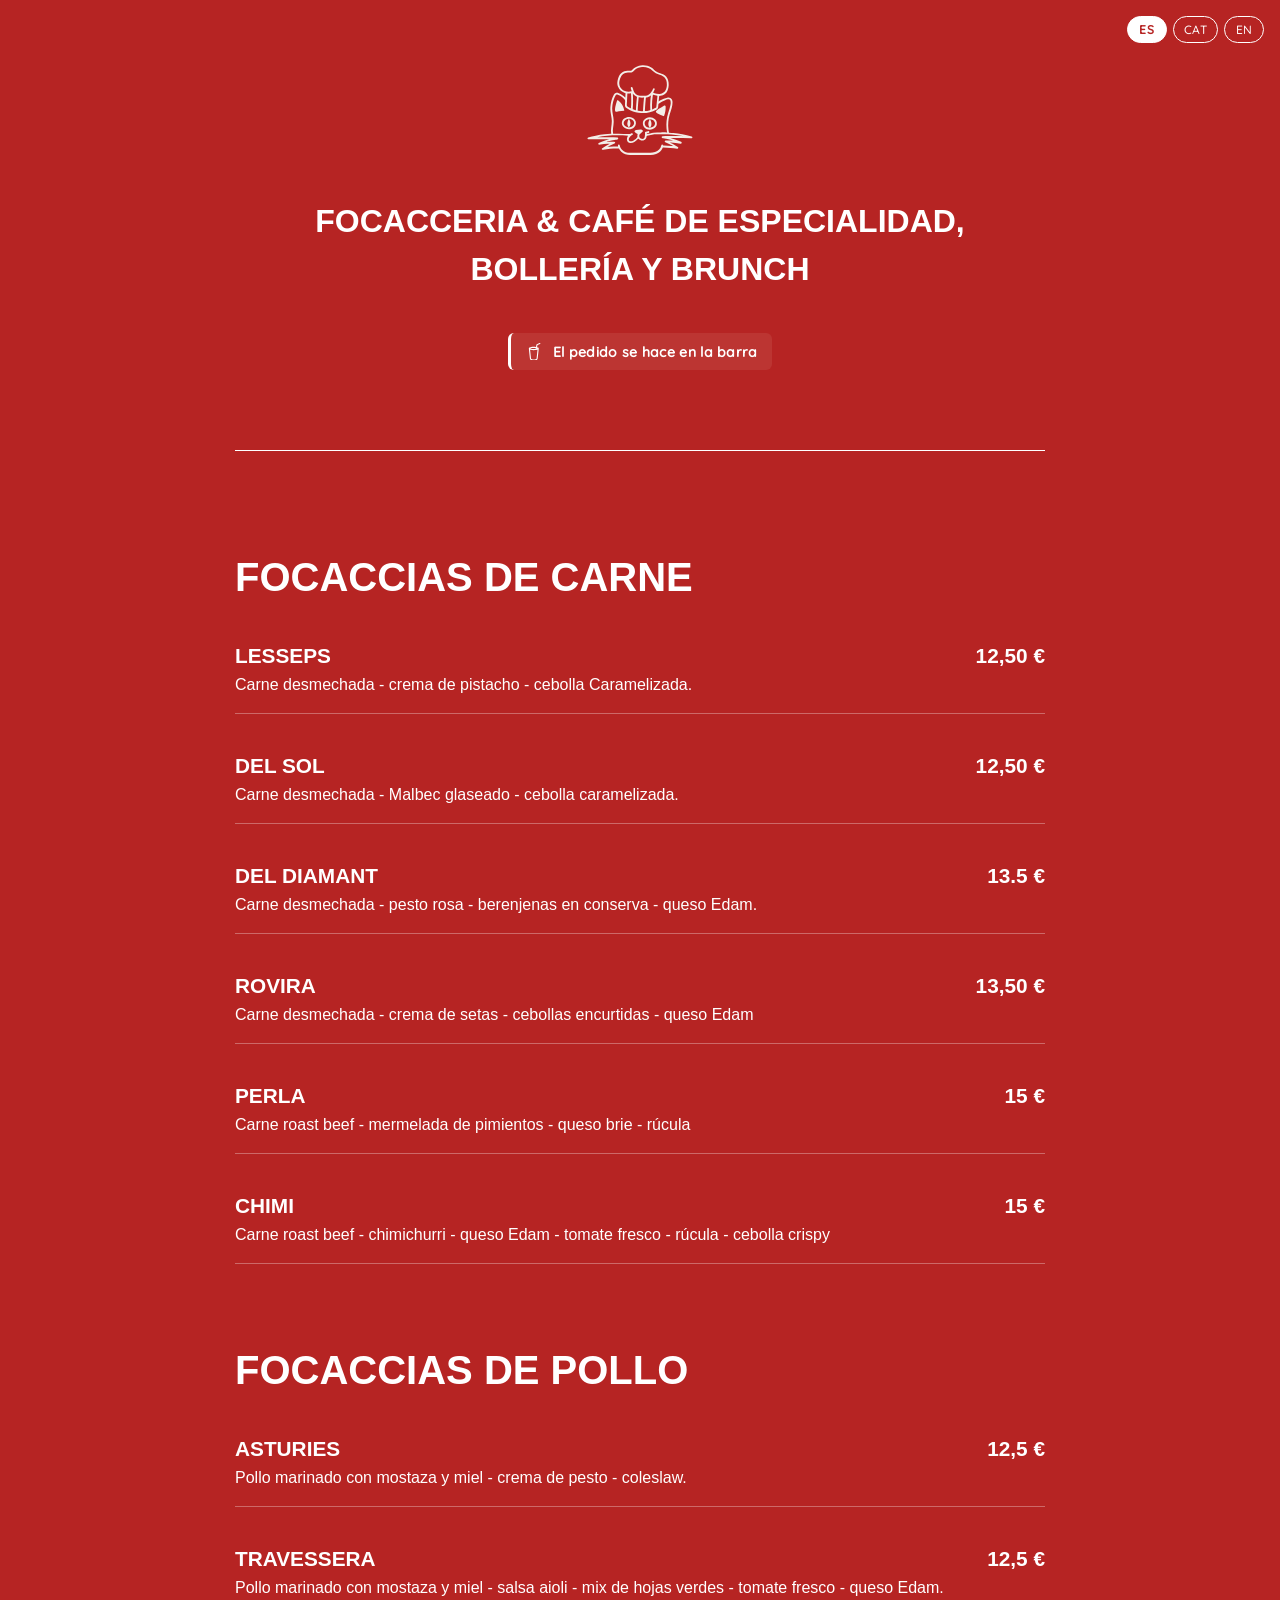
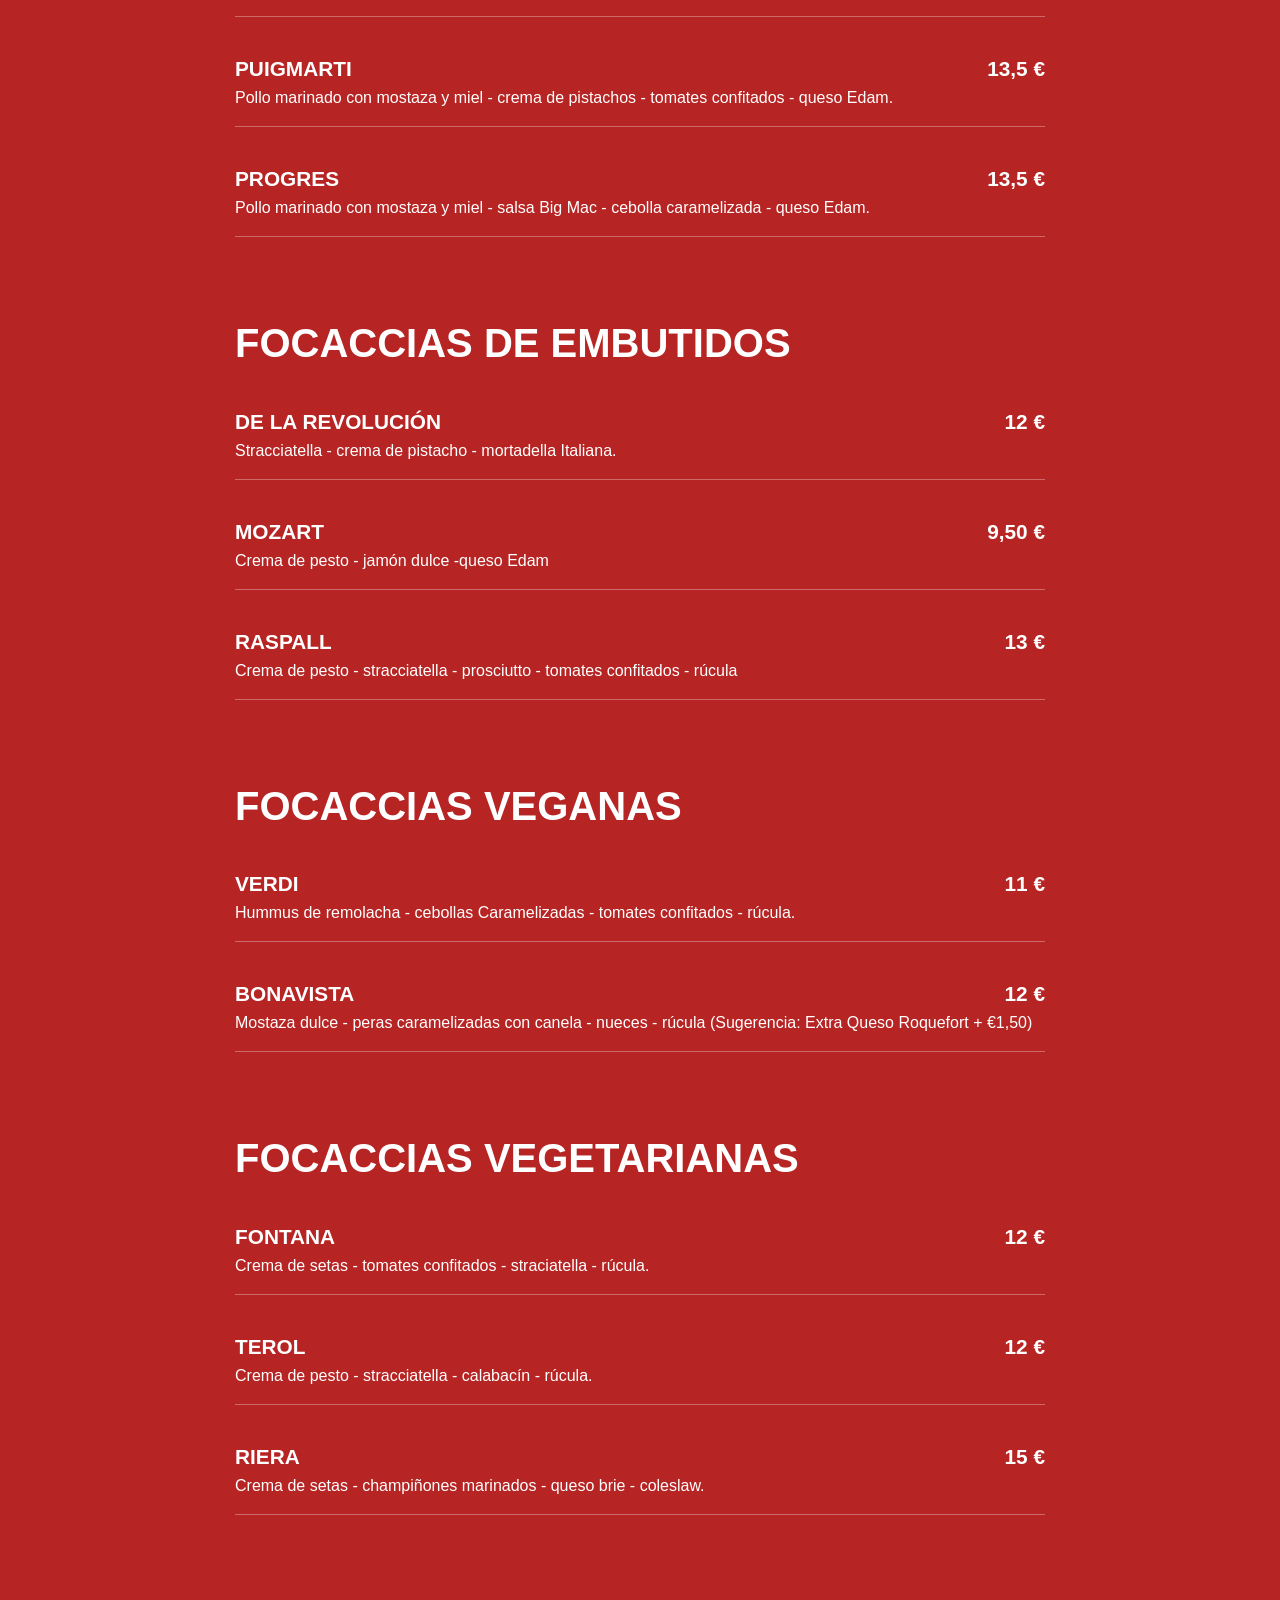
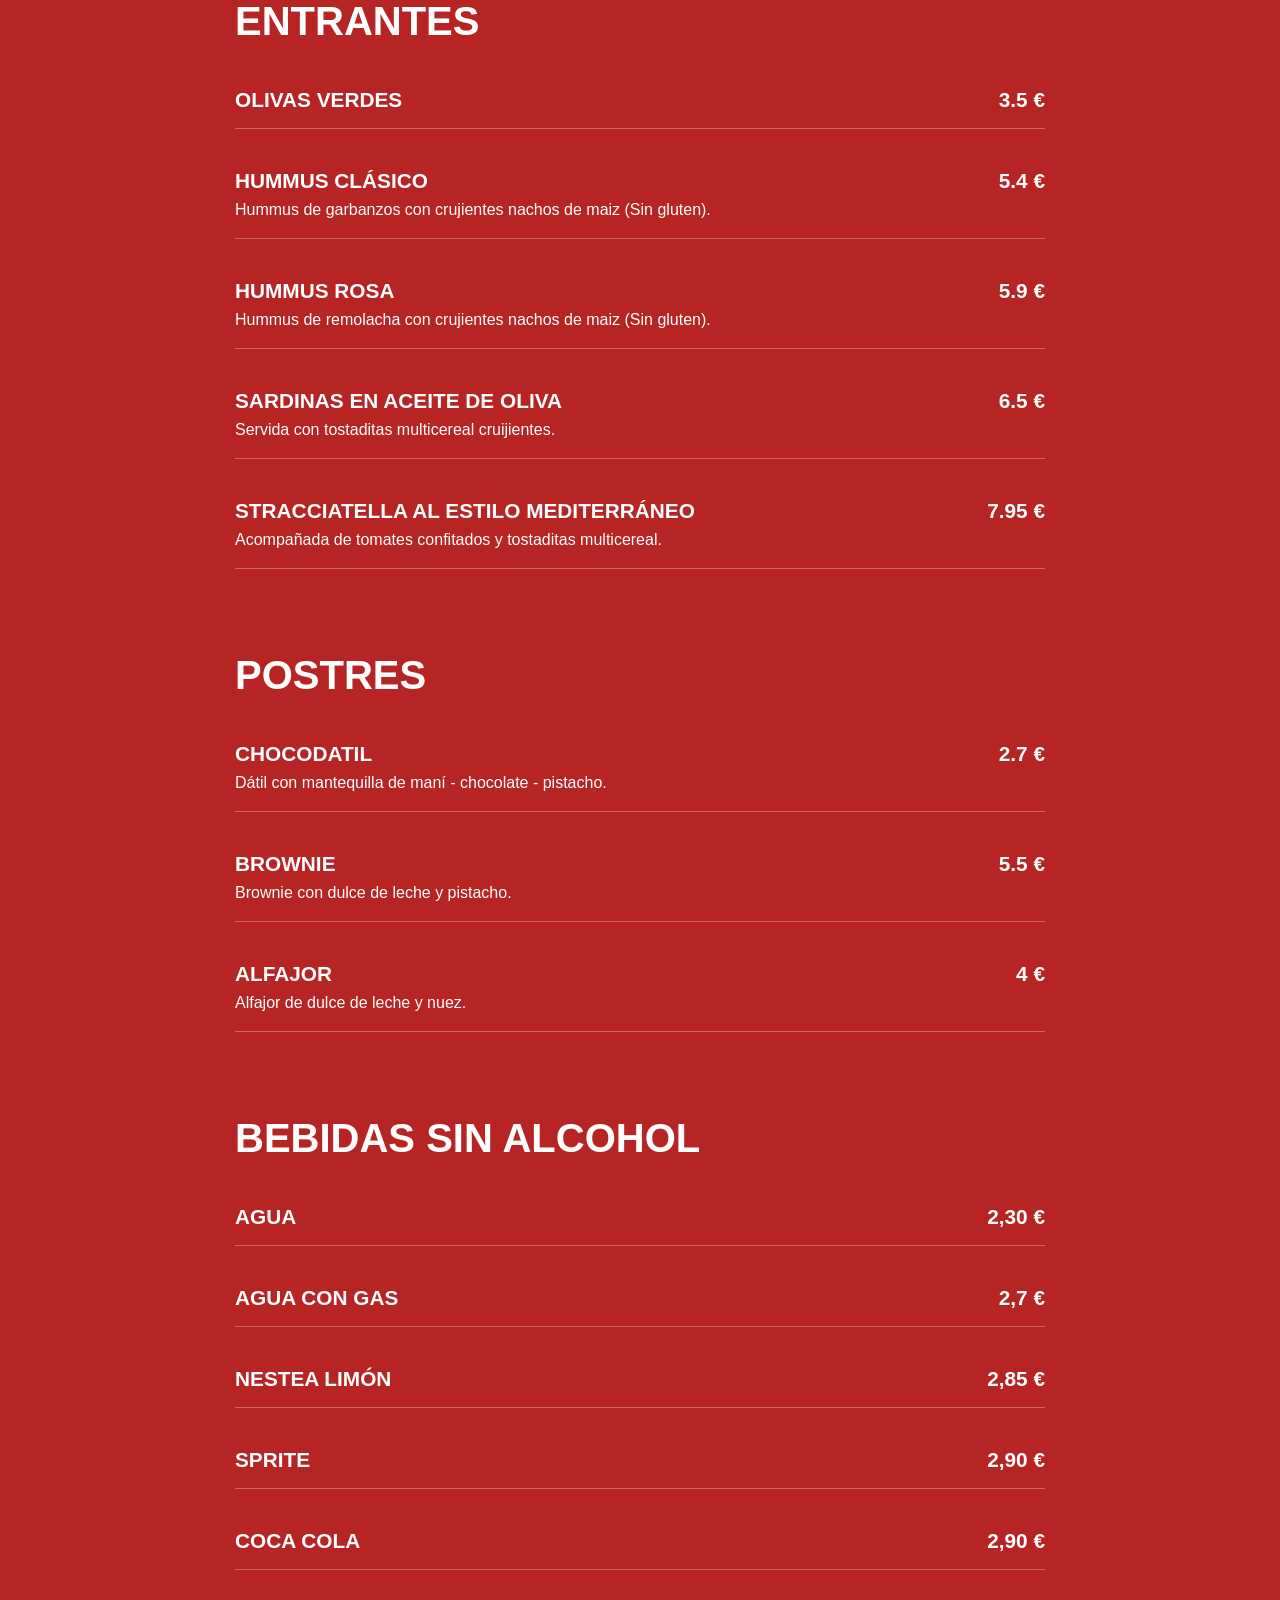
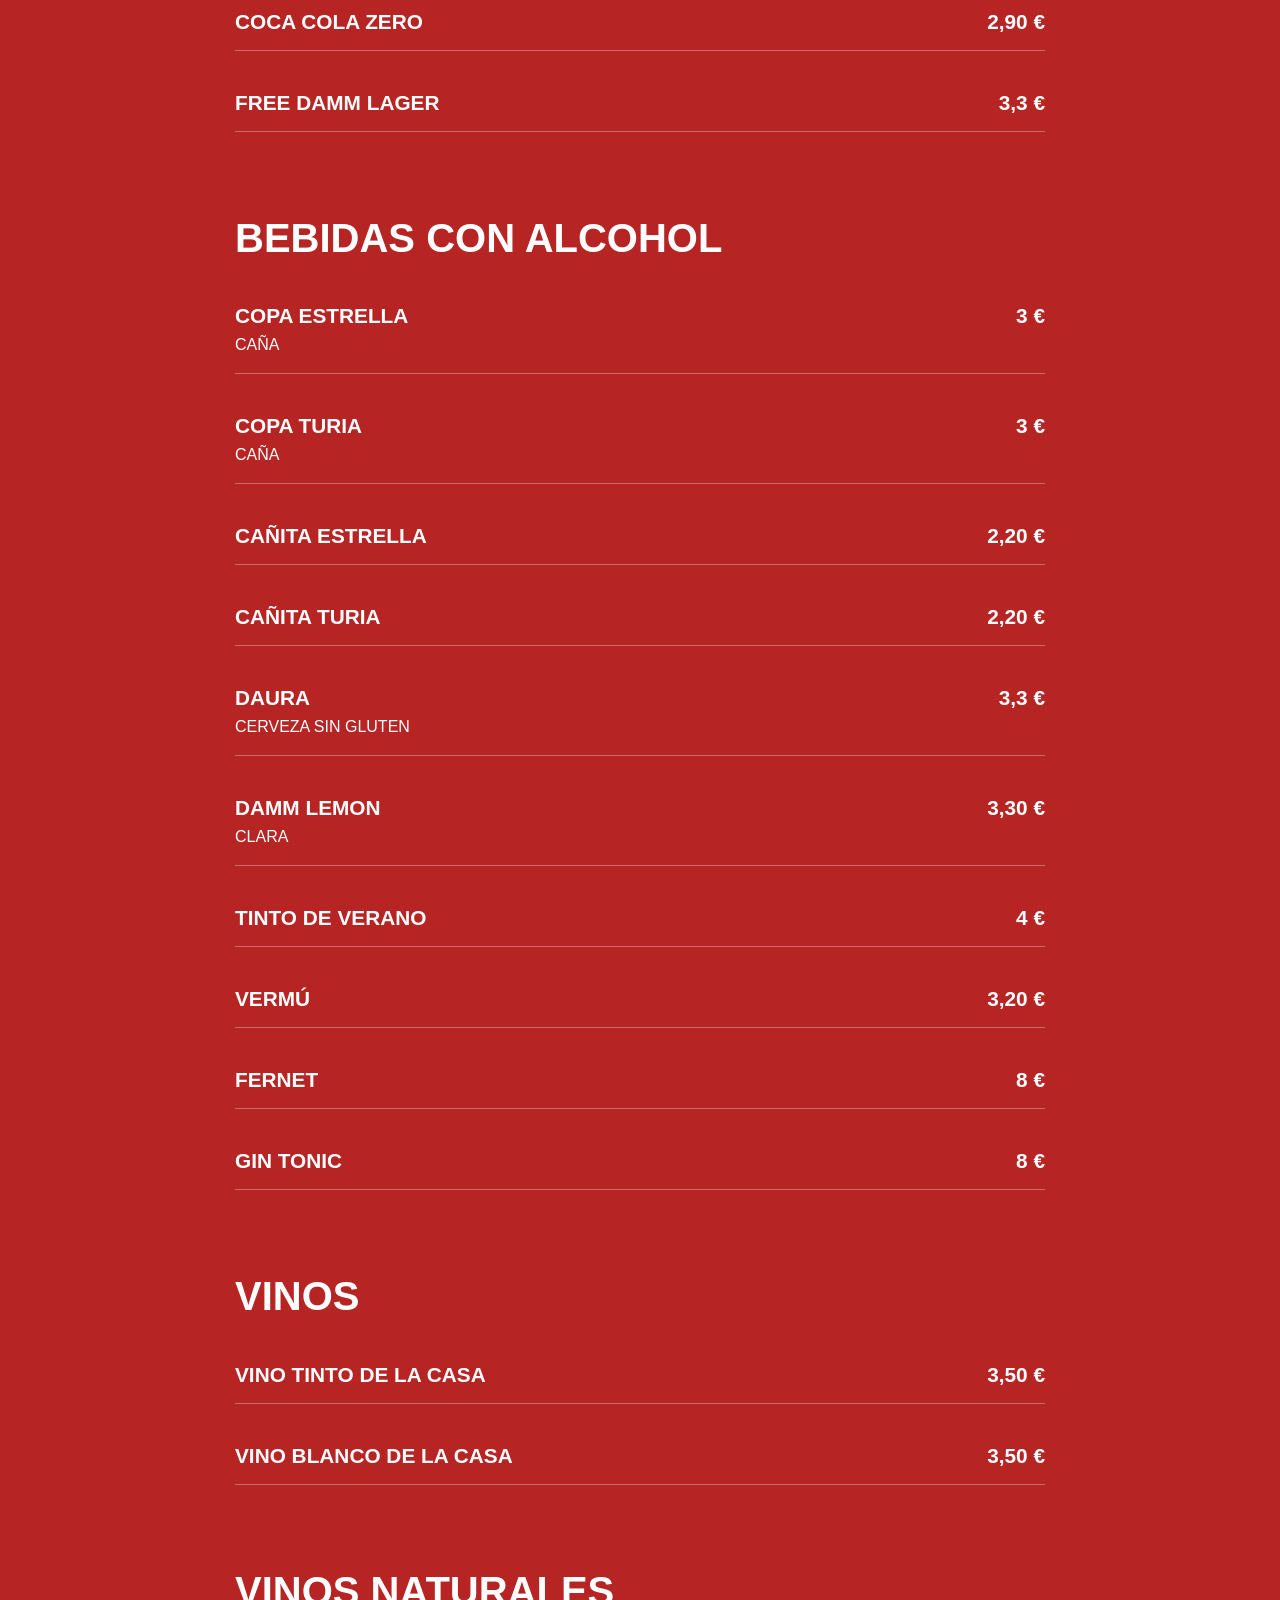
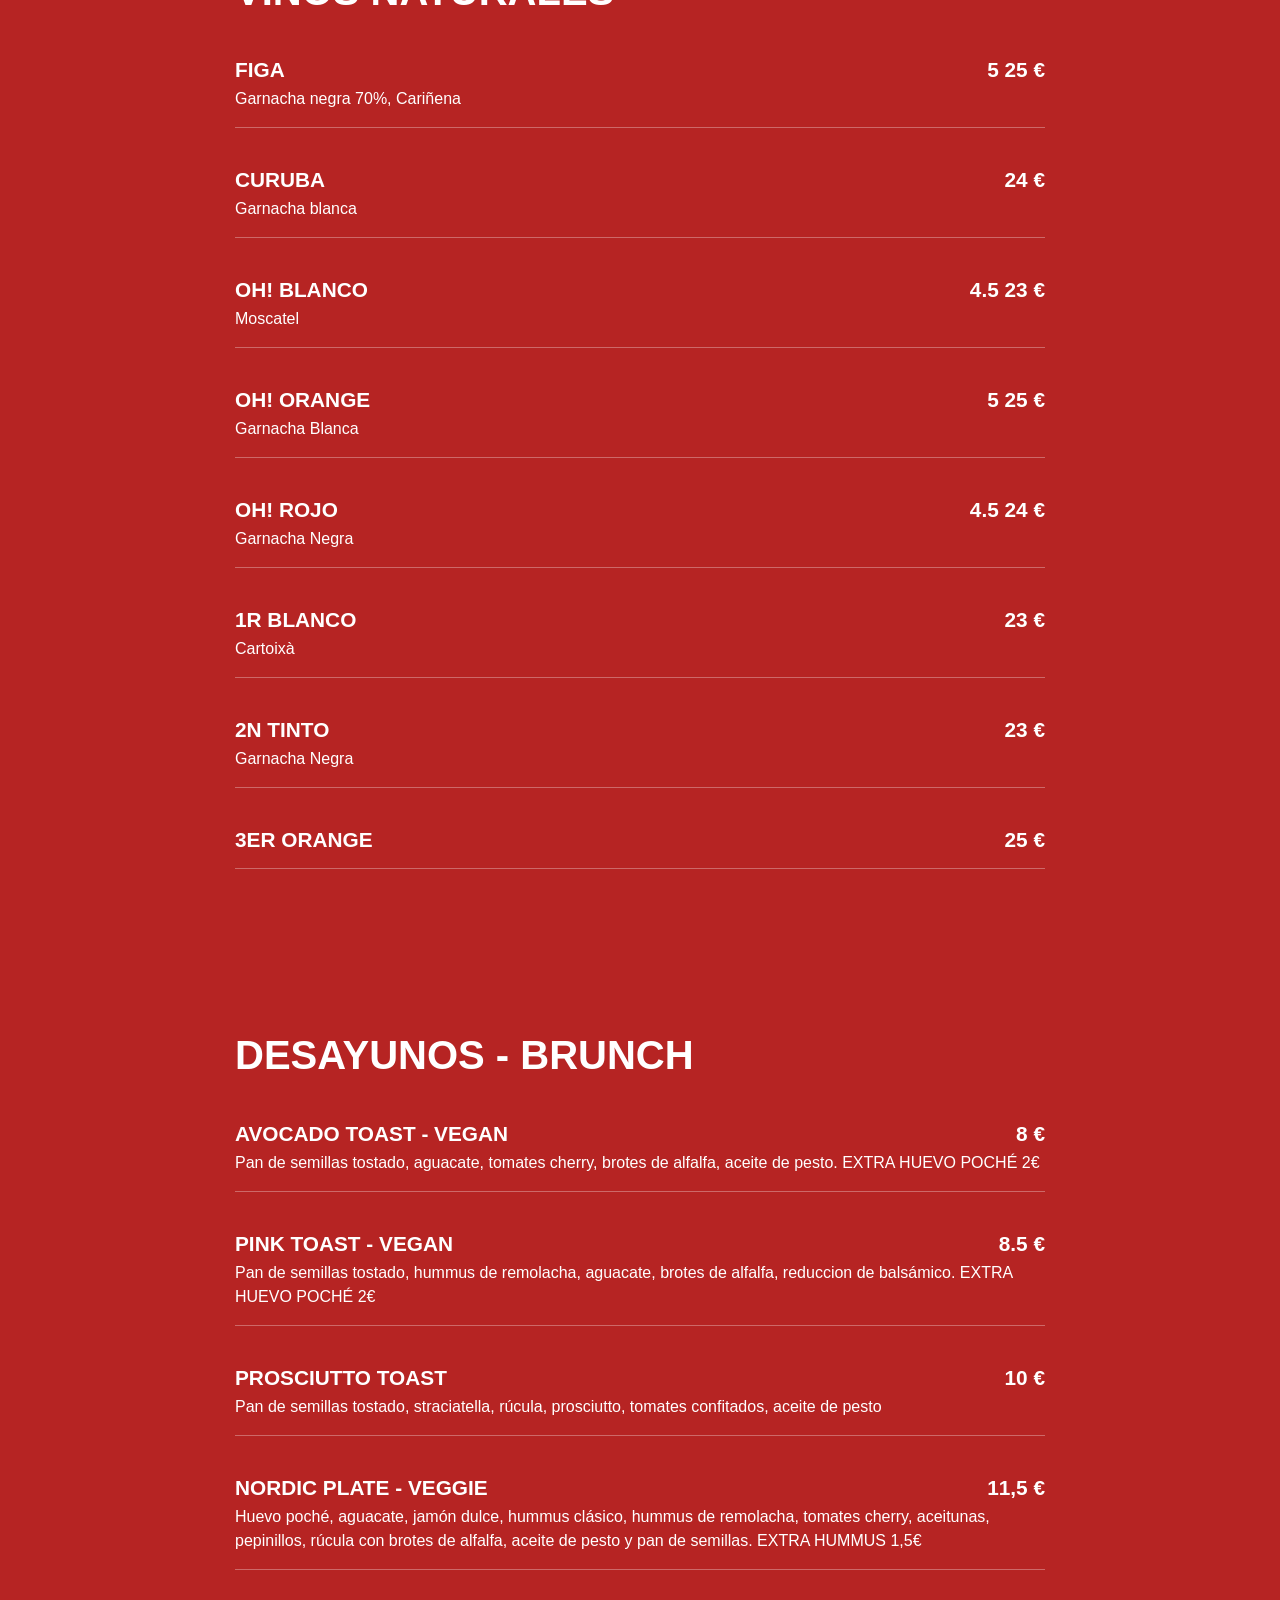
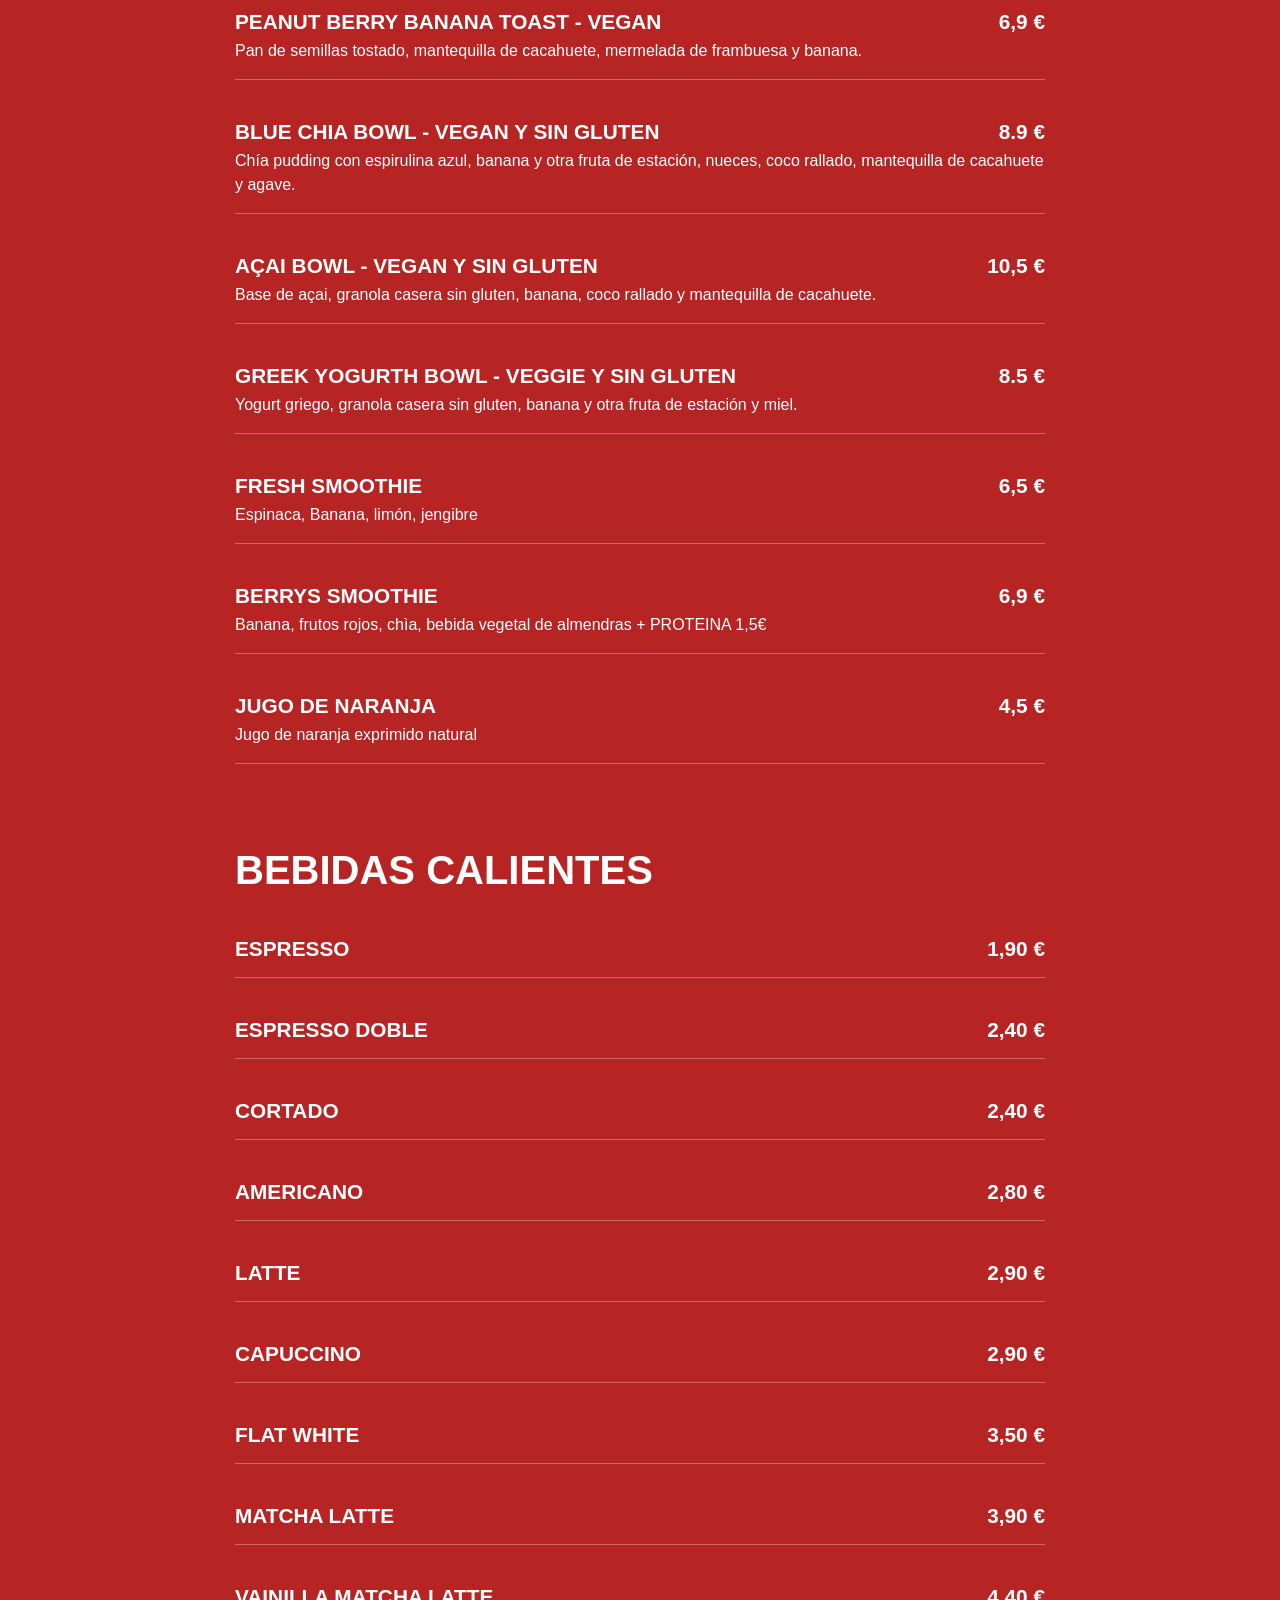
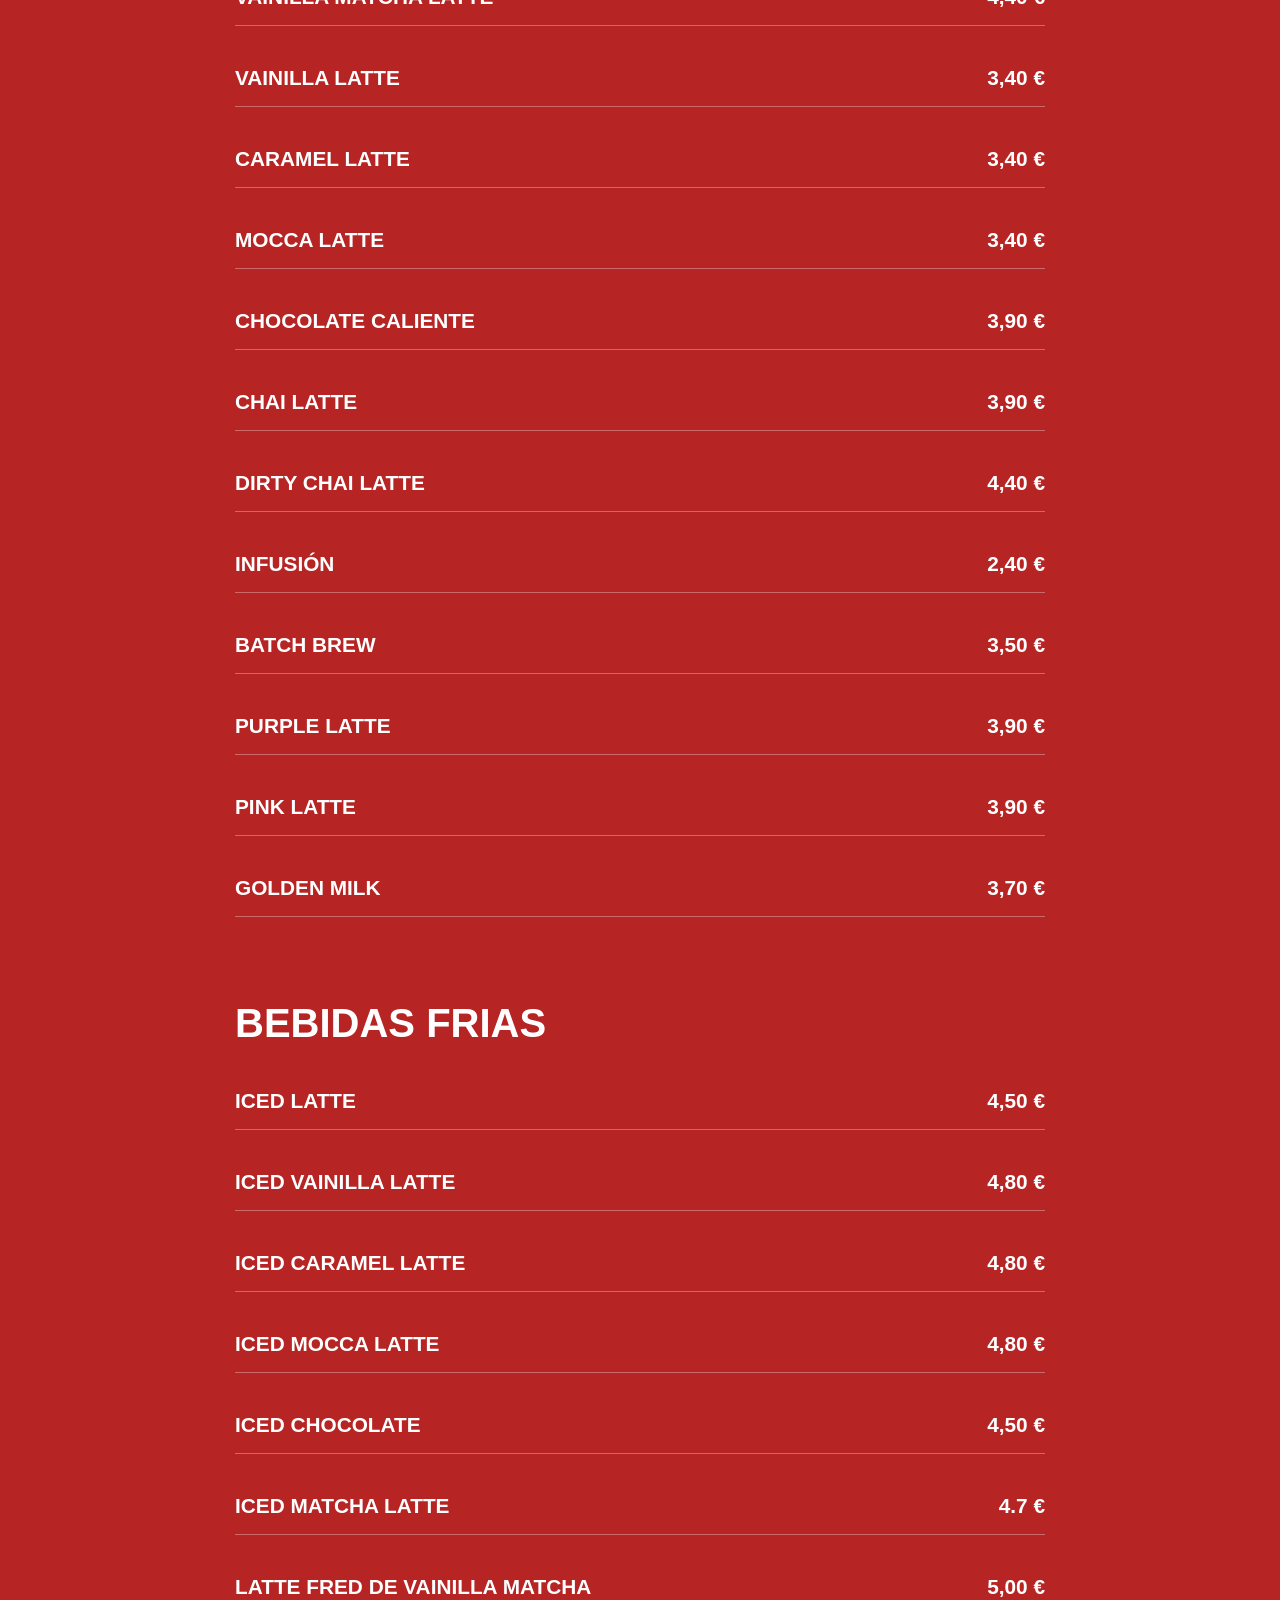
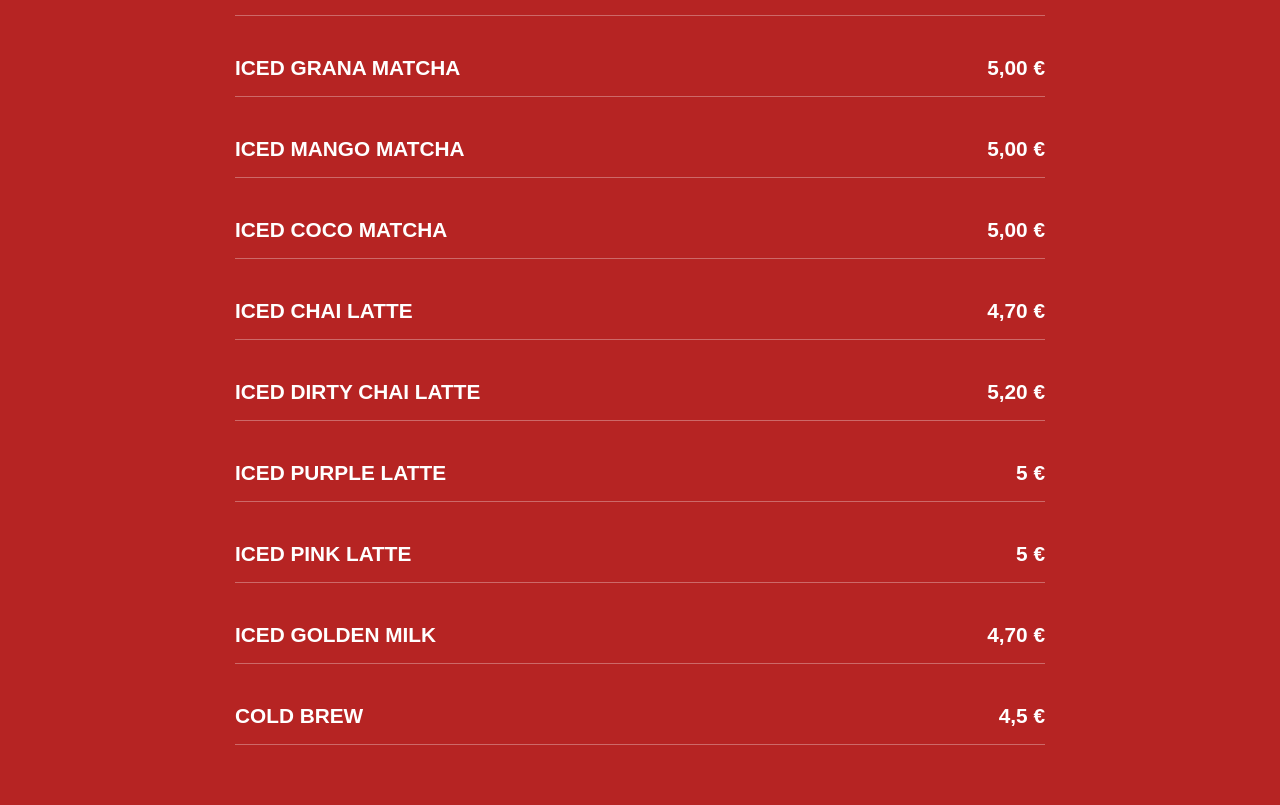
==== commit d4398f47: "Fix typo Coffe→Coffee + titulo nuevo: POPIS - Focacceria, Specialty Coffee, Bakery & Brunch Co-Autho" ====
--- a/menu.html
+++ b/menu.html
@@ -6,7 +6,7 @@
     <meta name="viewport" content="width=device-width, initial-scale=1.0">
     <link rel="icon" href="./src/img/popis-icon.png" type="image/x-icon">
     <link rel="stylesheet" href="./src/main.css">
-    <title>POPIS - Focacceria de carne y Specialty Coffe & Bakery</title>
+    <title>POPIS - Focacceria, Specialty Coffee, Bakery & Brunch</title>
 </head>
 
 <body>
@@ -15,7 +15,7 @@
     <section class="contenedor">
         <div class="principal menu_header">
             <img id="popis-gato" src="./src/img/popis-gato.svg"
-                alt="Popis - Focacceria de carne y Specialty Coffe & Bakery">
+                alt="Popis - Focacceria, Specialty Coffee, Bakery & Brunch">
             <h2 id="menu_titulo"></h2>
 
             <div class="menu_descripcion">
--- a/src/main.css
+++ b/src/main.css
@@ -120,26 +120,37 @@
     margin-bottom: 40px;
 }
 
+/* Info box "El pedido se hace en la barra" — estilo igual que v2 (compacto, cream con borde izq) */
 .menu_descripcion {
-    display: flex;
-    align-items: center;
-    background-color: var(--color-blanco);
-    padding: 10px 30px;
-    margin-bottom: 30px;
-    border-radius: 100px;
+    display: inline-flex;
+    align-items: center;
+    gap: 10px;
+    margin: 0 auto 60px;
+    padding: 10px 14px;
+    background: rgba(255, 245, 225, 0.08);
+    border-left: 3px solid var(--color-blanco);
+    border-radius: 6px;
+    max-width: fit-content;
+}
+
+.menu_descripcion p {
+    margin: 0;
+    color: var(--color-blanco);
+    font-size: 0.85rem;
+    font-weight: 400;
+    letter-spacing: 0.3px;
+    font-family: 'quicksand medium', sans-serif;
 }
 
 .menu_descripcion .descripcion_icono {
-    margin-right: 30px;
+    display: flex;
+    align-items: center;
 }
 
 .menu_descripcion .descripcion_icono svg {
-    color: var(--color-primario);
-}
-
-.menu_descripcion .descripcion_texto p {
-    font-family: 'tt chocolate', sans-serif !important;
-    color: #474747;
+    color: var(--color-blanco);
+    width: 1.1em;
+    height: 1.1em;
 }
 
 .menu {
